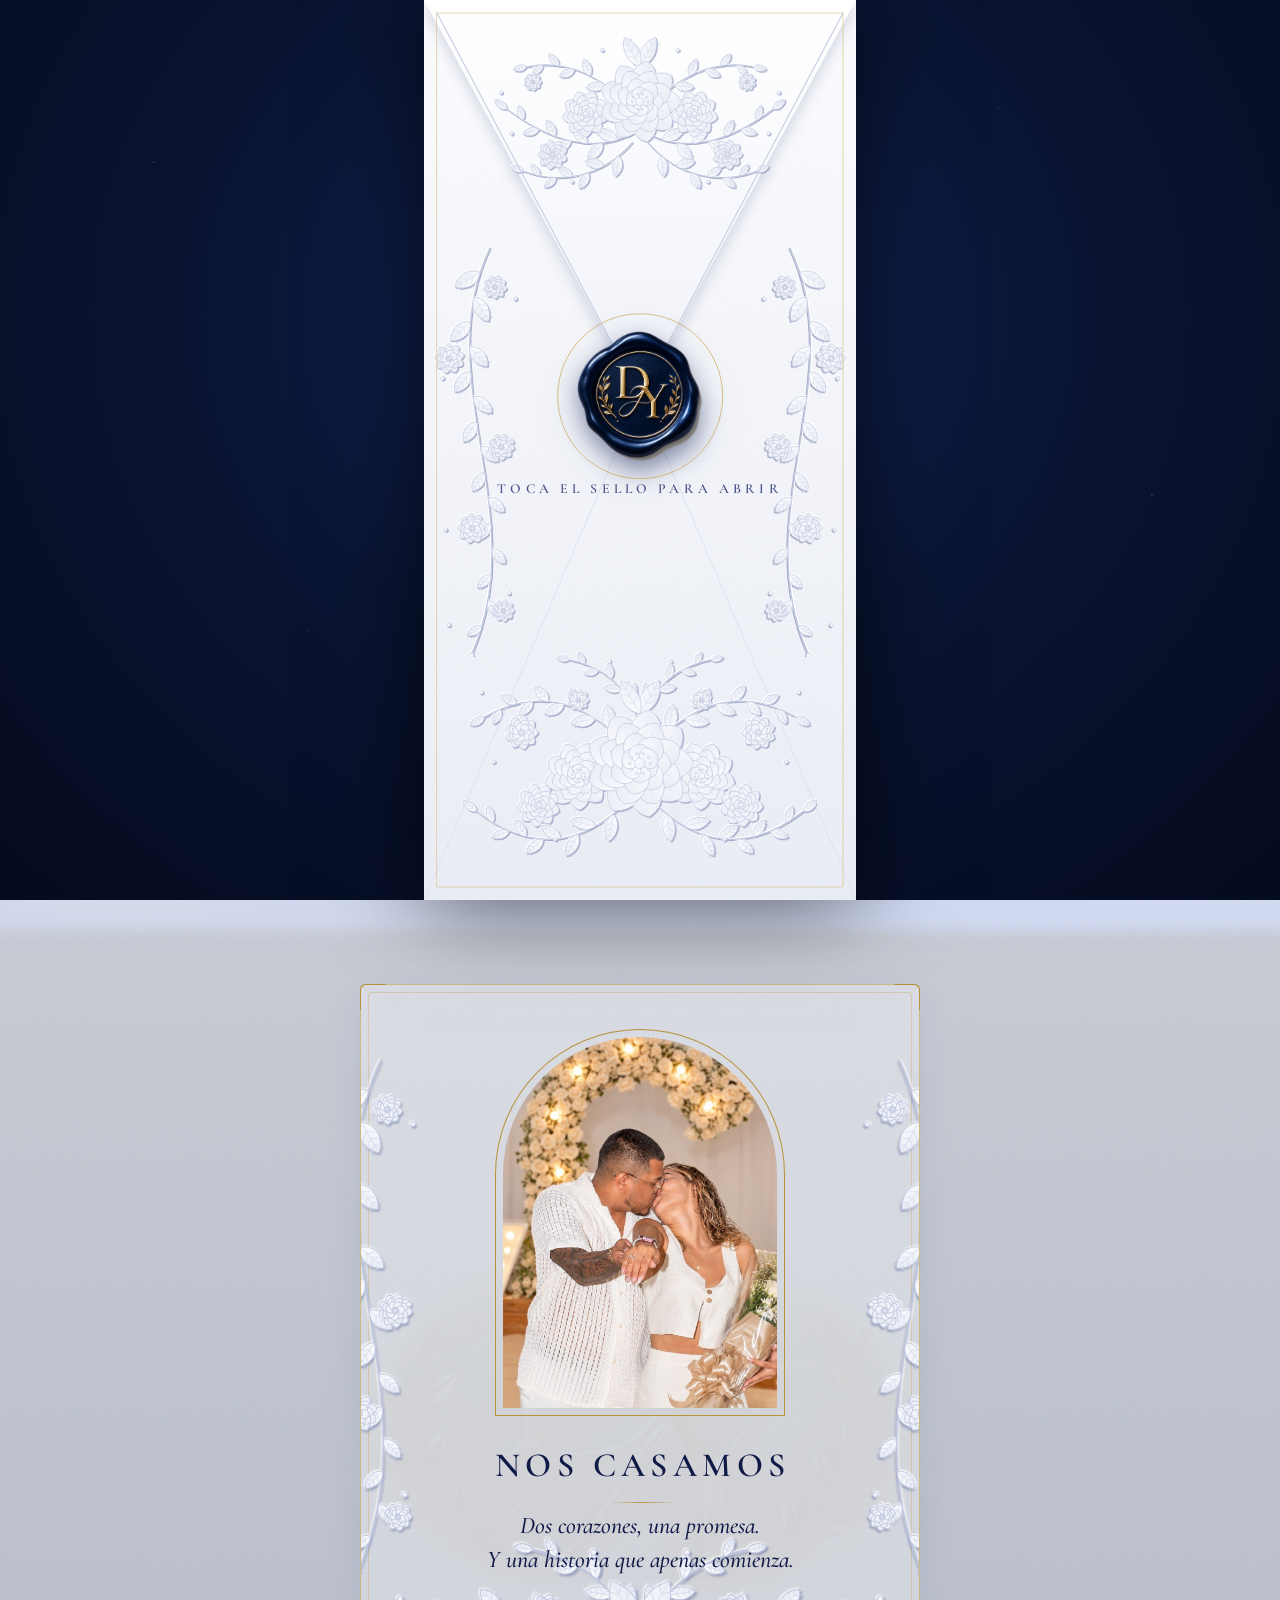
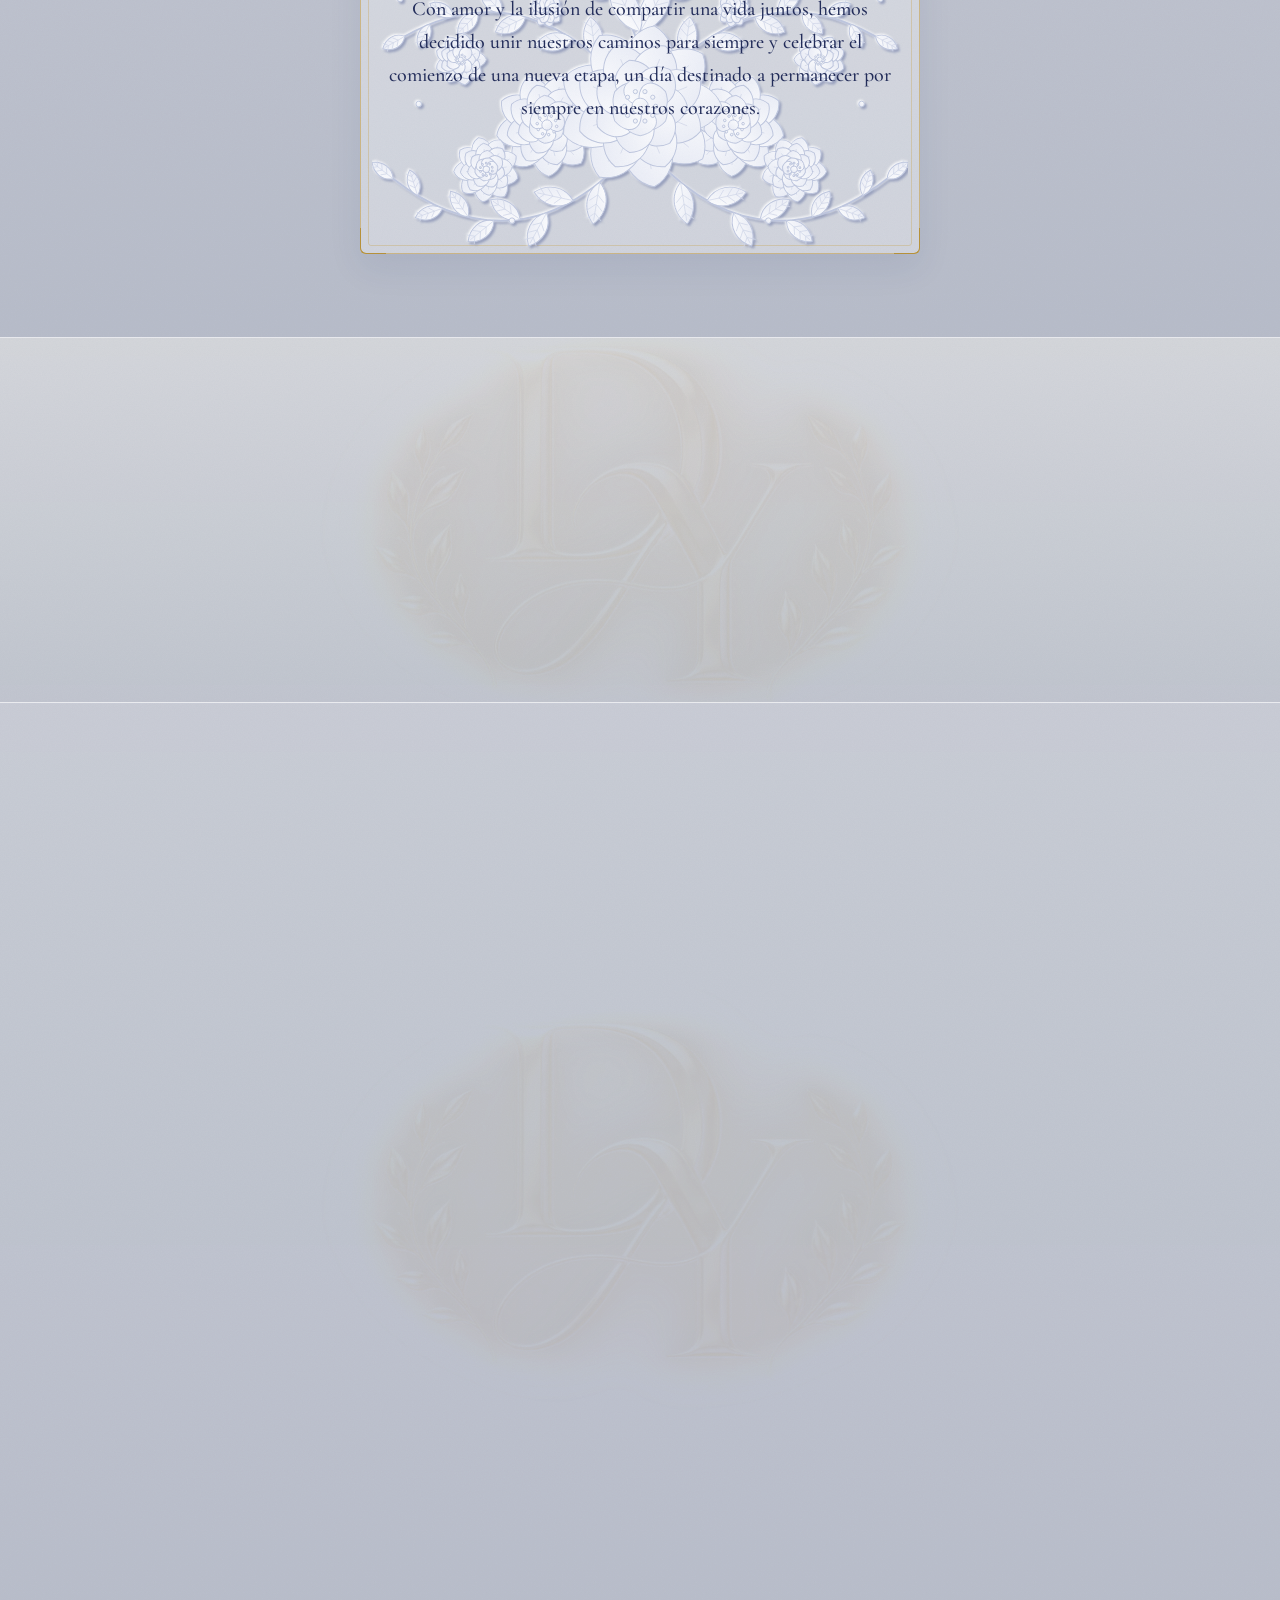
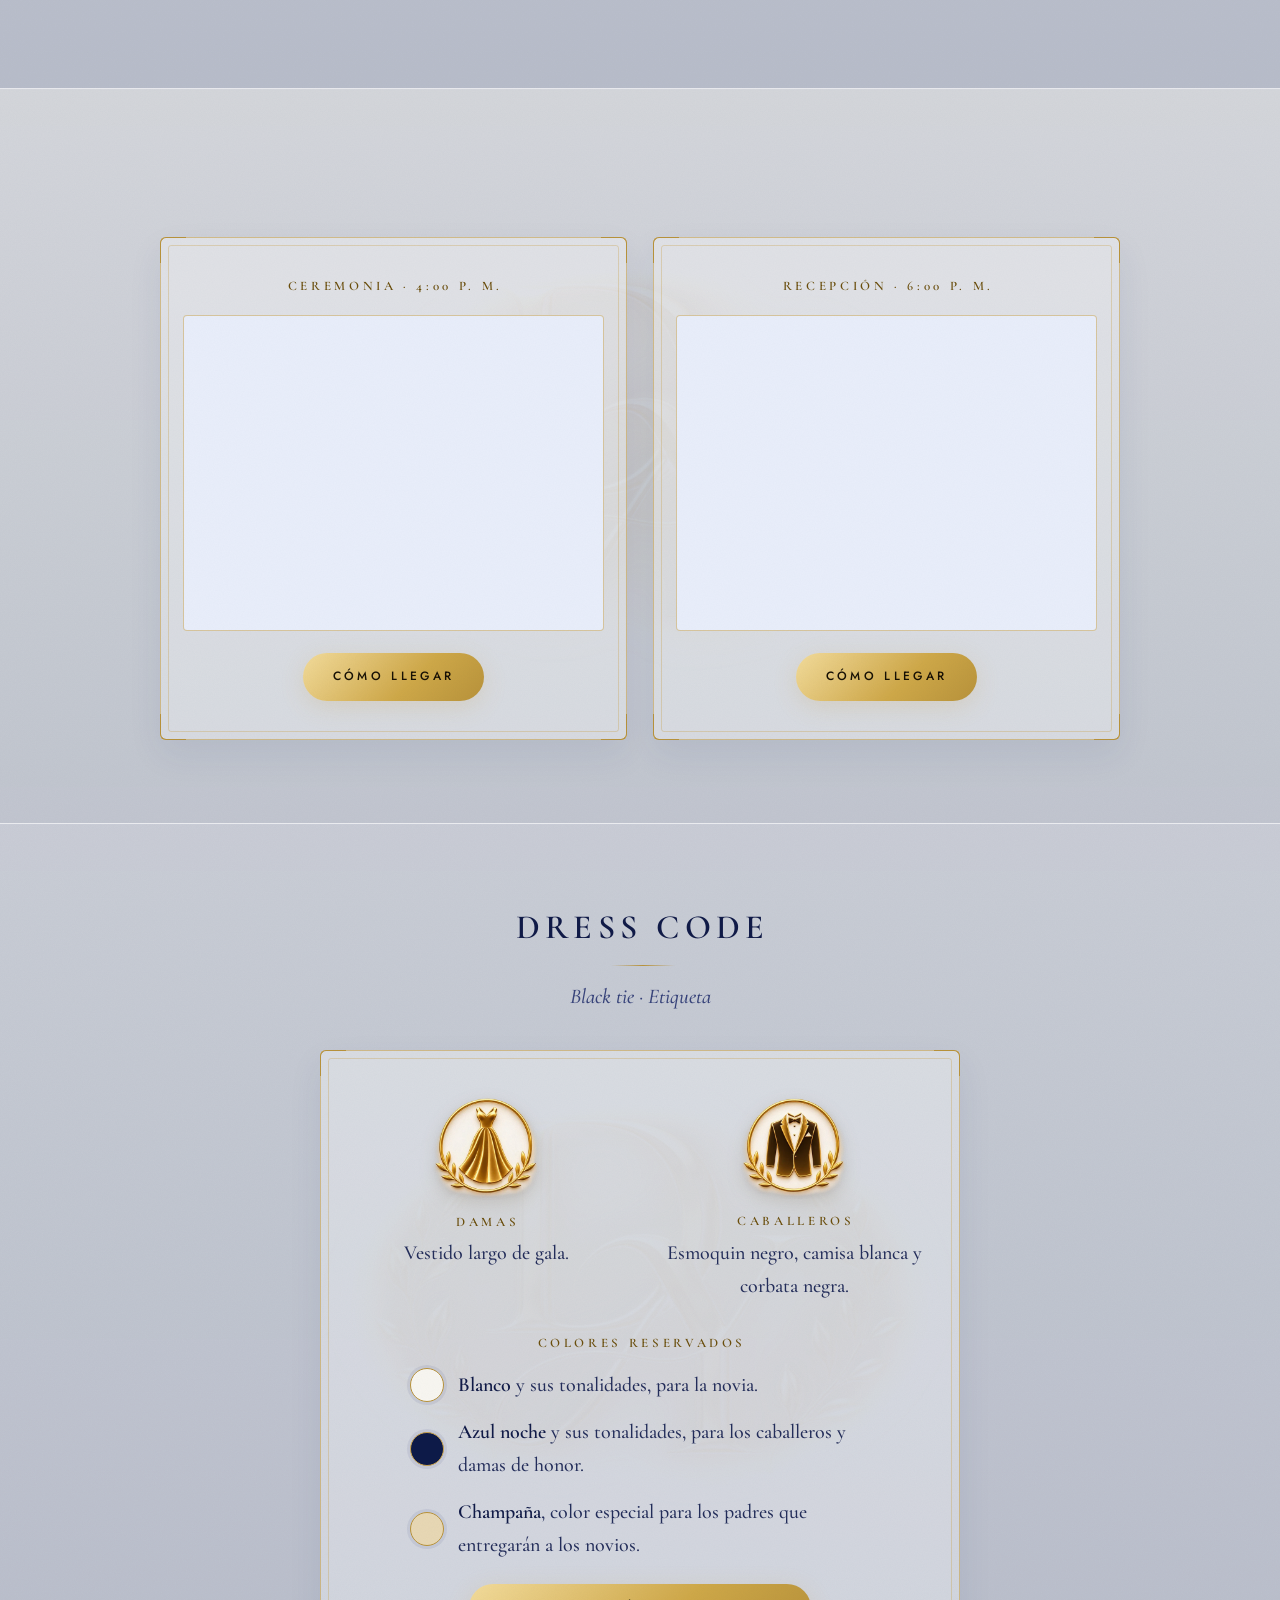
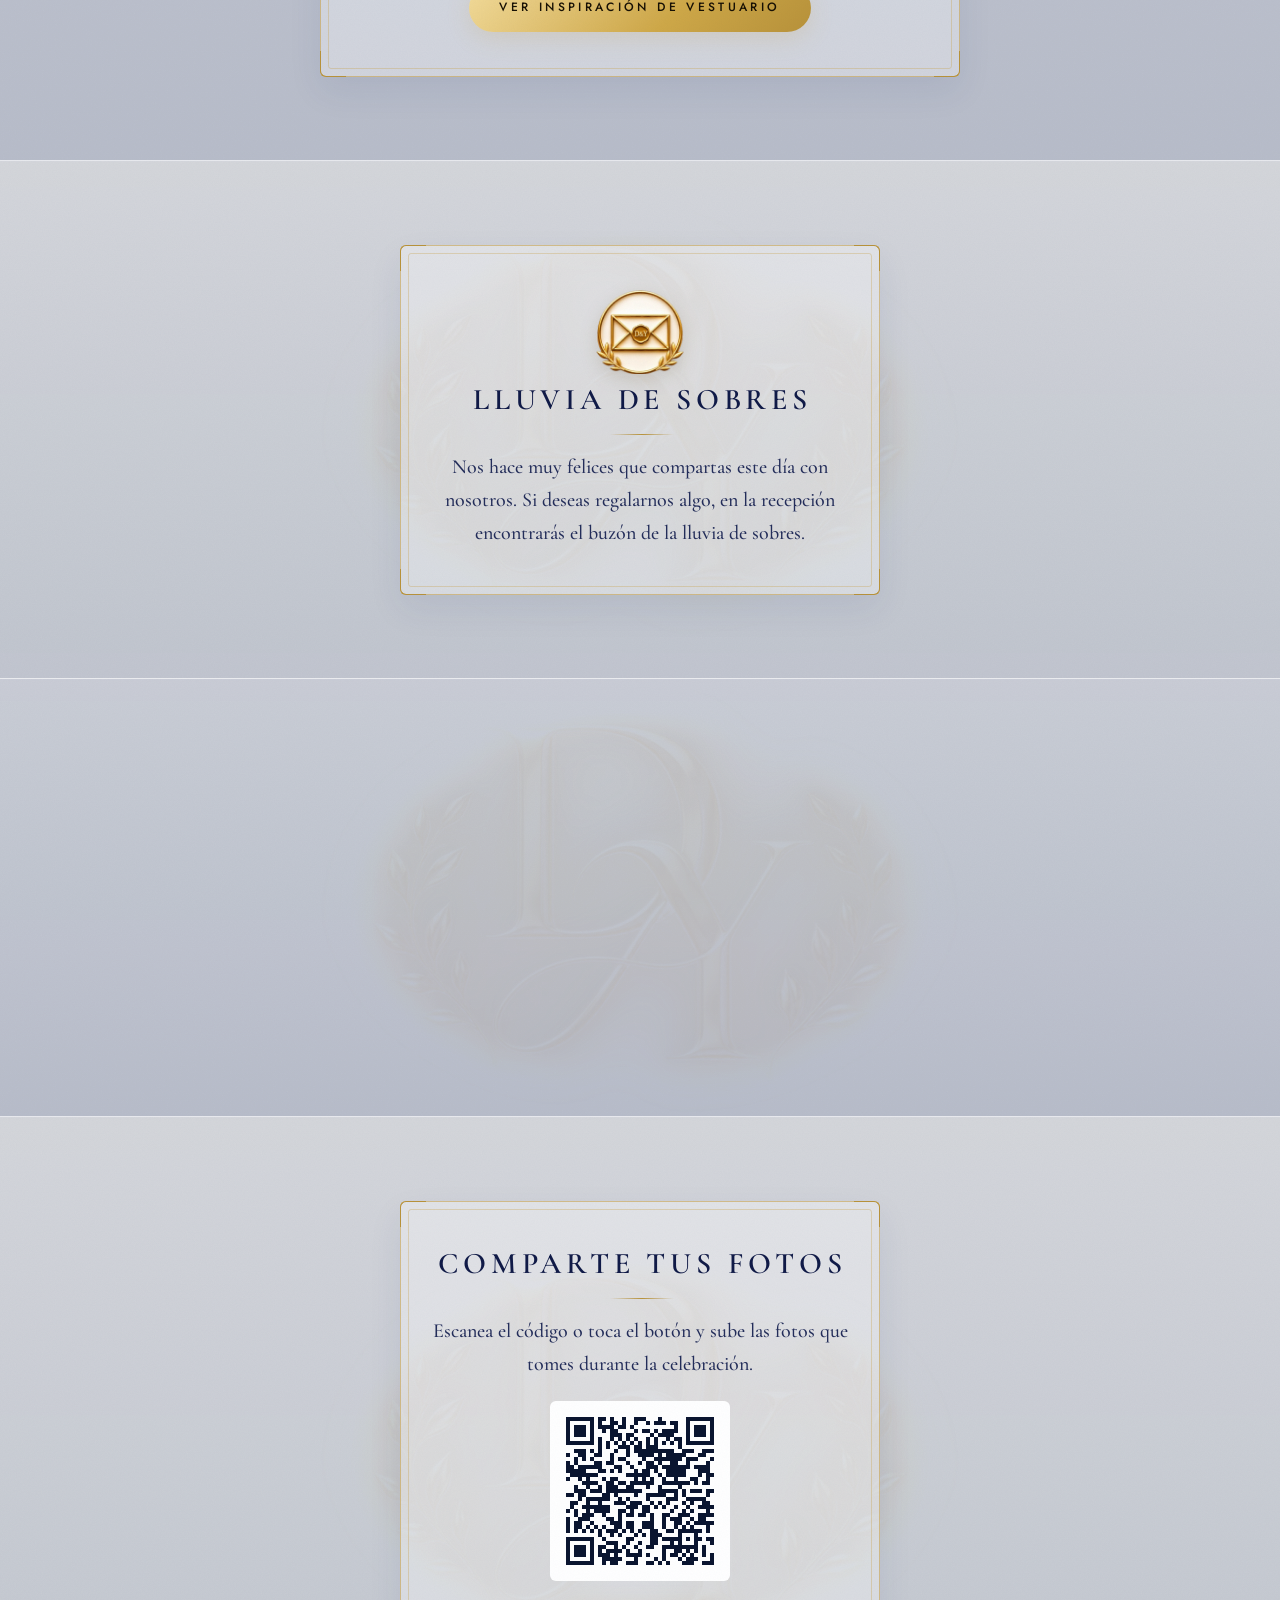
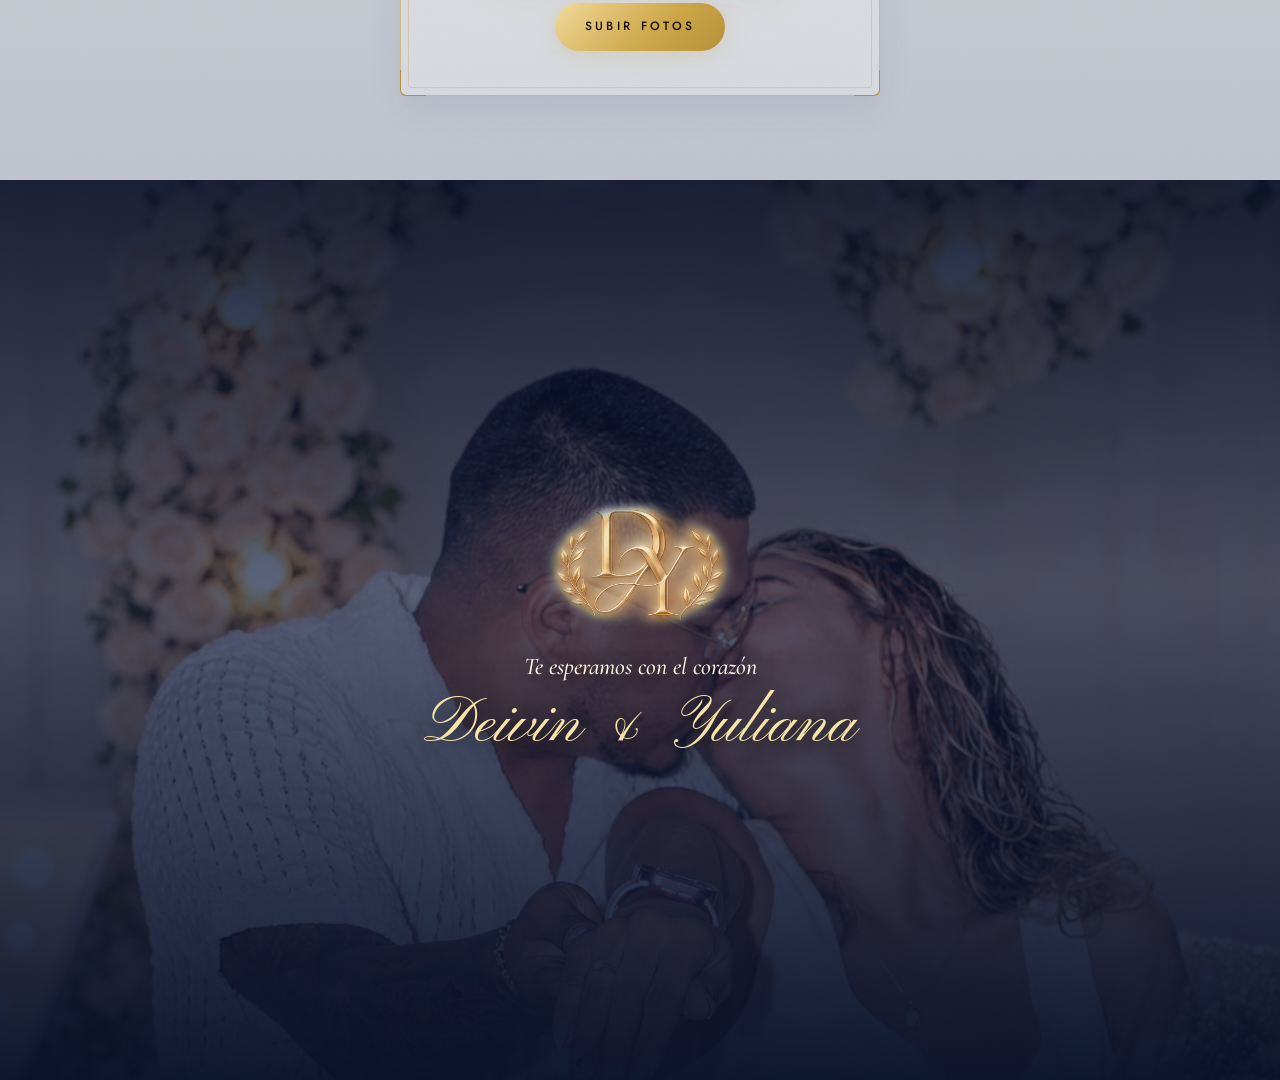
==== index.html @ 8d7ec28d "Scratch-off countdown, embossed relief for Nos casamos, new gold icons, uniform ampersand, new sunse" ====
<!doctype html>
<html lang="es">
<head>
<meta charset="utf-8">
<meta name="viewport" content="width=device-width, initial-scale=1, viewport-fit=cover">
<title>Deivin & Yuliana · Nos casamos</title>
<meta name="description" content="Deivin & Yuliana te invitan a su boda · 20 de marzo de 2027 · Ibagué, Tolima.">
<meta name="theme-color" content="#050b1e">
<meta name="robots" content="noindex,nofollow">
<meta property="og:type" content="website">
<meta property="og:title" content="Deivin & Yuliana · Nos casamos">
<meta property="og:description" content="Con amor y mucha ilusión, te invitamos a celebrar con nosotros · 20.03.2027">
<meta property="og:image" content="https://karenquinteroboni.github.io/Deivin-Yuliana/assets/img/og.jpg">
<link rel="preload" as="image" href="assets/img/seal.webp?v=3">
<link rel="stylesheet" href="css/fonts.css">
<link rel="stylesheet" href="css/styles.css">
</head>
<body class="locked">

<!-- Símbolos SVG reutilizables: ramita botánica -->
<svg width="0" height="0" style="position:absolute" aria-hidden="true">
  <defs>
    <linearGradient id="goldG" x1="0" y1="0" x2="1" y2="1">
      <stop offset="0" stop-color="#f3dc9b"/><stop offset=".5" stop-color="#c9a24d"/><stop offset="1" stop-color="#9b7a2e"/>
    </linearGradient>
  </defs>
</svg>

<!-- ===================== INTRO: SOBRE + SELLO ===================== -->
<div id="intro" class="intro" role="dialog" aria-label="Invitación de boda">
  <div class="stars" aria-hidden="true"></div>

  <div class="stage">
    <div class="envelope" id="envelope">
      <div class="env-back"></div>

      <div class="letter">
        <img class="letter-mono" src="assets/img/seal.webp?v=3" alt="" width="120">
        <p class="letter-small">Con amor y mucha ilusión</p>
        <p class="letter-for" id="letterFor" hidden></p>
        <p class="letter-small">20 · 03 · 2027</p>
      </div>

      <div class="flap" id="flap">
        <div class="flap-face flap-front"><img class="orn orn-top" src="assets/img/orn-top.svg?v=3" alt=""></div>
        <div class="flap-face flap-inner"></div>
      </div>
      <div class="pocket"></div>

      <img class="orn orn-side orn-left" src="assets/img/orn-side.svg?v=3" alt="">
      <img class="orn orn-side orn-right" src="assets/img/orn-side.svg?v=3" alt="">
      <img class="orn orn-bottom" src="assets/img/orn-bottom.svg?v=3" alt="">

      <!-- líneas de pliegue + luces que recorren el sobre desde el sello (se dimensionan por JS) -->
      <svg class="lines" id="lines" aria-hidden="true">
        <defs><filter id="glow" filterUnits="userSpaceOnUse" x="-40" y="-40" width="2000" height="3000"><feGaussianBlur stdDeviation="3.4" result="b"/><feMerge><feMergeNode in="b"/><feMergeNode in="SourceGraphic"/></feMerge></filter></defs>
        <g class="l-static" fill="none" stroke-linecap="round" stroke-linejoin="round">
          <path id="lnSeam" stroke="#c9d0e4" stroke-width="1.2"/>
          <path id="lnFoldL" stroke="#dde2ef" stroke-width="1"/>
          <path id="lnFoldR" stroke="#dde2ef" stroke-width="1"/>
          <path id="lnFrame" stroke="#d8c48a" stroke-width=".9" opacity=".75"/>
        </g>
        <g class="o-shine" fill="none" stroke="#e6bf5a" stroke-width="3.4" stroke-linecap="round" filter="url(#glow)">
          <path id="runL" pathLength="100"/>
          <path id="runR" pathLength="100"/>
        </g>
      </svg>

      <button class="seal" id="seal" type="button" aria-label="Abrir invitación: toca el sello">
        <img src="assets/img/seal.webp?v=3" alt="Sello de lacre con las iniciales D y Y" width="260" height="270">
        <span class="seal-ring" aria-hidden="true"></span>
      </button>
      <p class="hint" id="hint">Toca el sello para abrir</p>
    </div>
  </div>

  <!-- Video de apertura -->
  <div class="walk" id="walk" aria-hidden="true">
    <video id="walkVideo" muted playsinline preload="auto" poster="assets/img/caminata-poster.jpg?v=3">
      <source src="assets/media/caminata.mp4?v=3" type="video/mp4">
    </video>
    <div class="walk-shade"></div>
    <p class="walk-title">Deivin <span>&amp;</span> Yuliana</p>
    <button class="skip" id="skip" type="button">Saltar</button>
  </div>
</div>

<audio id="music" src="assets/media/musica.mp3?v=3" loop preload="auto"></audio>

<div class="backdrop" aria-hidden="true"></div>

<!-- ===================== CONTROLES ===================== -->
<div class="topbar" id="topbar">
  <button class="icon-btn" id="musicBtn" type="button" aria-label="Pausar música" aria-pressed="true">
    <svg viewBox="0 0 24 24" class="i-on"><path d="M9 18V6l10-2v12" fill="none" stroke="currentColor" stroke-width="1.5"/><circle cx="7" cy="18" r="2.5" fill="currentColor"/><circle cx="17" cy="16" r="2.5" fill="currentColor"/></svg>
    <svg viewBox="0 0 24 24" class="i-off"><path d="M9 18V6l10-2v12" fill="none" stroke="currentColor" stroke-width="1.5"/><circle cx="7" cy="18" r="2.5" fill="currentColor"/><circle cx="17" cy="16" r="2.5" fill="currentColor"/><path d="M3 3l18 18" stroke="currentColor" stroke-width="1.6"/></svg>
  </button>
  <button class="icon-btn" id="menuBtn" type="button" aria-label="Abrir menú" aria-expanded="false" aria-controls="menu">
    <svg viewBox="0 0 24 24"><path d="M4 8h16M4 16h16" stroke="currentColor" stroke-width="1.5" stroke-linecap="round"/></svg>
  </button>
</div>

<nav class="menu" id="menu" aria-label="Menú de navegación" hidden>
  <img class="menu-mono" src="assets/img/monogram.webp?v=3" alt="" width="120">
  <ul>
    <li><a href="#inicio">Inicio</a></li>
    <li><a href="#nos-casamos">Nos casamos</a></li>
    <li><a href="#cuenta">Cuenta regresiva</a></li>
    <li><a href="#evento">El evento</a></li>
    <li><a href="#ubicacion">Ubicación</a></li>
    <li><a href="#dresscode">Dress code</a></li>
    <li><a href="#regalos">Lluvia de sobres</a></li>
    <li><a href="#confirmar">Confirmar asistencia</a></li>
    <li id="navFotos" hidden><a href="#fotos">Comparte tus fotos</a></li>
  </ul>
</nav>

<!-- ===================== TARJETA ===================== -->
<main id="card">

  <!-- PORTADA -->
  <section id="inicio" class="hero">
    <img class="hero-bg" src="assets/img/playa.jpg?v=3" alt="Deivin y Yuliana abrazados al atardecer en la playa">
    <div class="hero-shade"></div>
    <div class="hero-in reveal">
      <p class="eyebrow">Con amor y mucha ilusión</p>
      <h1 class="names">Deivin <span>&amp;</span> Yuliana</h1>
      <p class="date-line">20 · 03 · 2027</p>
      <p class="phrase">Nuestro lugar favorito<br>siempre será juntos.</p>
    </div>
    <a class="scroll-cue" href="#nos-casamos" aria-label="Continuar"><span></span></a>
  </section>

  <!-- NOS CASAMOS -->
  <section id="nos-casamos" class="sec sec-story">
    <div class="wm" aria-hidden="true"></div>
    <div class="frame reveal has-relief">
      <div class="relief" aria-hidden="true">
        <img class="rl rl-l" src="assets/img/orn-side.svg?v=3" alt="">
        <img class="rl rl-r" src="assets/img/orn-side.svg?v=3" alt="">
        <img class="rl rl-b" src="assets/img/orn-bottom.svg?v=3" alt="">
      </div>
      <span class="corner tl"></span><span class="corner tr"></span><span class="corner bl"></span><span class="corner br"></span>
      <figure class="arch"><img src="assets/img/pareja.jpg?v=3" alt="Deivin y Yuliana" loading="lazy"></figure>
      <h2 class="sec-title">Nos casamos</h2>
      <p class="lead">Dos corazones, una promesa.<br>Y una historia que apenas comienza.</p>
      <p class="body">Con amor y la ilusión de compartir una vida juntos, hemos decidido unir nuestros caminos para siempre y celebrar el comienzo de una nueva etapa, un día destinado a permanecer por siempre en nuestros corazones.</p>
    </div>
  </section>

  <!-- CUENTA REGRESIVA -->
  <section id="cuenta" class="sec sec-count">
    <div class="wm" aria-hidden="true"></div>
    <div class="reveal">
      <p class="eyebrow">Faltan</p>
      <div class="scratch" id="scratch">
        <div class="count" id="count" role="timer" aria-live="off">
          <div><b id="cD">--</b><span>días</span></div>
          <div><b id="cH">--</b><span>horas</span></div>
          <div><b id="cM">--</b><span>min</span></div>
          <div><b id="cS">--</b><span>seg</span></div>
        </div>
        <canvas id="foil" role="button" tabindex="0" aria-label="Cuenta regresiva cubierta. Raspa con el dedo o presiona Enter para descubrirla"></canvas>
      </div>
      <p class="scratch-hint" id="scratchHint">Raspa con tu dedo para descubrir cuánto falta</p>
      <p class="count-msg" id="countMsg">para el día más especial</p>
    </div>
  </section>

  <!-- EVENTO -->
  <section id="evento" class="sec sec-event">
    <div class="wm" aria-hidden="true"></div>
    <h2 class="sec-title reveal">El evento</h2>
    <p class="sec-sub reveal">Sábado 20 de marzo de 2027 · Ibagué, Tolima</p>

    <div class="cards">
      <article class="frame card reveal">
        <span class="corner tl"></span><span class="corner tr"></span><span class="corner bl"></span><span class="corner br"></span>
        <p class="card-k">Ceremonia religiosa</p>
        <p class="time">4:00 <small>p. m.</small></p>
        <h3>Catedral Metropolitana<br>de la Inmaculada Concepción</h3>
        <p class="addr">Calle 10 #1-129, Centro.<br>Ibagué, Tolima.</p>
      </article>
      <article class="frame card reveal">
        <span class="corner tl"></span><span class="corner tr"></span><span class="corner bl"></span><span class="corner br"></span>
        <p class="card-k">Recepción</p>
        <p class="time">6:00 <small>p. m.</small></p>
        <h3>Finca Villa Laura</h3>
        <p class="addr">Vía al Totumo, Kilómetro 2.<br>Ibagué, Tolima.</p>
      </article>
    </div>

    <div class="notes reveal">
      <div class="note">
        <img class="emblem sm" src="assets/img/icon-dulces-suenos.webp?v=3" alt="" width="88" height="85">
        <h4>Niños, dulces sueños</h4>
        <p>Para que todos nuestros invitados —incluidos los papás— puedan disfrutar de la fiesta al máximo, hemos optado por una recepción exclusivamente para adultos.</p>
      </div>
      <div class="note">
        <img class="emblem sm" src="assets/img/icon-parqueadero.webp?v=3" alt="" width="88" height="85">
        <h4>Parqueadero disponible</h4>
        <p>Contaremos con disponibilidad de parqueadero.</p>
      </div>
    </div>
    <button class="btn ghost reveal" id="addCal" type="button">Agregar al calendario</button>
  </section>

  <!-- UBICACIÓN -->
  <section id="ubicacion" class="sec sec-map">
    <div class="wm" aria-hidden="true"></div>
    <h2 class="sec-title reveal">Ubicación</h2>
    <div class="cards">
      <article class="frame card reveal">
        <span class="corner tl"></span><span class="corner tr"></span><span class="corner bl"></span><span class="corner br"></span>
        <p class="card-k">Ceremonia · 4:00 p. m.</p>
        <div class="map"><iframe loading="lazy" title="Mapa de la ceremonia" referrerpolicy="no-referrer-when-downgrade"
          src="https://maps.google.com/maps?q=Catedral%20Metropolitana%20de%20la%20Inmaculada%20Concepci%C3%B3n%2C%20Calle%2010%20%231-129%2C%20Ibagu%C3%A9%2C%20Tolima&amp;output=embed"></iframe></div>
        <a class="btn" href="https://maps.app.goo.gl/79RzYHotFCqVRmhW9" target="_blank" rel="noopener">Cómo llegar</a>
      </article>
      <article class="frame card reveal">
        <span class="corner tl"></span><span class="corner tr"></span><span class="corner bl"></span><span class="corner br"></span>
        <p class="card-k">Recepción · 6:00 p. m.</p>
        <div class="map"><iframe loading="lazy" title="Mapa de la recepción" referrerpolicy="no-referrer-when-downgrade"
          src="https://maps.google.com/maps?q=Finca%20Villa%20Laura%2C%20V%C3%ADa%20al%20Totumo%20Km%202%2C%20Ibagu%C3%A9%2C%20Tolima&amp;output=embed"></iframe></div>
        <a class="btn" href="https://maps.app.goo.gl/mZXPFWo8woz5Bvjv7" target="_blank" rel="noopener">Cómo llegar</a>
      </article>
    </div>
  </section>

  <!-- DRESS CODE -->
  <section id="dresscode" class="sec sec-dress">
    <div class="wm" aria-hidden="true"></div>
    <h2 class="sec-title reveal">Dress code</h2>
    <p class="sec-sub reveal">Black tie · Etiqueta</p>
    <div class="frame reveal dress">
      <span class="corner tl"></span><span class="corner tr"></span><span class="corner bl"></span><span class="corner br"></span>
      <div class="dress-grid">
        <div><img class="emblem" src="assets/img/icon-damas.webp?v=3" alt="" width="112" height="108"><p class="card-k">Damas</p><p>Vestido largo de gala.</p></div>
        <div><img class="emblem" src="assets/img/icon-caballeros.webp?v=3" alt="" width="112" height="108"><p class="card-k">Caballeros</p><p>Esmoquin negro, camisa blanca y corbata negra.</p></div>
      </div>
      <p class="card-k reserved-t">Colores reservados</p>
      <ul class="reserved">
        <li><i style="background:#f8f6f0"></i><span><b>Blanco</b> y sus tonalidades, para la novia.</span></li>
        <li><i style="background:#0d1a48;border-color:#c9a24d"></i><span><b>Azul noche</b> y sus tonalidades, para los caballeros y damas de honor.</span></li>
        <li><i style="background:#e8d8b4"></i><span><b>Champaña</b>, color especial para los padres que entregarán a los novios.</span></li>
      </ul>
      <a class="btn" id="dressLink" href="https://pin.it/5KP9RG96m" target="_blank" rel="noopener">Ver inspiración de vestuario</a>
    </div>
  </section>

  <!-- LLUVIA DE SOBRES -->
  <section id="regalos" class="sec sec-gift">
    <div class="wm" aria-hidden="true"></div>
    <div class="frame reveal slim">
      <span class="corner tl"></span><span class="corner tr"></span><span class="corner bl"></span><span class="corner br"></span>
      <img class="emblem sm" src="assets/img/icon-sobres.webp?v=3" alt="" width="88" height="85">
      <h2 class="sec-title small">Lluvia de sobres</h2>
      <p class="body">Nos hace muy felices que compartas este día con nosotros. Si deseas regalarnos algo, en la recepción encontrarás el buzón de la lluvia de sobres.</p>
    </div>
  </section>

  <!-- CONFIRMACIÓN -->
  <section id="confirmar" class="sec sec-rsvp">
    <div class="wm" aria-hidden="true"></div>
    <h2 class="sec-title reveal">Confirma tu asistencia</h2>
    <div class="frame reveal rsvp" id="rsvp" aria-live="polite">
      <span class="corner tl"></span><span class="corner tr"></span><span class="corner bl"></span><span class="corner br"></span>
      <div id="rsvpBody"><p class="body">Cargando tu invitación…</p></div>
    </div>
  </section>

  <!-- FOTOS (aparece al configurar photosUrl) -->
  <section id="fotos" class="sec sec-photos" hidden>
    <div class="wm" aria-hidden="true"></div>
    <div class="frame reveal slim">
      <span class="corner tl"></span><span class="corner tr"></span><span class="corner bl"></span><span class="corner br"></span>
      <h2 class="sec-title small">Comparte tus fotos</h2>
      <p class="body">Escanea el código o toca el botón y sube las fotos que tomes durante la celebración.</p>
      <img class="qr" data-src="assets/img/qr-fotos.png" alt="Código QR para subir fotos" width="180" height="180" onerror="this.remove()">
      <a class="btn" id="photosLink" href="#" target="_blank" rel="noopener">Subir fotos</a>
    </div>
  </section>

  <!-- DESPEDIDA -->
  <footer class="bye">
    <img class="bye-bg" src="assets/img/pareja.jpg?v=3" alt="">
    <div class="bye-tint" aria-hidden="true"></div>
    <div class="reveal">
      <img class="bye-mono" src="assets/img/monogram.webp?v=3" alt="Monograma D y Y" width="220">
      <p class="lead">Te esperamos con el corazón</p>
      <p class="names small">Deivin <span>&amp;</span> Yuliana</p>
    </div>
  </footer>
</main>

<script src="js/config.js"></script>
<script src="js/main.js"></script>
</body>
</html>
---- css/fonts.css ----
@font-face{font-family:'Cormorant Garamond';font-style:italic;font-weight:400;font-display:swap;src:url(../assets/fonts/CormorantGaramond-400i.ttf) format('truetype')}
@font-face{font-family:'Cormorant Garamond';font-style:italic;font-weight:500;font-display:swap;src:url(../assets/fonts/CormorantGaramond-500i.ttf) format('truetype')}
@font-face{font-family:'Cormorant Garamond';font-style:normal;font-weight:400;font-display:swap;src:url(../assets/fonts/CormorantGaramond-400.ttf) format('truetype')}
@font-face{font-family:'Cormorant Garamond';font-style:normal;font-weight:500;font-display:swap;src:url(../assets/fonts/CormorantGaramond-500.ttf) format('truetype')}
@font-face{font-family:'Cormorant Garamond';font-style:normal;font-weight:600;font-display:swap;src:url(../assets/fonts/CormorantGaramond-600.ttf) format('truetype')}
@font-face{font-family:'Pinyon Script';font-style:normal;font-weight:400;font-display:swap;src:url(../assets/fonts/PinyonScript-400.ttf) format('truetype')}
@font-face{font-family:'Jost';font-style:normal;font-weight:300;font-display:swap;src:url(../assets/fonts/Jost-300.ttf) format('truetype')}
@font-face{font-family:'Jost';font-style:normal;font-weight:400;font-display:swap;src:url(../assets/fonts/Jost-400.ttf) format('truetype')}
@font-face{font-family:'Jost';font-style:normal;font-weight:500;font-display:swap;src:url(../assets/fonts/Jost-500.ttf) format('truetype')}
---- css/styles.css ----
:root{
  --ink:#050b1e; --midnight:#0a1530; --navy:#0f1f4a; --royal:#1d3f9c; --electric:#2f6bff;
  --gold:#c9a24d; --gold-l:#f1d98f; --gold-d:#9b7a2e; --ivory:#f6f0e4; --leaf:#4d6b4a;
  --serif:'Cormorant Garamond',Georgia,serif; --script:'Pinyon Script','Cormorant Garamond',cursive; --sans:'Jost',system-ui,sans-serif;
  --grain:url("data:image/svg+xml,%3Csvg xmlns='http://www.w3.org/2000/svg' width='220' height='220'%3E%3Cfilter id='n'%3E%3CfeTurbulence type='fractalNoise' baseFrequency='.85' numOctaves='3' stitchTiles='stitch'/%3E%3CfeColorMatrix values='0 0 0 0 .35 0 0 0 0 .42 0 0 0 0 .6 .1 0 0 0 0'/%3E%3C/filter%3E%3Crect width='100%25' height='100%25' filter='url(%23n)'/%3E%3C/svg%3E");
  --ink-h:#101a47; --text:#232d5a; --muted:#37437a; --gold-ink:#6b4e0c; --gold-line:#b8923a;
  --goldgrad:linear-gradient(135deg,#f3dc9b,#c9a24d 55%,#9b7a2e);
}
*{box-sizing:border-box;margin:0;padding:0}
html{scroll-behavior:smooth;-webkit-text-size-adjust:100%}
body{background:var(--ink);color:var(--ivory);font-family:var(--serif);font-size:19px;line-height:1.6;overflow-x:hidden}
body.locked{overflow:hidden;height:100vh;height:100dvh}
img{max-width:100%;display:block}
a{color:inherit}
[hidden]{display:none!important}
button{font:inherit;color:inherit;cursor:pointer;background:none;border:0}
:focus-visible{outline:2px solid var(--gold-l);outline-offset:3px}

/* ============ INTRO ============ */
.intro{position:fixed;inset:0;z-index:100;display:flex;align-items:center;justify-content:center;
  background:radial-gradient(ellipse at 50% 35%,#13265c 0%,#0a1534 45%,#050b1e 100%);transition:opacity 1s ease,visibility 1s}
.intro.done{opacity:0;visibility:hidden;pointer-events:none}
.stars{position:absolute;inset:0;opacity:.55;pointer-events:none;
  background-image:radial-gradient(1.2px 1.2px at 12% 18%,#fff8,transparent),radial-gradient(1px 1px at 78% 12%,#fff7,transparent),
  radial-gradient(1.4px 1.4px at 66% 78%,#f1d98fcc,transparent),radial-gradient(1px 1px at 24% 70%,#fff6,transparent),
  radial-gradient(1.2px 1.2px at 90% 55%,#f1d98f99,transparent),radial-gradient(1px 1px at 40% 8%,#fff7,transparent);
  animation:twinkle 5s ease-in-out infinite alternate}
@keyframes twinkle{to{opacity:.25}}
.stage{position:relative;width:100%;height:100vh;height:100dvh;display:flex;align-items:center;justify-content:center;
  transition:transform 1.4s cubic-bezier(.6,0,.2,1),opacity 1s}

/* Sobre blanco: ocupa toda la pantalla en celular; en computador conserva la proporción de un celular */
.envelope{position:relative;height:100%;width:min(100vw,calc(100dvh * .48));container-type:size;overflow:hidden;
  box-shadow:0 0 90px #000a;--tip:44%}
@media(max-width:700px){.envelope{width:100vw}}
.env-back,.pocket,.flap-face,.letter{position:absolute}
.env-back{inset:0;background:var(--grain),linear-gradient(180deg,#fff,#f4f5fa)}
.pocket{inset:0;z-index:3;background:var(--grain),linear-gradient(178deg,#fff,#f6f7fb 55%,#eceff6);
  clip-path:polygon(0 0,50% var(--tip),100% 0,100% 100%,0 100%)}
.flap{position:absolute;left:0;top:0;width:100%;height:var(--tip);z-index:5;transform-origin:50% 0}
.flap-face{inset:0;background-size:100% 100%;background-repeat:no-repeat}
.flap-front{filter:drop-shadow(0 6px 7px #28376e30);background-image:url("data:image/svg+xml,%3Csvg xmlns='http://www.w3.org/2000/svg' viewBox='0 0 100 100' preserveAspectRatio='none'%3E%3Cdefs%3E%3ClinearGradient id='g' x1='0' y1='0' x2='0' y2='1'%3E%3Cstop offset='0' stop-color='%23ffffff'/%3E%3Cstop offset='1' stop-color='%23f0f2f9'/%3E%3C/linearGradient%3E%3C/defs%3E%3Cpolygon points='0,0 100,0 50,100' fill='url(%23g)'/%3E%3C/svg%3E")}
.flap-inner{opacity:0;background-image:url("data:image/svg+xml,%3Csvg xmlns='http://www.w3.org/2000/svg' viewBox='0 0 100 100' preserveAspectRatio='none'%3E%3Cpolygon points='0,0 100,0 50,100' fill='%23dfe3f0'/%3E%3C/svg%3E")}
.envelope.open .flap{z-index:1;animation:flapflip 1.1s cubic-bezier(.5,0,.3,1) forwards,flapgone .4s ease 1s forwards}
.envelope.open .flap-front{animation:f1 1.1s linear forwards}
.envelope.open .flap-inner{animation:f2 1.1s linear forwards}
@keyframes flapflip{to{transform:scaleY(-1)}}
@keyframes flapgone{to{opacity:0}}
@keyframes f1{0%,49%{opacity:1}50%,100%{opacity:0}}
@keyframes f2{0%,49%{opacity:0}50%,100%{opacity:1}}

/* carta que asoma al abrir */
.letter{z-index:2;left:9%;right:9%;top:10%;height:62%;border-radius:3px;padding:5% 4% 0;text-align:center;color:#1a2556;
  background:linear-gradient(180deg,#fbf6ea,#efe6d0);box-shadow:inset 0 0 0 1px #c9a24d77,inset 0 0 0 5px #fbf6ea,inset 0 0 0 6px #c9a24d55;
  transition:transform 1.4s cubic-bezier(.3,.7,.2,1) .5s;display:flex;flex-direction:column;align-items:center;gap:.5em}
.envelope.open .letter{transform:translateY(-7%)}
.letter-mono{width:17cqw;filter:drop-shadow(0 3px 4px #0005)}
.letter-small{font-family:var(--serif);font-weight:600;font-size:max(11px,3cqw);letter-spacing:.24em;text-transform:uppercase;color:#6b4e0c}
.letter-for{font-style:italic;font-weight:600;font-size:max(16px,4.4cqw);line-height:1.2;color:#2b3670}

/* ornamentación floral en relieve */
.orn{display:block;pointer-events:none;user-select:none}
.orn-top{position:absolute;left:15%;top:5%;width:70%;height:auto}
.orn-side{position:absolute;top:27%;height:46%;width:auto;z-index:4}
.orn-left{left:2%}
.orn-right{right:2%;transform:scaleX(-1)}
.orn-bottom{position:absolute;left:9%;bottom:2.5%;width:82%;height:auto;z-index:4}
.envelope.shimmer .orn{animation:ornGlow 1.7s ease-in-out forwards}
.envelope.shimmer .orn-top{animation-delay:.05s}.envelope.shimmer .orn-side{animation-delay:.55s}.envelope.shimmer .orn-bottom{animation-delay:1.05s}
@keyframes ornGlow{0%,100%{filter:none}45%{filter:drop-shadow(0 0 5px #f6d77f) drop-shadow(0 0 14px #f0c85a99) brightness(1.04)}}

.lines{position:absolute;inset:0;width:100%;height:100%;z-index:6;pointer-events:none;overflow:visible}
.o-shine path{stroke-dasharray:9 400;stroke-dashoffset:9;opacity:0}
.envelope.shimmer .o-shine path{animation:run 2.5s cubic-bezier(.45,.05,.4,1) forwards}
@keyframes run{0%{stroke-dashoffset:9;opacity:1}98%{opacity:1}100%{stroke-dashoffset:-100;opacity:0}}
.envelope.open .o-shine{display:none}

.seal{position:absolute;z-index:8;left:50%;top:var(--tip);width:30cqw;aspect-ratio:1;transform:translate(-50%,-50%);transition:transform .5s,opacity .7s;
  filter:drop-shadow(0 10px 12px #1b2a5c88);-webkit-tap-highlight-color:transparent}
.seal img{width:100%;height:100%;object-fit:contain;animation:breathe 3s ease-in-out infinite}
@keyframes breathe{50%{transform:scale(1.05)}}
.seal-ring{position:absolute;inset:-14%;border-radius:50%;border:1px solid #c9a24daa;animation:ring 2.4s ease-out infinite;pointer-events:none}
@keyframes ring{from{transform:scale(.8);opacity:.9}to{transform:scale(1.35);opacity:0}}
.seal:hover{transform:translate(-50%,-50%) scale(1.06)}
.envelope.shimmer .seal{transform:translate(-50%,-50%) scale(.92);animation:glint 1.2s ease-out}
@keyframes glint{0%{filter:drop-shadow(0 0 0 #fff)}40%{filter:drop-shadow(0 0 26px #f0c85a) brightness(1.25)}100%{filter:drop-shadow(0 10px 12px #1b2a5c88)}}
.envelope.open .seal{opacity:0;transform:translate(-50%,-50%) scale(1.25);pointer-events:none}
.envelope.shimmer .seal-ring{display:none}
.hint{position:absolute;left:0;right:0;top:calc(var(--tip) + 19cqw);z-index:9;text-align:center;font-family:var(--serif);font-weight:600;font-size:max(12px,3.2cqw);
  letter-spacing:.3em;text-transform:uppercase;color:#4a5588;animation:pulse 2.4s ease-in-out infinite;transition:opacity .4s}
@keyframes pulse{50%{opacity:.35}}
.envelope.shimmer .hint{opacity:0;animation:none}
.spark{position:absolute;z-index:9;width:5px;height:5px;border-radius:50%;background:#e6bf5a;box-shadow:0 0 8px 2px #f0c85a;pointer-events:none;
  animation:spark .9s ease-out forwards}
@keyframes spark{to{transform:translate(var(--dx),var(--dy)) scale(.2);opacity:0}}

.intro.leaving .stage{transform:scale(1.5);opacity:0}

/* video de apertura */
.walk{position:absolute;inset:0;opacity:0;visibility:hidden;background:#000;transition:opacity 1.2s ease,visibility 1.2s}
.intro.walking .walk{opacity:1;visibility:visible}
.walk video{width:100%;height:100%;object-fit:cover;object-position:50% 60%}
.walk-shade{position:absolute;inset:0;background:linear-gradient(0deg,#050b1ecc,transparent 45%),linear-gradient(180deg,#050b1e88,transparent 30%)}
.walk-title{position:absolute;left:0;right:0;bottom:16vh;text-align:center;font-family:var(--script);font-size:clamp(42px,11.5vw,64px);line-height:1.1;
  color:var(--gold-l);text-shadow:0 2px 24px #000a;opacity:0;transform:translateY(14px);transition:opacity 1.4s,transform 1.4s}
.intro.walking .walk-title{opacity:1;transform:none;transition-delay:1.6s}
.skip{position:absolute;right:max(16px,env(safe-area-inset-right));bottom:max(18px,env(safe-area-inset-bottom));font-family:var(--sans);font-size:11px;letter-spacing:.3em;text-transform:uppercase;
  padding:10px 16px;border:1px solid #f1d98f66;border-radius:99px;color:var(--gold-l);background:#050b1e66;backdrop-filter:blur(4px)}

/* ============ CONTROLES ============ */
.topbar{position:fixed;z-index:60;top:max(12px,env(safe-area-inset-top));left:16px;right:16px;display:flex;justify-content:space-between;pointer-events:none;
  opacity:0;transition:opacity 1s .4s}
body:not(.locked) .topbar{opacity:1}
.icon-btn{pointer-events:auto;width:44px;height:44px;border-radius:50%;display:grid;place-items:center;color:var(--gold-l);
  background:#050b1e99;border:1px solid #c9a24d66;backdrop-filter:blur(8px)}
.icon-btn svg{width:22px;height:22px}
.i-off{display:none}
#musicBtn[aria-pressed="false"] .i-on{display:none}
#musicBtn[aria-pressed="false"] .i-off{display:block}
.menu{position:fixed;inset:0;z-index:55;background:radial-gradient(ellipse at 50% 20%,#13265cf2,#050b1ef7);backdrop-filter:blur(10px);
  display:flex;flex-direction:column;align-items:center;justify-content:center;gap:18px;animation:fade .35s}
@keyframes fade{from{opacity:0}}
.menu-mono{width:96px;opacity:.9}
.menu ul{list-style:none;text-align:center}
.menu a{display:block;padding:9px 20px;text-decoration:none;font-size:clamp(22px,6vw,28px);color:var(--ivory);letter-spacing:.04em}
.menu a:hover,.menu a:focus-visible{color:var(--gold-l)}

/* ============ SISTEMA TIPOGRÁFICO ============
   Cormorant Garamond para todo el texto (títulos, cuerpo, etiquetas);
   Pinyon Script solo para los nombres de los novios;
   Jost únicamente en enlaces y botones (.btn, .skip).
   Escala: nombres 46–64 · h2 27–34 · lead 21–24 · h3 22 · cuerpo 18–20 · etiqueta 13 */
:root{--fs-body:clamp(18px,4.7vw,20px);--fs-lead:clamp(21px,5.4vw,24px);--fs-h2:clamp(26px,7vw,34px);--fs-label:13px;--fs-names:clamp(46px,13vw,64px)}
body{font-size:var(--fs-body);font-weight:500;line-height:1.65}

/* ============ SECCIONES (papel vegetal) ============ */
.sec{position:relative;padding:84px 20px;text-align:center;overflow:hidden;color:var(--text);
  background:linear-gradient(180deg,#fdfeffd6,#f1f4fbcc);box-shadow:0 -1px 0 #ffffffaa,0 1px 0 #1d2f7022}
.sec:nth-of-type(even){background:linear-gradient(180deg,#f5f7fdd2,#e9eef9c8)}
.sec::after{content:"";position:absolute;inset:0;background:var(--grain);opacity:.5;mix-blend-mode:multiply;pointer-events:none}
.sec>*:not(.wm),.bye>.reveal{position:relative}
.hero+.sec{box-shadow:0 -1px 0 var(--gold-line)}
.wm{position:absolute;inset:0;pointer-events:none;background:url(../assets/img/monogram.webp?v=3) center 50%/min(92vw,640px) no-repeat;mix-blend-mode:multiply;opacity:.1}

/* fondo fijo que se transparenta (y se desenfoca) a través de cada hoja */
.backdrop{position:fixed;inset:-30px;z-index:-1;pointer-events:none;filter:blur(6px) saturate(1.05);
  background:radial-gradient(circle at 18% 12%,#3a5fc4 0,transparent 38%),radial-gradient(circle at 88% 38%,#dcbd6e 0,transparent 26%),
    radial-gradient(circle at 12% 70%,#dcbd6e 0,transparent 22%),radial-gradient(circle at 80% 92%,#3a5fc4 0,transparent 40%),
    linear-gradient(180deg,#6d8ad2,#34519f)}
.backdrop::before{content:"";position:absolute;inset:0;background:url(../assets/img/monogram.webp?v=3) 50% 46%/min(80vw,560px) no-repeat;opacity:.5}
.backdrop::after{content:"";position:absolute;inset:0;background:url(../assets/img/orn-bottom.svg?v=3) 50% 8%/min(92vw,520px) no-repeat,url(../assets/img/orn-side.svg?v=3) -4% 60%/auto 70vh no-repeat,url(../assets/img/orn-side.svg?v=3) 104% 20%/auto 70vh no-repeat;opacity:.45}

/* ---- texto ---- */
.eyebrow{font-family:var(--serif);font-weight:600;font-size:var(--fs-label);letter-spacing:.3em;text-transform:uppercase;color:var(--gold-ink);padding-left:.3em}
.sec-title{font-family:var(--serif);font-weight:600;font-size:var(--fs-h2);line-height:1.2;letter-spacing:.16em;text-transform:uppercase;color:var(--ink-h);margin-bottom:6px;padding-left:.16em}
.sec-title::after{content:"";display:block;width:64px;height:1px;margin:16px auto 0;background:linear-gradient(90deg,transparent,var(--gold-line),transparent)}
.sec-title.small{font-size:clamp(24px,6.4vw,30px)}
.sec-sub{font-style:italic;font-weight:500;font-size:calc(var(--fs-body) + 1px);color:var(--muted);margin:14px 0 36px}
.lead{font-size:var(--fs-lead);font-style:italic;font-weight:500;line-height:1.4;color:var(--ink-h)}
.body{max-width:34em;margin:16px auto 0;color:var(--text)}
.names{font-family:var(--script);font-weight:400;line-height:1.1;color:var(--gold-ink)}
.names span,.walk-title span{font-family:var(--script);font-style:normal;font-weight:400;font-size:.92em;margin:0 .1em;color:inherit}

/* marco ornamental casi transparente */
.frame{position:relative;max-width:560px;margin:0 auto;padding:44px 26px;border:1px solid #c9a24d99;border-radius:6px;background:#ffffff59;box-shadow:0 14px 34px #1d2f7014}
.frame::before{content:"";position:absolute;inset:7px;border:1px solid #c9a24d55;border-radius:3px;pointer-events:none}
.frame.slim{max-width:480px}
.corner{position:absolute;width:26px;height:26px;border:1px solid var(--gold-line)}
.corner.tl{top:-1px;left:-1px;border-width:1.5px 0 0 1.5px;border-top-left-radius:6px}
.corner.tr{top:-1px;right:-1px;border-width:1.5px 1.5px 0 0;border-top-right-radius:6px}
.corner.bl{bottom:-1px;left:-1px;border-width:0 0 1.5px 1.5px;border-bottom-left-radius:6px}
.corner.br{bottom:-1px;right:-1px;border-width:0 1.5px 1.5px 0;border-bottom-right-radius:6px}

/* portada */
.hero{position:relative;min-height:100vh;min-height:100svh;display:flex;align-items:flex-start;justify-content:center;text-align:center;overflow:hidden;background:#0a1a4a}
.hero-bg{position:absolute;inset:0;width:100%;height:100%;object-fit:cover;object-position:66% 55%;transform:scale(1.04);animation:kb 24s ease-in-out infinite alternate}
@keyframes kb{to{transform:scale(1.14) translateX(-1.5%)}}
.hero-shade{position:absolute;inset:0;background:linear-gradient(180deg,#050b1ecc 0%,#050b1e88 30%,#050b1e00 50%,#050b1e00 78%,#050b1ee6 100%)}
.hero-in{position:relative;padding:clamp(78px,13vh,130px) 20px 0;width:100%}
.hero .eyebrow{color:#f4e2a8}
.hero .names{font-size:var(--fs-names);margin:12px 0 8px;color:#f6e3a6;text-shadow:0 3px 22px #000c}
.date-line{font-weight:600;letter-spacing:.42em;font-size:calc(var(--fs-body) - 2px);color:#fff6e0;margin-bottom:20px;padding-left:.42em;text-shadow:0 2px 12px #000c}
.phrase{font-style:italic;font-weight:500;font-size:var(--fs-lead);line-height:1.4;color:#fff6e0;text-shadow:0 2px 14px #000}
.scroll-cue{position:absolute;left:50%;bottom:22px;width:22px;height:36px;margin-left:-11px;border:1px solid #f1d98faa;border-radius:12px}
.scroll-cue span{position:absolute;left:50%;top:7px;width:3px;height:7px;margin-left:-1.5px;border-radius:2px;background:var(--gold-l);animation:cue 1.8s infinite}
@keyframes cue{60%{transform:translateY(12px);opacity:0}}

/* nos casamos */
.arch{width:min(70%,290px);aspect-ratio:3/4;margin:0 auto 30px;border-radius:999px 999px 6px 6px;overflow:hidden;border:1px solid var(--gold-line);padding:7px;background:#0000}
.arch img{width:100%;height:100%;object-fit:cover;border-radius:999px 999px 3px 3px;object-position:50% 25%}

/* cuenta regresiva */
.sec-count{padding:72px 16px}
.count{display:grid;grid-template-columns:repeat(4,1fr);gap:8px;max-width:460px;margin:22px auto 14px}
.count div{padding:18px 4px 12px;border:1px solid #c9a24d88;border-radius:4px;background:#ffffff80}
.count b{display:block;font-weight:600;font-size:clamp(30px,8.4vw,40px);line-height:1;color:var(--ink-h);font-variant-numeric:lining-nums tabular-nums}
.count span{font-weight:600;font-size:12px;letter-spacing:.22em;text-transform:uppercase;color:var(--gold-ink);display:block;margin-top:8px;padding-left:.22em}
.count-msg{font-style:italic;font-weight:500;color:var(--muted);font-size:calc(var(--fs-body) + 1px)}

/* evento */
.cards{display:grid;gap:26px;max-width:960px;margin:0 auto}
@media(min-width:820px){.cards{grid-template-columns:1fr 1fr}}
.card{width:100%;padding:38px 22px}
.card-k{font-weight:600;font-size:var(--fs-label);letter-spacing:.28em;text-transform:uppercase;color:var(--gold-ink);padding-left:.28em}
.time{font-weight:600;font-size:clamp(36px,9.4vw,44px);line-height:1.1;margin:8px 0 4px;color:var(--ink-h);font-variant-numeric:lining-nums}
.time small{font-size:.36em;letter-spacing:.18em;text-transform:uppercase;font-weight:600;color:var(--gold-ink)}
.card h3{font-weight:600;font-size:22px;line-height:1.3;margin:6px 0 10px;color:var(--ink-h)}
.addr{color:var(--muted);font-style:italic}
.notes{max-width:960px;margin:34px auto 6px;display:grid;gap:18px}
@media(min-width:820px){.notes{grid-template-columns:1fr 1fr}}
.note{padding:22px 20px;border-top:1px solid #c9a24d88;text-align:center}
.note svg{width:28px;height:28px;color:var(--gold-line);margin:0 auto 8px}
.note h4{font-weight:600;font-size:22px;color:var(--ink-h);line-height:1.3;margin-bottom:4px}
.note p{color:var(--text)}

/* enlaces y botones: tipografía propia (Jost), sin cambios */
.btn{display:inline-block;margin-top:22px;padding:14px 30px;text-decoration:none;font-family:var(--sans);font-weight:500;font-size:12px;letter-spacing:.28em;text-transform:uppercase;
  color:#171004;background:linear-gradient(135deg,#f3dc9b,#cfa848 60%,#b8923a);border-radius:99px;border:0;box-shadow:0 6px 24px #c9a24d33;transition:transform .25s,box-shadow .25s}
.btn:hover{transform:translateY(-2px);box-shadow:0 10px 30px #c9a24d55}
.btn.ghost{background:none;color:var(--gold-ink);border:1px solid var(--gold-line);box-shadow:none}
.btn[disabled]{opacity:.5;cursor:wait}

/* mapas */
.map{margin-top:18px;border:1px solid #c9a24d88;border-radius:4px;overflow:hidden;aspect-ratio:4/3;background:#e9eefa}
.map iframe{width:100%;height:100%;border:0;filter:saturate(.8) contrast(1.05)}

/* dress code */
.dress{max-width:640px}
.dress-grid{display:grid;gap:22px;margin-bottom:30px}
@media(min-width:600px){.dress-grid{grid-template-columns:1fr 1fr}}
.dress-grid p:last-child{margin-top:4px;color:var(--text)}
.reserved-t{margin-bottom:14px}
.reserved{list-style:none;display:grid;gap:14px;text-align:left;max-width:460px;margin:0 auto}
.reserved li{display:flex;gap:14px;align-items:center;color:var(--text)}
.reserved i{flex:none;width:34px;height:34px;border-radius:50%;border:1px solid #b8923a;box-shadow:0 0 0 3px #1d2f7014}
.reserved b{color:var(--ink-h);font-weight:700}
.env-ico{width:54px;margin:0 auto 12px}

/* confirmación */
.rsvp{max-width:520px;text-align:center}
.rsvp .who{font-style:italic;font-weight:600;font-size:clamp(26px,7vw,30px);line-height:1.2;color:var(--ink-h);margin-top:4px}
.rsvp .cupos{font-style:italic;color:var(--muted);margin:6px 0 22px}
.choice{display:grid;gap:10px;margin-bottom:20px}
.choice label{display:block;cursor:pointer}
.choice input{position:absolute;opacity:0}
.choice span{display:block;padding:13px 12px;border:1px solid #b8923a99;border-radius:4px;background:#ffffff66;color:var(--ink-h);font-weight:600;transition:.2s}
.choice input:checked+span{background:linear-gradient(135deg,#f3dc9b88,#c9a24d66);border-color:#8a6a1c;color:#3d2c05}
.choice input:focus-visible+span{outline:2px solid var(--gold-ink);outline-offset:2px}
.field{margin:18px 0;text-align:center}
.field>label{display:block;font-weight:600;font-size:var(--fs-label);letter-spacing:.24em;text-transform:uppercase;color:var(--gold-ink);margin-bottom:10px}
.stepper{display:inline-flex;align-items:center;gap:18px}
.stepper button{width:46px;height:46px;border-radius:50%;border:1px solid var(--gold-line);font-size:26px;line-height:1;color:var(--gold-ink);background:#ffffff66}
.stepper button:disabled{opacity:.35;cursor:not-allowed}
.stepper output{min-width:2ch;font-size:44px;font-weight:600;color:var(--ink-h);font-variant-numeric:lining-nums}
textarea{width:100%;min-height:84px;padding:12px;background:#ffffff99;border:1px solid #b8923a99;border-radius:4px;color:var(--ink-h);font:inherit;font-weight:500;resize:vertical}
textarea::placeholder{color:#55608f;opacity:1}
.msg-err{color:#a11d14;font-weight:600;margin-top:12px}
.msg-demo{font-weight:600;font-size:14px;letter-spacing:.08em;color:var(--gold-ink);border:1px dashed var(--gold-line);padding:8px 10px;margin-bottom:18px;border-radius:4px}
.done-ico{font-size:40px;color:var(--gold-line);line-height:1.2}
.qr{width:180px;height:180px;margin:20px auto 0;border-radius:6px;background:#fff;padding:8px}

/* cierre: foto de ellos semitransparente sobre azul noche */
.bye{position:relative;text-align:center;min-height:100vh;min-height:100svh;display:flex;align-items:center;justify-content:center;padding:90px 20px;background:#07102a;overflow:hidden}
.bye>img.bye-bg{position:absolute;inset:0;width:100%;height:100%;object-fit:cover;object-position:50% 28%;opacity:.5}
.bye>.bye-tint{position:absolute;inset:0;background:linear-gradient(180deg,#07102acc 0%,#0a1a4a55 45%,#07102aee 100%)}
.bye>.reveal{width:100%;max-width:560px}
.bye-mono{width:min(54vw,200px);margin:0 auto 18px;opacity:.95;mix-blend-mode:screen}
.bye .lead{color:#fff6e0;text-shadow:0 2px 18px #000a}
.bye .names{color:#f6e3a6;text-shadow:0 2px 22px #000a;font-size:var(--fs-names);margin-top:8px}

/* animaciones de entrada */
.reveal{opacity:0;transform:translateY(24px);transition:opacity 1s ease,transform 1s ease}
.reveal.in{opacity:1;transform:none}
@media(prefers-reduced-motion:reduce){
  *{animation-duration:.01ms!important;animation-iteration-count:1!important;transition-duration:.01ms!important}
  html{scroll-behavior:auto}.reveal{opacity:1;transform:none}
}

/* ---- relieve floral sutil (igual al de la apertura) en "Nos casamos" ---- */
.relief{position:absolute;inset:0;overflow:hidden;border-radius:6px;pointer-events:none}
.rl{position:absolute;display:block;max-width:none}
.rl-l{left:-52px;top:8%;height:60%}
.rl-r{right:-52px;top:8%;height:60%;transform:scaleX(-1)}
.rl-b{left:50%;bottom:-3%;width:96%;transform:translateX(-50%)}
.has-relief{padding-bottom:128px}
.has-relief>*:not(.relief):not(.corner){position:relative;z-index:1}

/* ---- íconos ---- */
.emblem{display:block;width:112px;height:auto;margin:0 auto 12px;filter:drop-shadow(0 6px 9px #5a3d0a26)}
.emblem.sm{width:88px;margin-bottom:8px}
.dress-grid{gap:30px}

/* ---- cuenta regresiva raspable ---- */
.scratch{position:relative;max-width:460px;margin:22px auto 10px;border-radius:4px}
.scratch .count{margin:0 auto}
#foil{position:absolute;inset:0;width:100%;height:100%;border-radius:4px;touch-action:none;cursor:crosshair;transition:opacity .9s ease;-webkit-user-select:none;user-select:none}
.scratch:not(.revealed)::after{content:"";position:absolute;inset:0;border-radius:4px;pointer-events:none;
  background:linear-gradient(110deg,transparent 38%,#ffffff8c 50%,transparent 62%);background-size:260% 100%;animation:sweep 3.4s ease-in-out infinite}
@keyframes sweep{from{background-position:130% 0}to{background-position:-130% 0}}
.scratch.revealed #foil{opacity:0;pointer-events:none}
.scratch.revealed .count{animation:glow 1.2s ease-out}
@keyframes glow{0%{filter:drop-shadow(0 0 0 #f6d77f)}40%{filter:drop-shadow(0 0 16px #f0c85a)}100%{filter:none}}
.scratch-hint{font-style:italic;font-weight:500;color:var(--muted);margin-top:4px;transition:opacity .5s}
.scratch.revealed+.scratch-hint{opacity:0;height:0;margin:0;overflow:hidden}
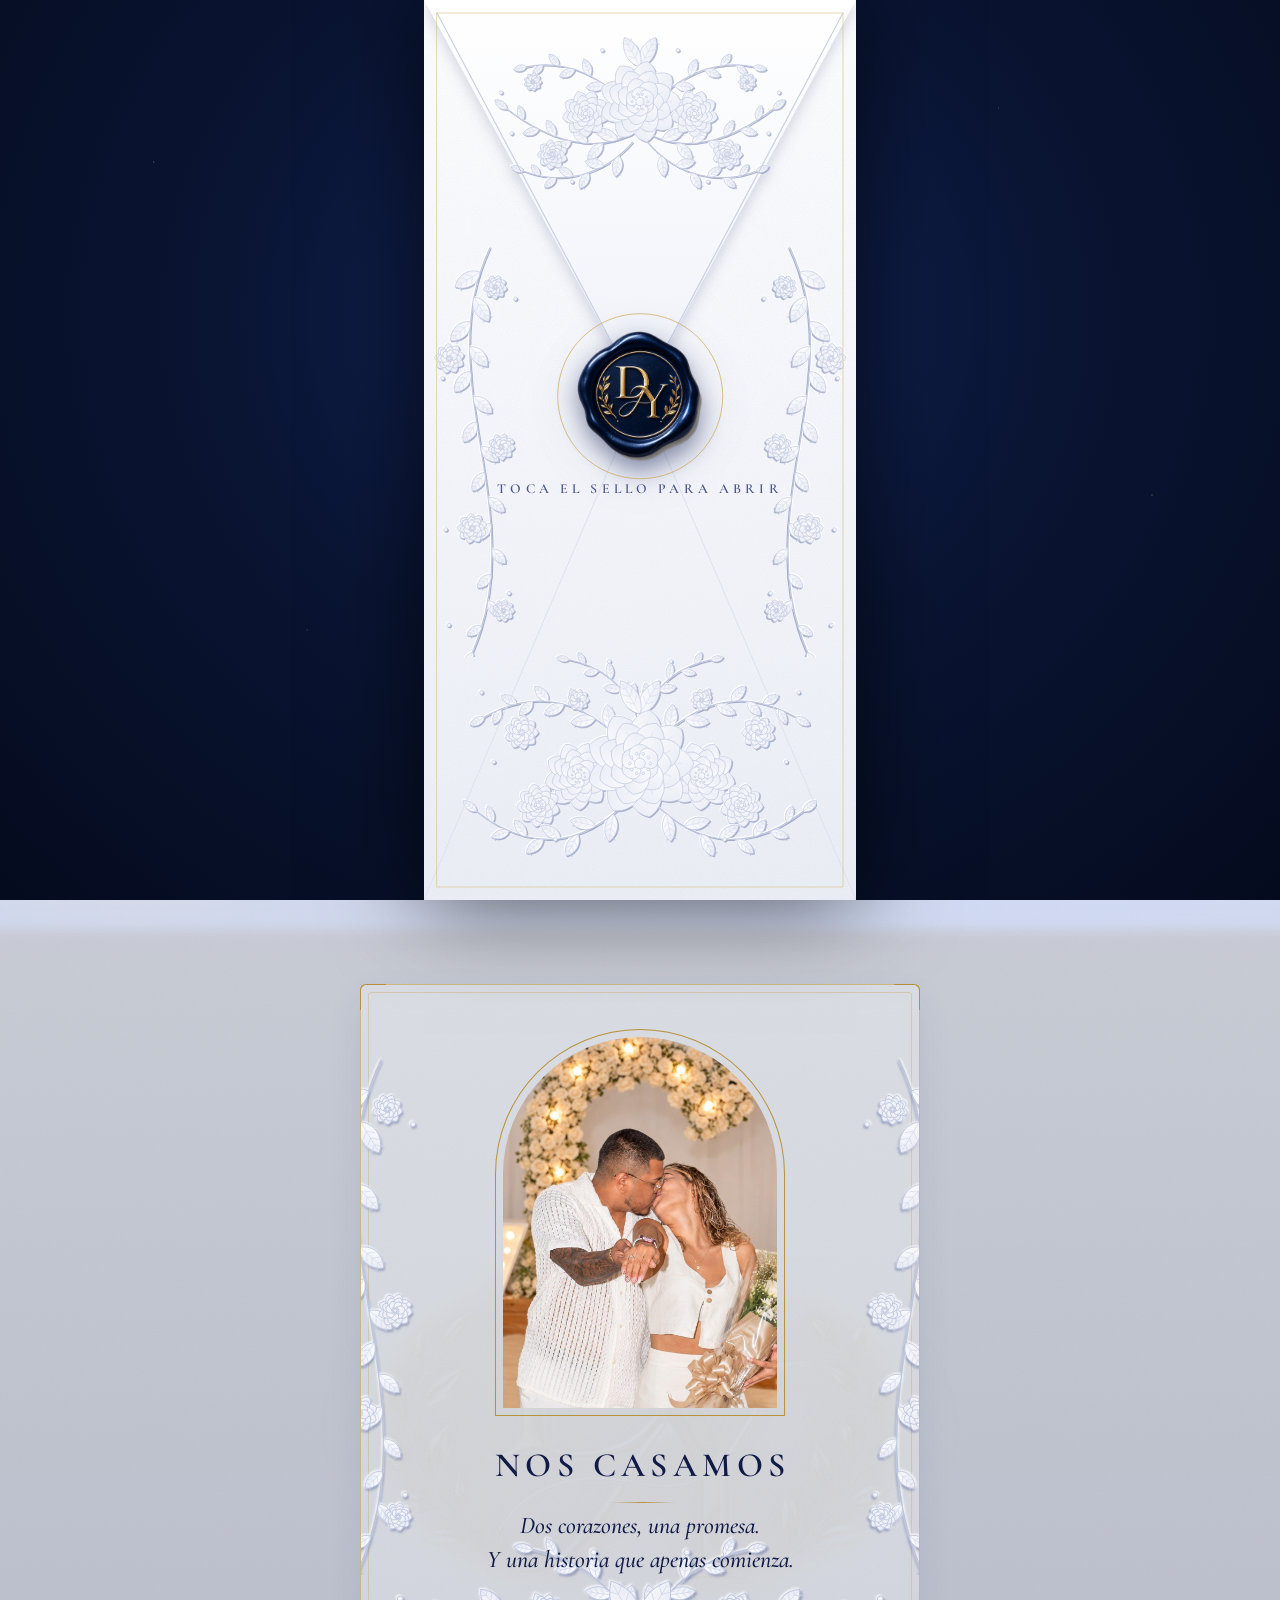
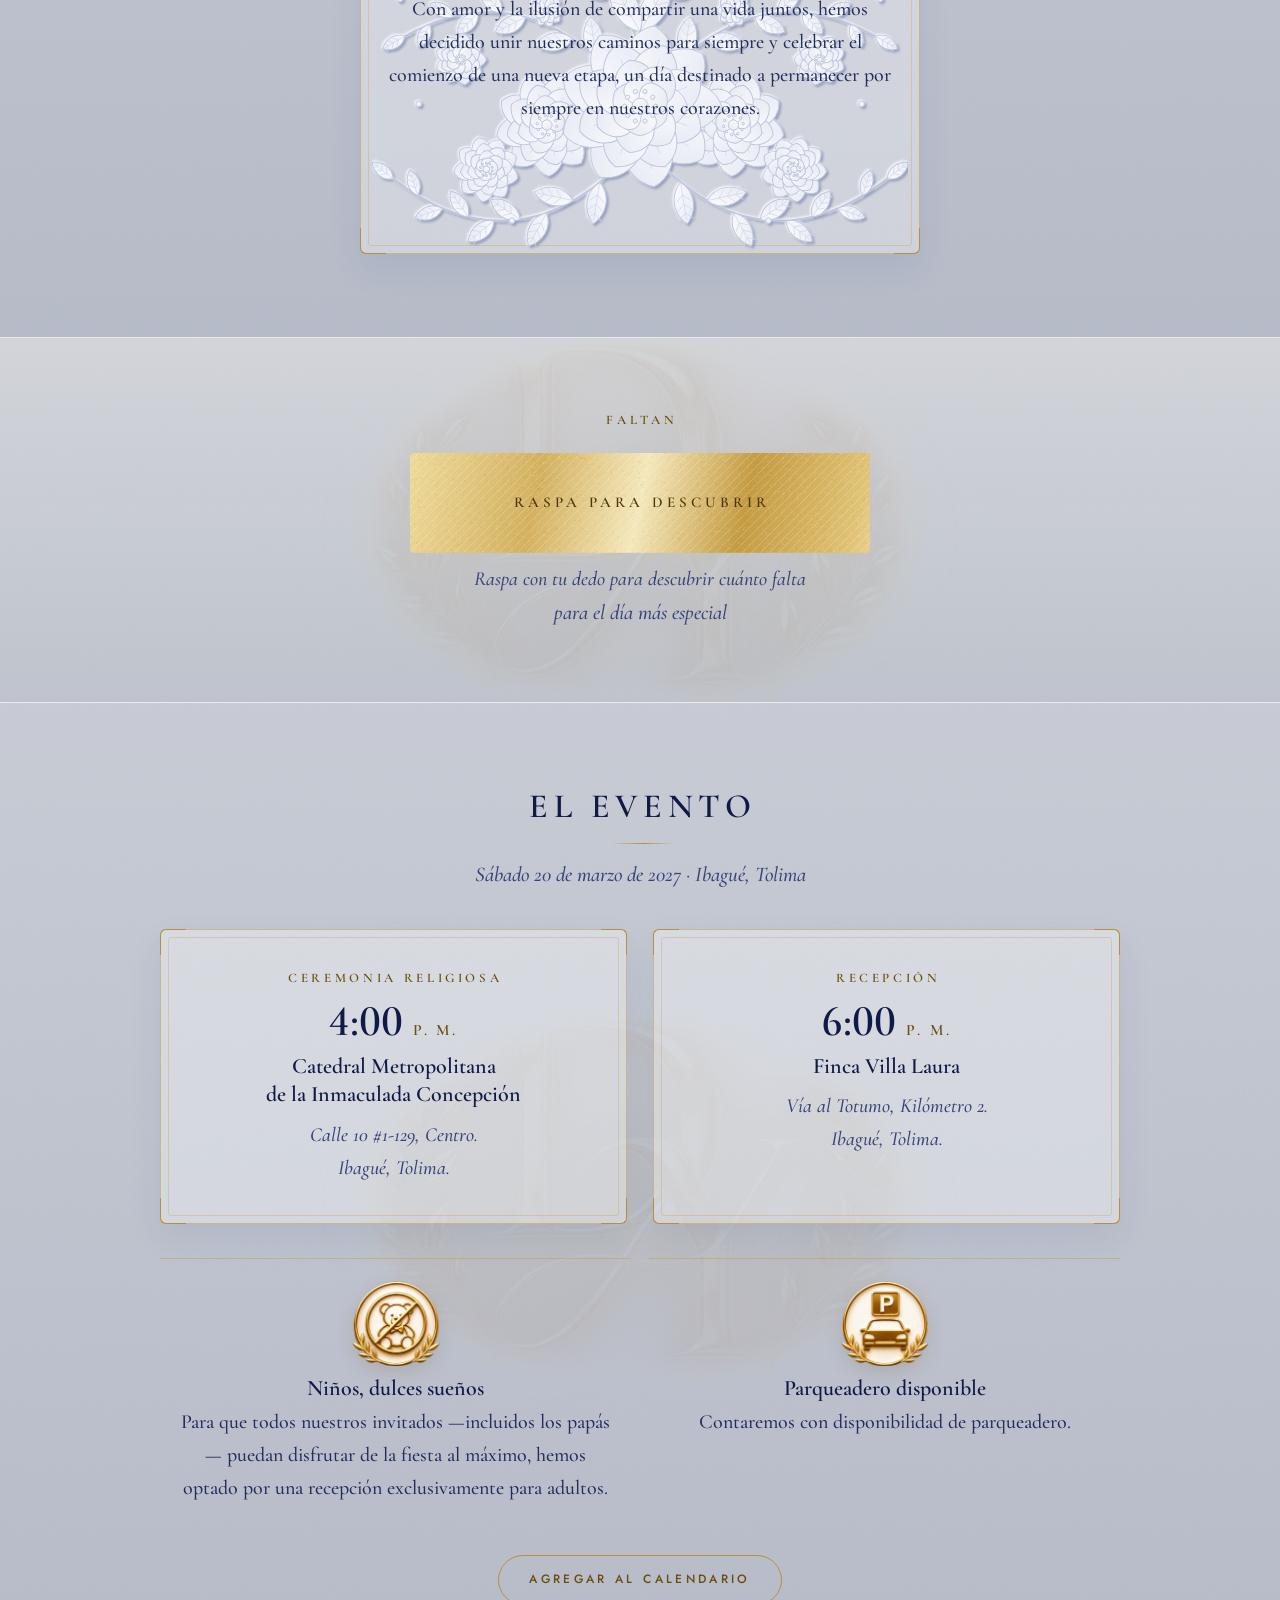
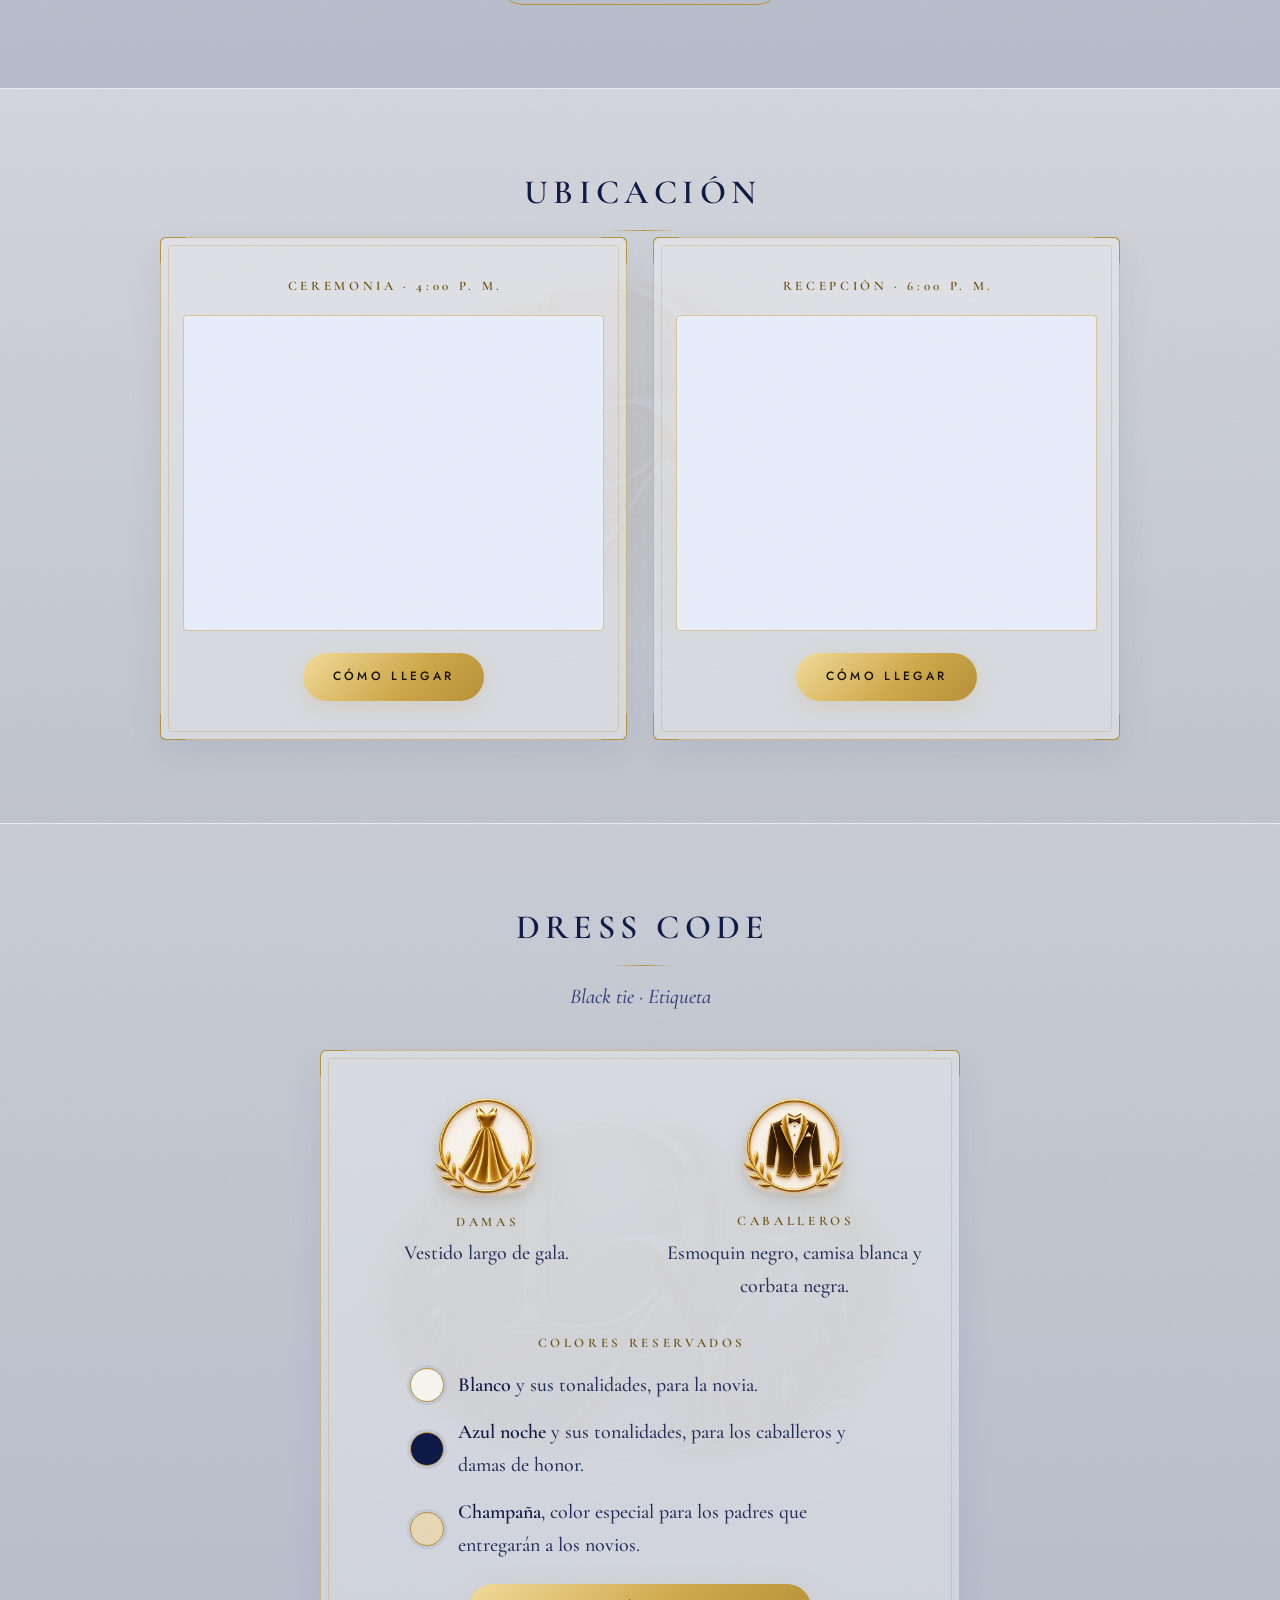
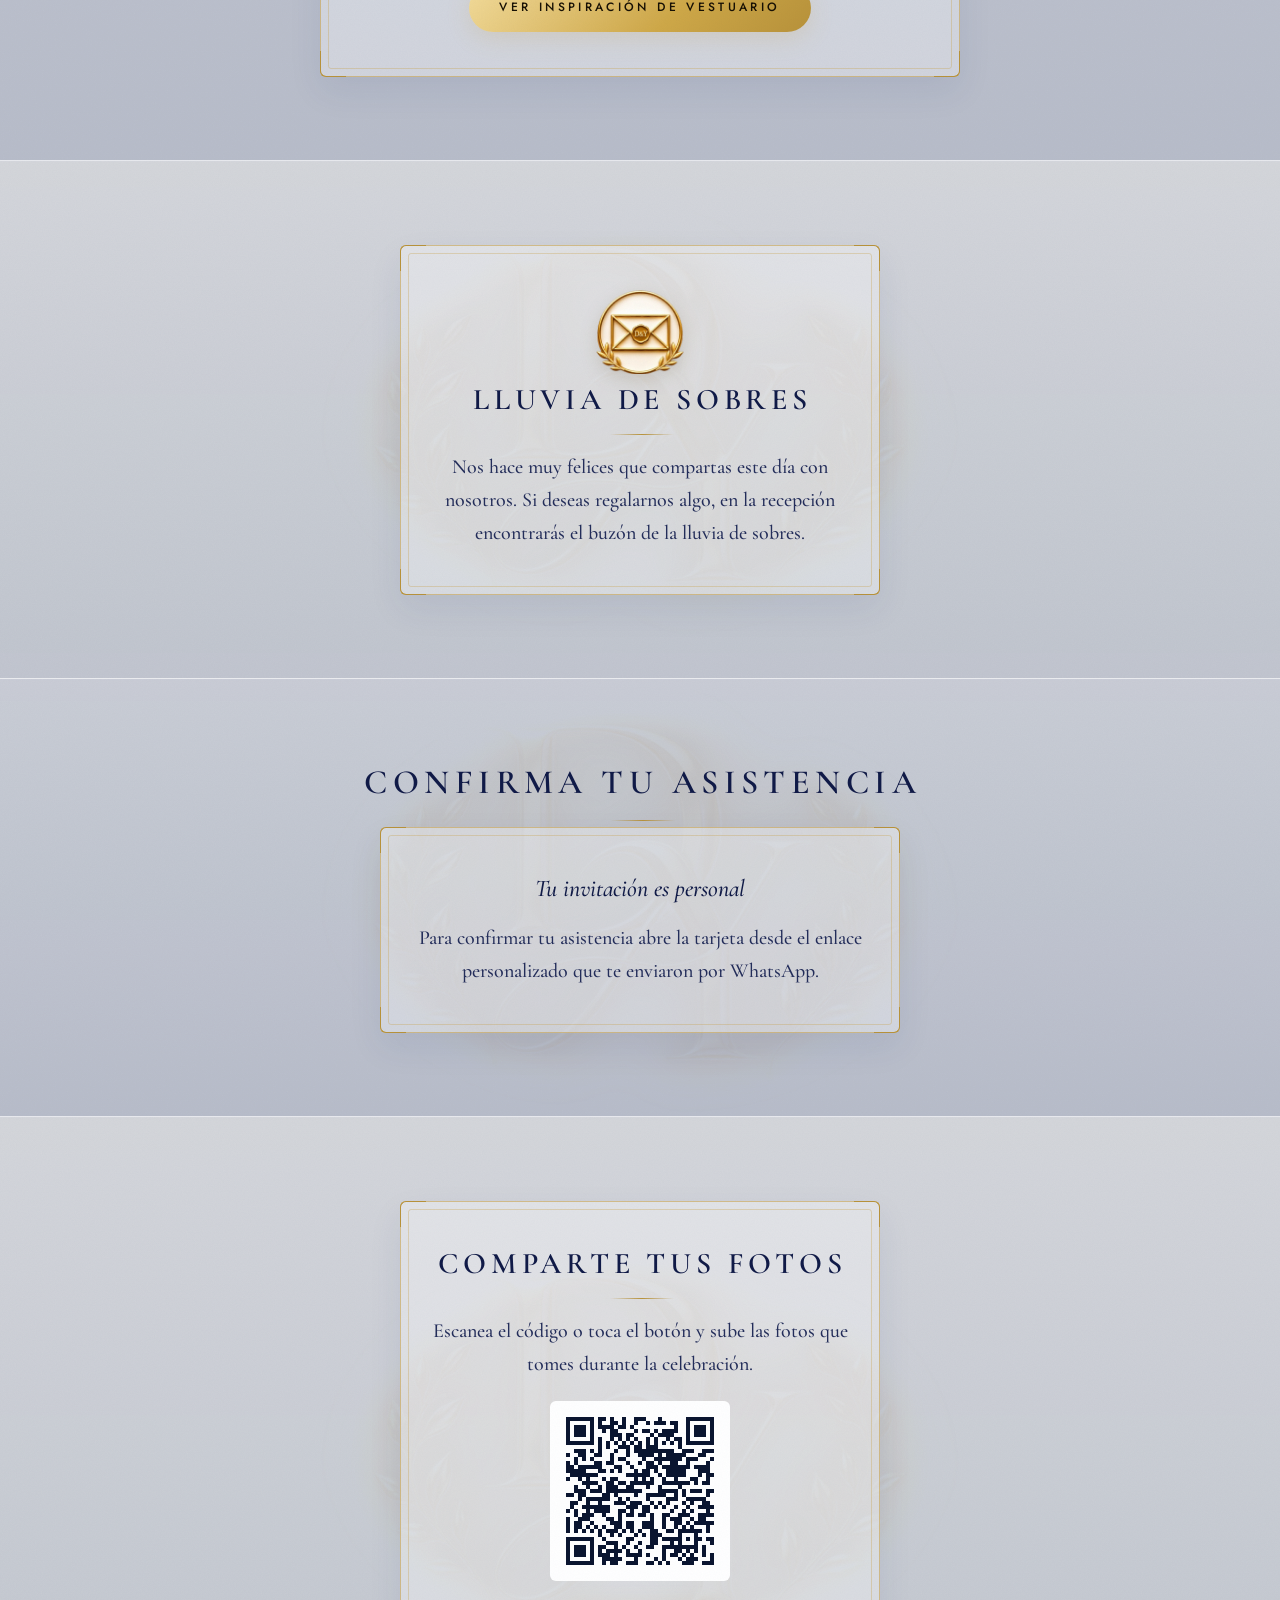
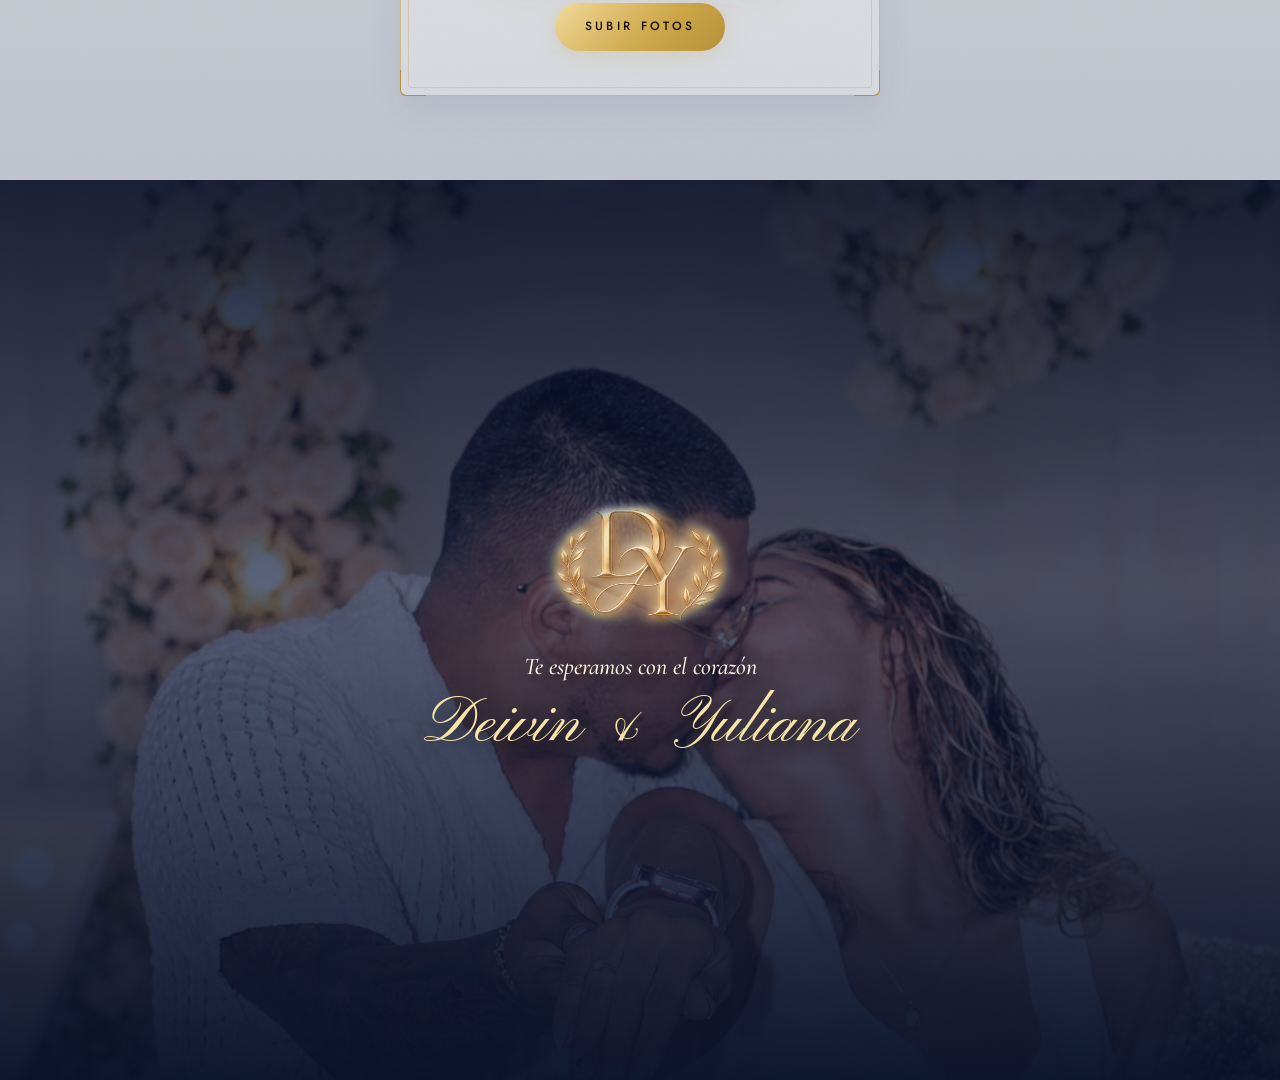
==== commit eee4b018: "Remove envelope letter, add light burst on open with direct transition to video; restore previous su" ====
--- a/index.html
+++ b/index.html
@@ -11,7 +11,7 @@
 <meta property="og:title" content="Deivin & Yuliana · Nos casamos">
 <meta property="og:description" content="Con amor y mucha ilusión, te invitamos a celebrar con nosotros · 20.03.2027">
 <meta property="og:image" content="https://karenquinteroboni.github.io/Deivin-Yuliana/assets/img/og.jpg">
-<link rel="preload" as="image" href="assets/img/seal.webp?v=3">
+<link rel="preload" as="image" href="assets/img/seal.webp?v=4">
 <link rel="stylesheet" href="css/fonts.css">
 <link rel="stylesheet" href="css/styles.css">
 </head>
@@ -34,22 +34,15 @@
     <div class="envelope" id="envelope">
       <div class="env-back"></div>
 
-      <div class="letter">
-        <img class="letter-mono" src="assets/img/seal.webp?v=3" alt="" width="120">
-        <p class="letter-small">Con amor y mucha ilusión</p>
-        <p class="letter-for" id="letterFor" hidden></p>
-        <p class="letter-small">20 · 03 · 2027</p>
-      </div>
-
       <div class="flap" id="flap">
-        <div class="flap-face flap-front"><img class="orn orn-top" src="assets/img/orn-top.svg?v=3" alt=""></div>
+        <div class="flap-face flap-front"><img class="orn orn-top" src="assets/img/orn-top.svg?v=4" alt=""></div>
         <div class="flap-face flap-inner"></div>
       </div>
       <div class="pocket"></div>
 
-      <img class="orn orn-side orn-left" src="assets/img/orn-side.svg?v=3" alt="">
-      <img class="orn orn-side orn-right" src="assets/img/orn-side.svg?v=3" alt="">
-      <img class="orn orn-bottom" src="assets/img/orn-bottom.svg?v=3" alt="">
+      <img class="orn orn-side orn-left" src="assets/img/orn-side.svg?v=4" alt="">
+      <img class="orn orn-side orn-right" src="assets/img/orn-side.svg?v=4" alt="">
+      <img class="orn orn-bottom" src="assets/img/orn-bottom.svg?v=4" alt="">
 
       <!-- líneas de pliegue + luces que recorren el sobre desde el sello (se dimensionan por JS) -->
       <svg class="lines" id="lines" aria-hidden="true">
@@ -67,17 +60,20 @@
       </svg>
 
       <button class="seal" id="seal" type="button" aria-label="Abrir invitación: toca el sello">
-        <img src="assets/img/seal.webp?v=3" alt="Sello de lacre con las iniciales D y Y" width="260" height="270">
+        <img src="assets/img/seal.webp?v=4" alt="Sello de lacre con las iniciales D y Y" width="260" height="270">
         <span class="seal-ring" aria-hidden="true"></span>
       </button>
       <p class="hint" id="hint">Toca el sello para abrir</p>
     </div>
   </div>
 
+  <!-- Destello de luz al abrir el sobre -->
+  <div class="flash" id="flash" aria-hidden="true"></div>
+
   <!-- Video de apertura -->
   <div class="walk" id="walk" aria-hidden="true">
-    <video id="walkVideo" muted playsinline preload="auto" poster="assets/img/caminata-poster.jpg?v=3">
-      <source src="assets/media/caminata.mp4?v=3" type="video/mp4">
+    <video id="walkVideo" muted playsinline preload="auto" poster="assets/img/caminata-poster.jpg?v=4">
+      <source src="assets/media/caminata.mp4?v=4" type="video/mp4">
     </video>
     <div class="walk-shade"></div>
     <p class="walk-title">Deivin <span>&amp;</span> Yuliana</p>
@@ -85,7 +81,7 @@
   </div>
 </div>
 
-<audio id="music" src="assets/media/musica.mp3?v=3" loop preload="auto"></audio>
+<audio id="music" src="assets/media/musica.mp3?v=4" loop preload="auto"></audio>
 
 <div class="backdrop" aria-hidden="true"></div>
 
@@ -101,7 +97,7 @@
 </div>
 
 <nav class="menu" id="menu" aria-label="Menú de navegación" hidden>
-  <img class="menu-mono" src="assets/img/monogram.webp?v=3" alt="" width="120">
+  <img class="menu-mono" src="assets/img/monogram.webp?v=4" alt="" width="120">
   <ul>
     <li><a href="#inicio">Inicio</a></li>
     <li><a href="#nos-casamos">Nos casamos</a></li>
@@ -120,7 +116,7 @@
 
   <!-- PORTADA -->
   <section id="inicio" class="hero">
-    <img class="hero-bg" src="assets/img/playa.jpg?v=3" alt="Deivin y Yuliana abrazados al atardecer en la playa">
+    <img class="hero-bg" src="assets/img/playa.jpg?v=4" alt="Deivin y Yuliana abrazados al atardecer en la playa">
     <div class="hero-shade"></div>
     <div class="hero-in reveal">
       <p class="eyebrow">Con amor y mucha ilusión</p>
@@ -136,12 +132,12 @@
     <div class="wm" aria-hidden="true"></div>
     <div class="frame reveal has-relief">
       <div class="relief" aria-hidden="true">
-        <img class="rl rl-l" src="assets/img/orn-side.svg?v=3" alt="">
-        <img class="rl rl-r" src="assets/img/orn-side.svg?v=3" alt="">
-        <img class="rl rl-b" src="assets/img/orn-bottom.svg?v=3" alt="">
-      </div>
-      <span class="corner tl"></span><span class="corner tr"></span><span class="corner bl"></span><span class="corner br"></span>
-      <figure class="arch"><img src="assets/img/pareja.jpg?v=3" alt="Deivin y Yuliana" loading="lazy"></figure>
+        <img class="rl rl-l" src="assets/img/orn-side.svg?v=4" alt="">
+        <img class="rl rl-r" src="assets/img/orn-side.svg?v=4" alt="">
+        <img class="rl rl-b" src="assets/img/orn-bottom.svg?v=4" alt="">
+      </div>
+      <span class="corner tl"></span><span class="corner tr"></span><span class="corner bl"></span><span class="corner br"></span>
+      <figure class="arch"><img src="assets/img/pareja.jpg?v=4" alt="Deivin y Yuliana" loading="lazy"></figure>
       <h2 class="sec-title">Nos casamos</h2>
       <p class="lead">Dos corazones, una promesa.<br>Y una historia que apenas comienza.</p>
       <p class="body">Con amor y la ilusión de compartir una vida juntos, hemos decidido unir nuestros caminos para siempre y celebrar el comienzo de una nueva etapa, un día destinado a permanecer por siempre en nuestros corazones.</p>
@@ -192,12 +188,12 @@
 
     <div class="notes reveal">
       <div class="note">
-        <img class="emblem sm" src="assets/img/icon-dulces-suenos.webp?v=3" alt="" width="88" height="85">
+        <img class="emblem sm" src="assets/img/icon-dulces-suenos.webp?v=4" alt="" width="88" height="85">
         <h4>Niños, dulces sueños</h4>
         <p>Para que todos nuestros invitados —incluidos los papás— puedan disfrutar de la fiesta al máximo, hemos optado por una recepción exclusivamente para adultos.</p>
       </div>
       <div class="note">
-        <img class="emblem sm" src="assets/img/icon-parqueadero.webp?v=3" alt="" width="88" height="85">
+        <img class="emblem sm" src="assets/img/icon-parqueadero.webp?v=4" alt="" width="88" height="85">
         <h4>Parqueadero disponible</h4>
         <p>Contaremos con disponibilidad de parqueadero.</p>
       </div>
@@ -235,8 +231,8 @@
     <div class="frame reveal dress">
       <span class="corner tl"></span><span class="corner tr"></span><span class="corner bl"></span><span class="corner br"></span>
       <div class="dress-grid">
-        <div><img class="emblem" src="assets/img/icon-damas.webp?v=3" alt="" width="112" height="108"><p class="card-k">Damas</p><p>Vestido largo de gala.</p></div>
-        <div><img class="emblem" src="assets/img/icon-caballeros.webp?v=3" alt="" width="112" height="108"><p class="card-k">Caballeros</p><p>Esmoquin negro, camisa blanca y corbata negra.</p></div>
+        <div><img class="emblem" src="assets/img/icon-damas.webp?v=4" alt="" width="112" height="108"><p class="card-k">Damas</p><p>Vestido largo de gala.</p></div>
+        <div><img class="emblem" src="assets/img/icon-caballeros.webp?v=4" alt="" width="112" height="108"><p class="card-k">Caballeros</p><p>Esmoquin negro, camisa blanca y corbata negra.</p></div>
       </div>
       <p class="card-k reserved-t">Colores reservados</p>
       <ul class="reserved">
@@ -253,7 +249,7 @@
     <div class="wm" aria-hidden="true"></div>
     <div class="frame reveal slim">
       <span class="corner tl"></span><span class="corner tr"></span><span class="corner bl"></span><span class="corner br"></span>
-      <img class="emblem sm" src="assets/img/icon-sobres.webp?v=3" alt="" width="88" height="85">
+      <img class="emblem sm" src="assets/img/icon-sobres.webp?v=4" alt="" width="88" height="85">
       <h2 class="sec-title small">Lluvia de sobres</h2>
       <p class="body">Nos hace muy felices que compartas este día con nosotros. Si deseas regalarnos algo, en la recepción encontrarás el buzón de la lluvia de sobres.</p>
     </div>
@@ -283,10 +279,10 @@
 
   <!-- DESPEDIDA -->
   <footer class="bye">
-    <img class="bye-bg" src="assets/img/pareja.jpg?v=3" alt="">
+    <img class="bye-bg" src="assets/img/pareja.jpg?v=4" alt="">
     <div class="bye-tint" aria-hidden="true"></div>
     <div class="reveal">
-      <img class="bye-mono" src="assets/img/monogram.webp?v=3" alt="Monograma D y Y" width="220">
+      <img class="bye-mono" src="assets/img/monogram.webp?v=4" alt="Monograma D y Y" width="220">
       <p class="lead">Te esperamos con el corazón</p>
       <p class="names small">Deivin <span>&amp;</span> Yuliana</p>
     </div>
--- a/css/styles.css
+++ b/css/styles.css
@@ -94,7 +94,6 @@
   animation:spark .9s ease-out forwards}
 @keyframes spark{to{transform:translate(var(--dx),var(--dy)) scale(.2);opacity:0}}
 
-.intro.leaving .stage{transform:scale(1.5);opacity:0}
 
 /* video de apertura */
 .walk{position:absolute;inset:0;opacity:0;visibility:hidden;background:#000;transition:opacity 1.2s ease,visibility 1.2s}
@@ -140,15 +139,15 @@
 .sec::after{content:"";position:absolute;inset:0;background:var(--grain);opacity:.5;mix-blend-mode:multiply;pointer-events:none}
 .sec>*:not(.wm),.bye>.reveal{position:relative}
 .hero+.sec{box-shadow:0 -1px 0 var(--gold-line)}
-.wm{position:absolute;inset:0;pointer-events:none;background:url(../assets/img/monogram.webp?v=3) center 50%/min(92vw,640px) no-repeat;mix-blend-mode:multiply;opacity:.1}
+.wm{position:absolute;inset:0;pointer-events:none;background:url(../assets/img/monogram.webp?v=4) center 50%/min(92vw,640px) no-repeat;mix-blend-mode:multiply;opacity:.1}
 
 /* fondo fijo que se transparenta (y se desenfoca) a través de cada hoja */
 .backdrop{position:fixed;inset:-30px;z-index:-1;pointer-events:none;filter:blur(6px) saturate(1.05);
   background:radial-gradient(circle at 18% 12%,#3a5fc4 0,transparent 38%),radial-gradient(circle at 88% 38%,#dcbd6e 0,transparent 26%),
     radial-gradient(circle at 12% 70%,#dcbd6e 0,transparent 22%),radial-gradient(circle at 80% 92%,#3a5fc4 0,transparent 40%),
     linear-gradient(180deg,#6d8ad2,#34519f)}
-.backdrop::before{content:"";position:absolute;inset:0;background:url(../assets/img/monogram.webp?v=3) 50% 46%/min(80vw,560px) no-repeat;opacity:.5}
-.backdrop::after{content:"";position:absolute;inset:0;background:url(../assets/img/orn-bottom.svg?v=3) 50% 8%/min(92vw,520px) no-repeat,url(../assets/img/orn-side.svg?v=3) -4% 60%/auto 70vh no-repeat,url(../assets/img/orn-side.svg?v=3) 104% 20%/auto 70vh no-repeat;opacity:.45}
+.backdrop::before{content:"";position:absolute;inset:0;background:url(../assets/img/monogram.webp?v=4) 50% 46%/min(80vw,560px) no-repeat;opacity:.5}
+.backdrop::after{content:"";position:absolute;inset:0;background:url(../assets/img/orn-bottom.svg?v=4) 50% 8%/min(92vw,520px) no-repeat,url(../assets/img/orn-side.svg?v=4) -4% 60%/auto 70vh no-repeat,url(../assets/img/orn-side.svg?v=4) 104% 20%/auto 70vh no-repeat;opacity:.45}
 
 /* ---- texto ---- */
 .eyebrow{font-family:var(--serif);font-weight:600;font-size:var(--fs-label);letter-spacing:.3em;text-transform:uppercase;color:var(--gold-ink);padding-left:.3em}
@@ -302,3 +301,14 @@
 @keyframes glow{0%{filter:drop-shadow(0 0 0 #f6d77f)}40%{filter:drop-shadow(0 0 16px #f0c85a)}100%{filter:none}}
 .scratch-hint{font-style:italic;font-weight:500;color:var(--muted);margin-top:4px;transition:opacity .5s}
 .scratch.revealed+.scratch-hint{opacity:0;height:0;margin:0;overflow:hidden}
+
+/* ---- destello de luz al abrir: nace en el sello, llena la pantalla y se disuelve sobre el video ---- */
+.flash{position:absolute;inset:0;z-index:20;pointer-events:none;opacity:0;
+  background:radial-gradient(circle at var(--fx,50%) var(--fy,44%),#fffdf2 0,#fff3c4 14%,#f6d77f 30%,#ffe9a6 52%,#fff8e0 100%);
+  clip-path:circle(0 at var(--fx,50%) var(--fy,44%));transition:none}
+.intro.lit .flash{opacity:1;clip-path:circle(150vmax at var(--fx,50%) var(--fy,44%));transition:clip-path 1.25s cubic-bezier(.55,0,.35,1)}
+.intro.walking .flash{opacity:0;clip-path:circle(150vmax at var(--fx,50%) var(--fy,44%));transition:opacity 1.4s ease}
+.intro.lit .walk{transition:none}
+.intro.walking{transition:none}
+.intro.walking .walk{transition:none}
+.intro.walking .stage{visibility:hidden}
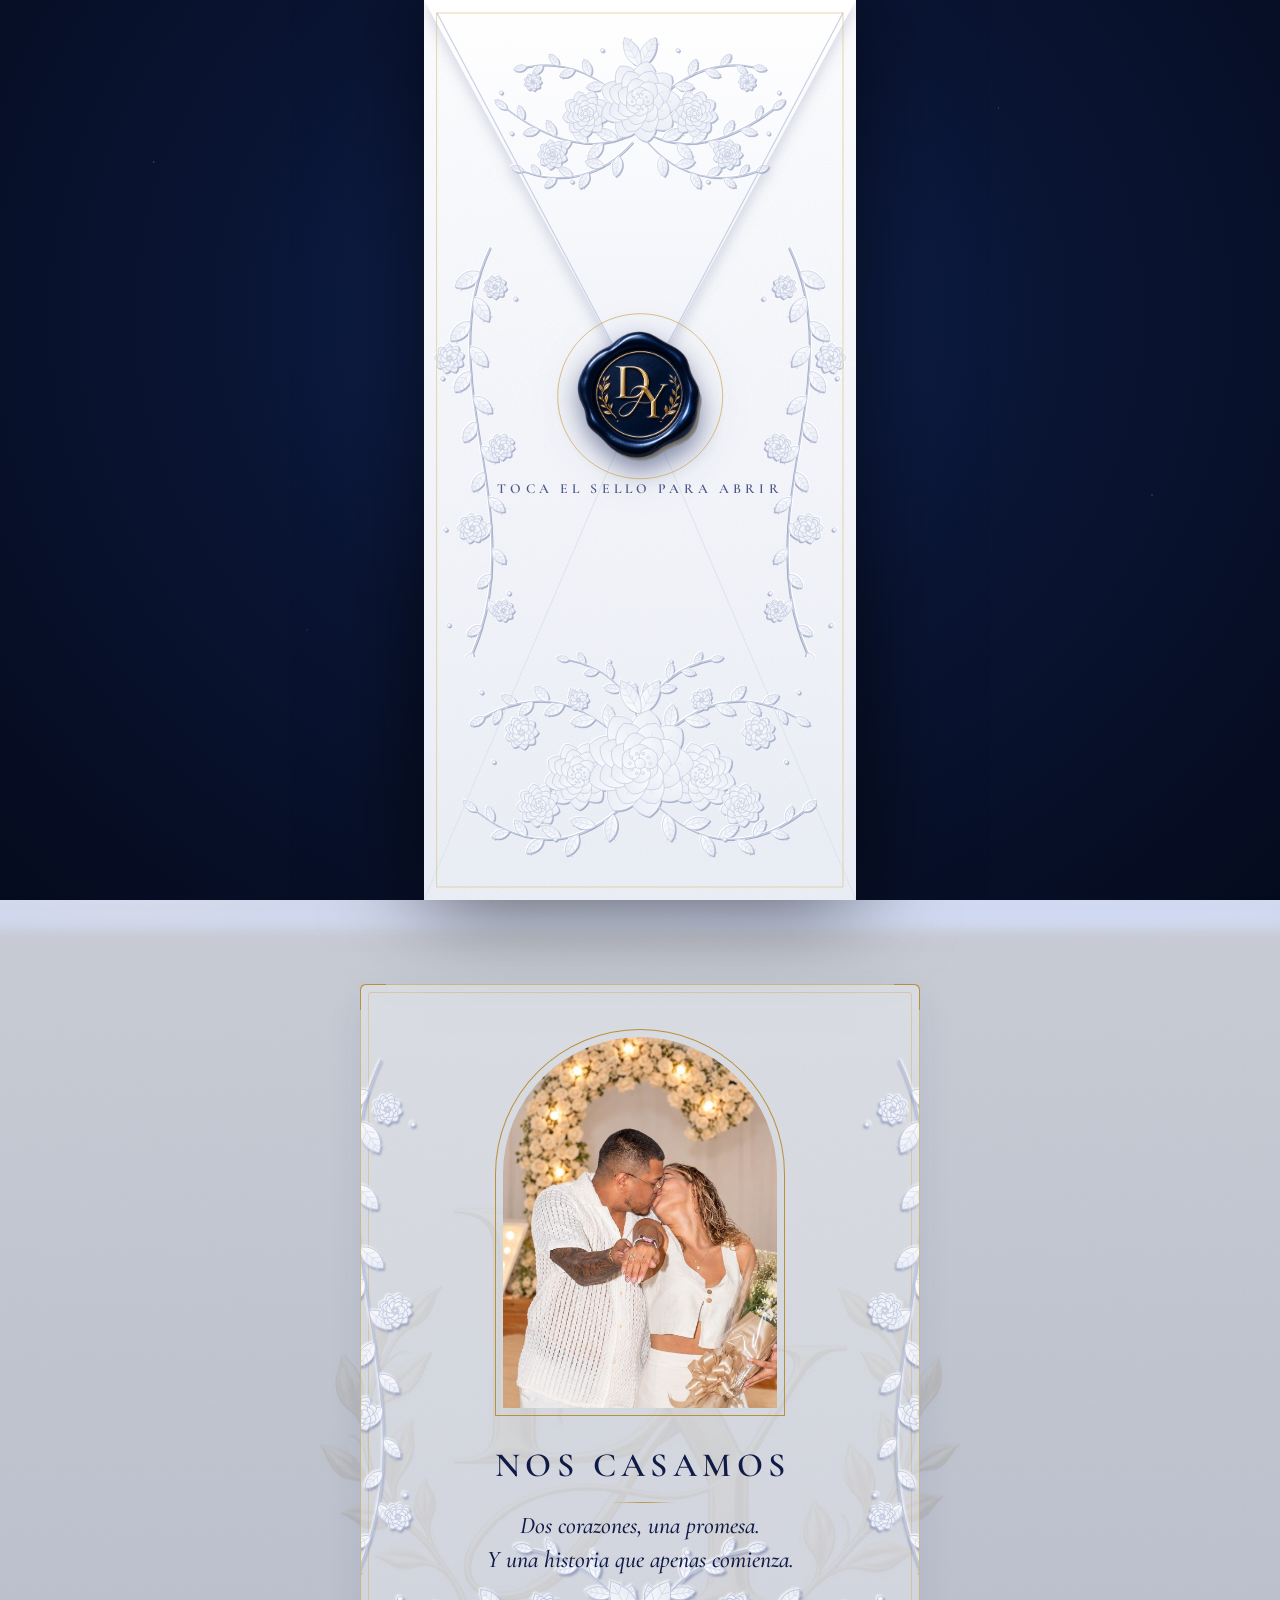
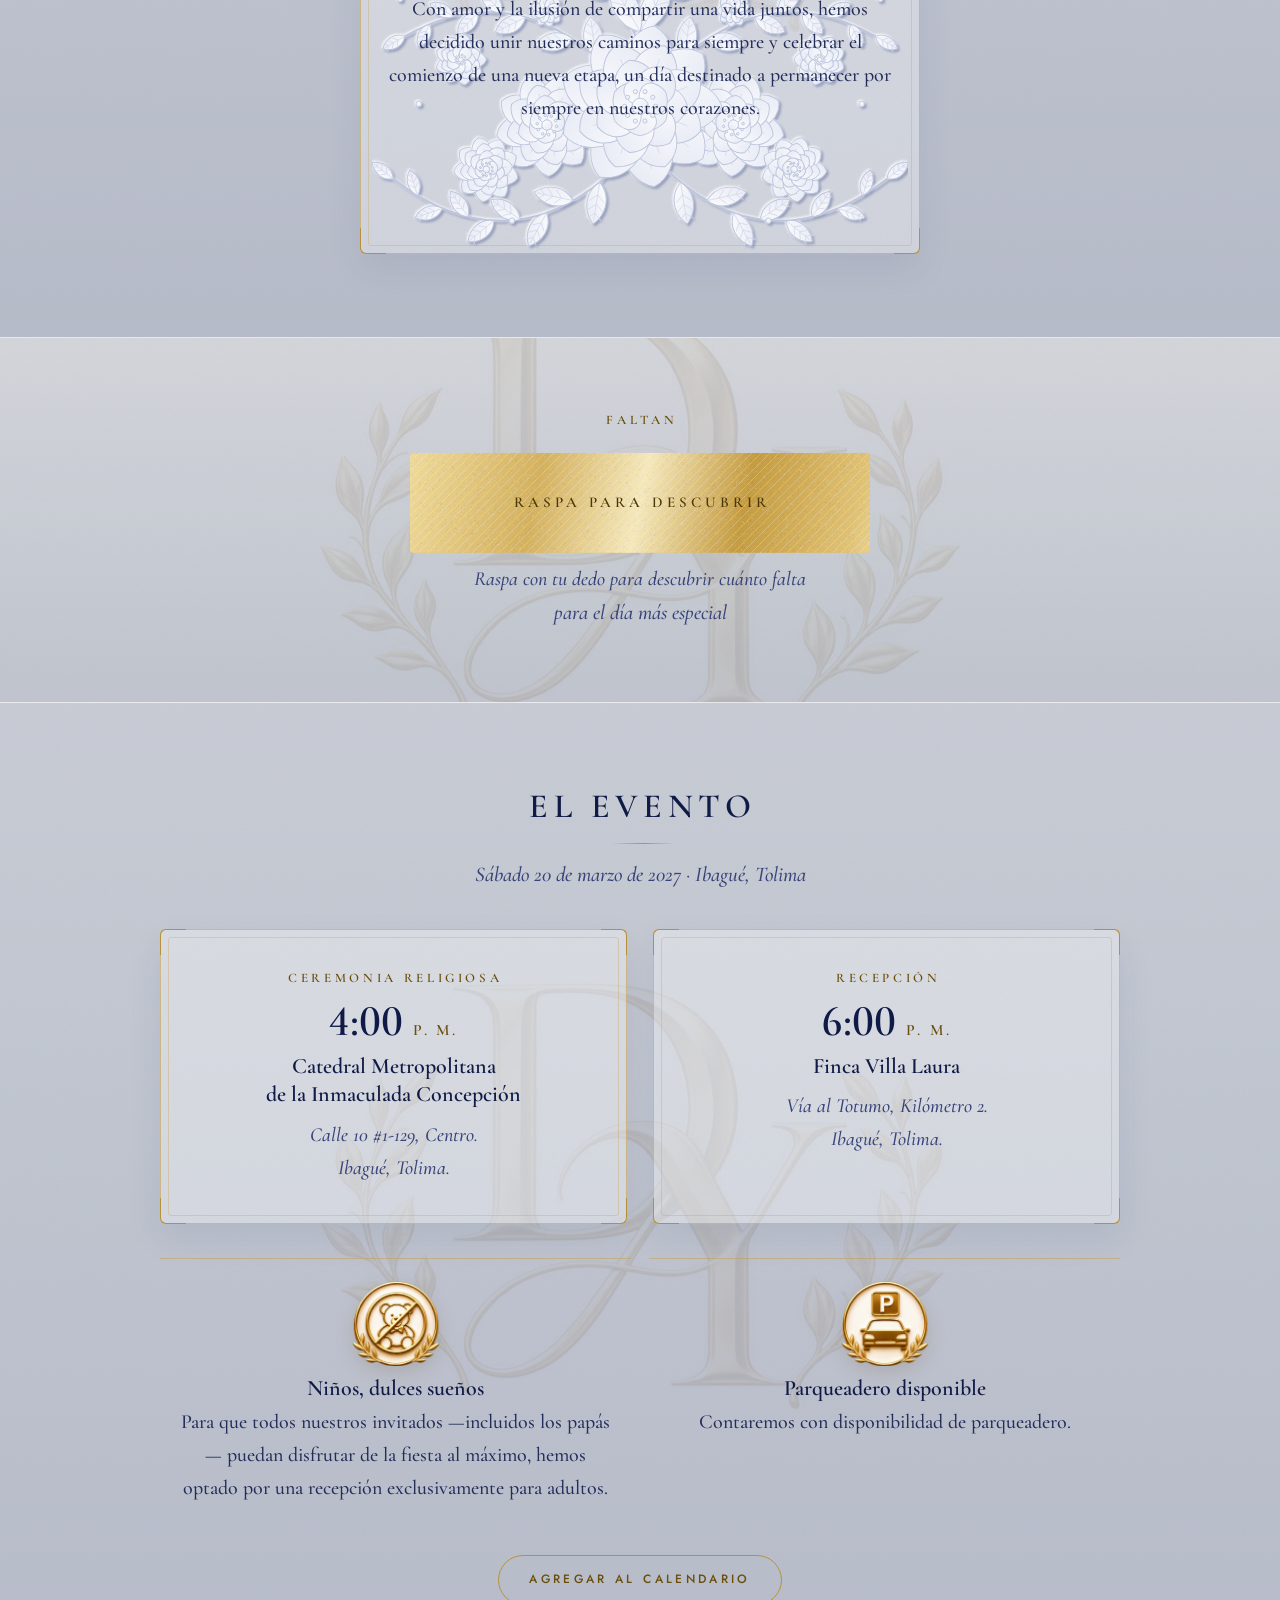
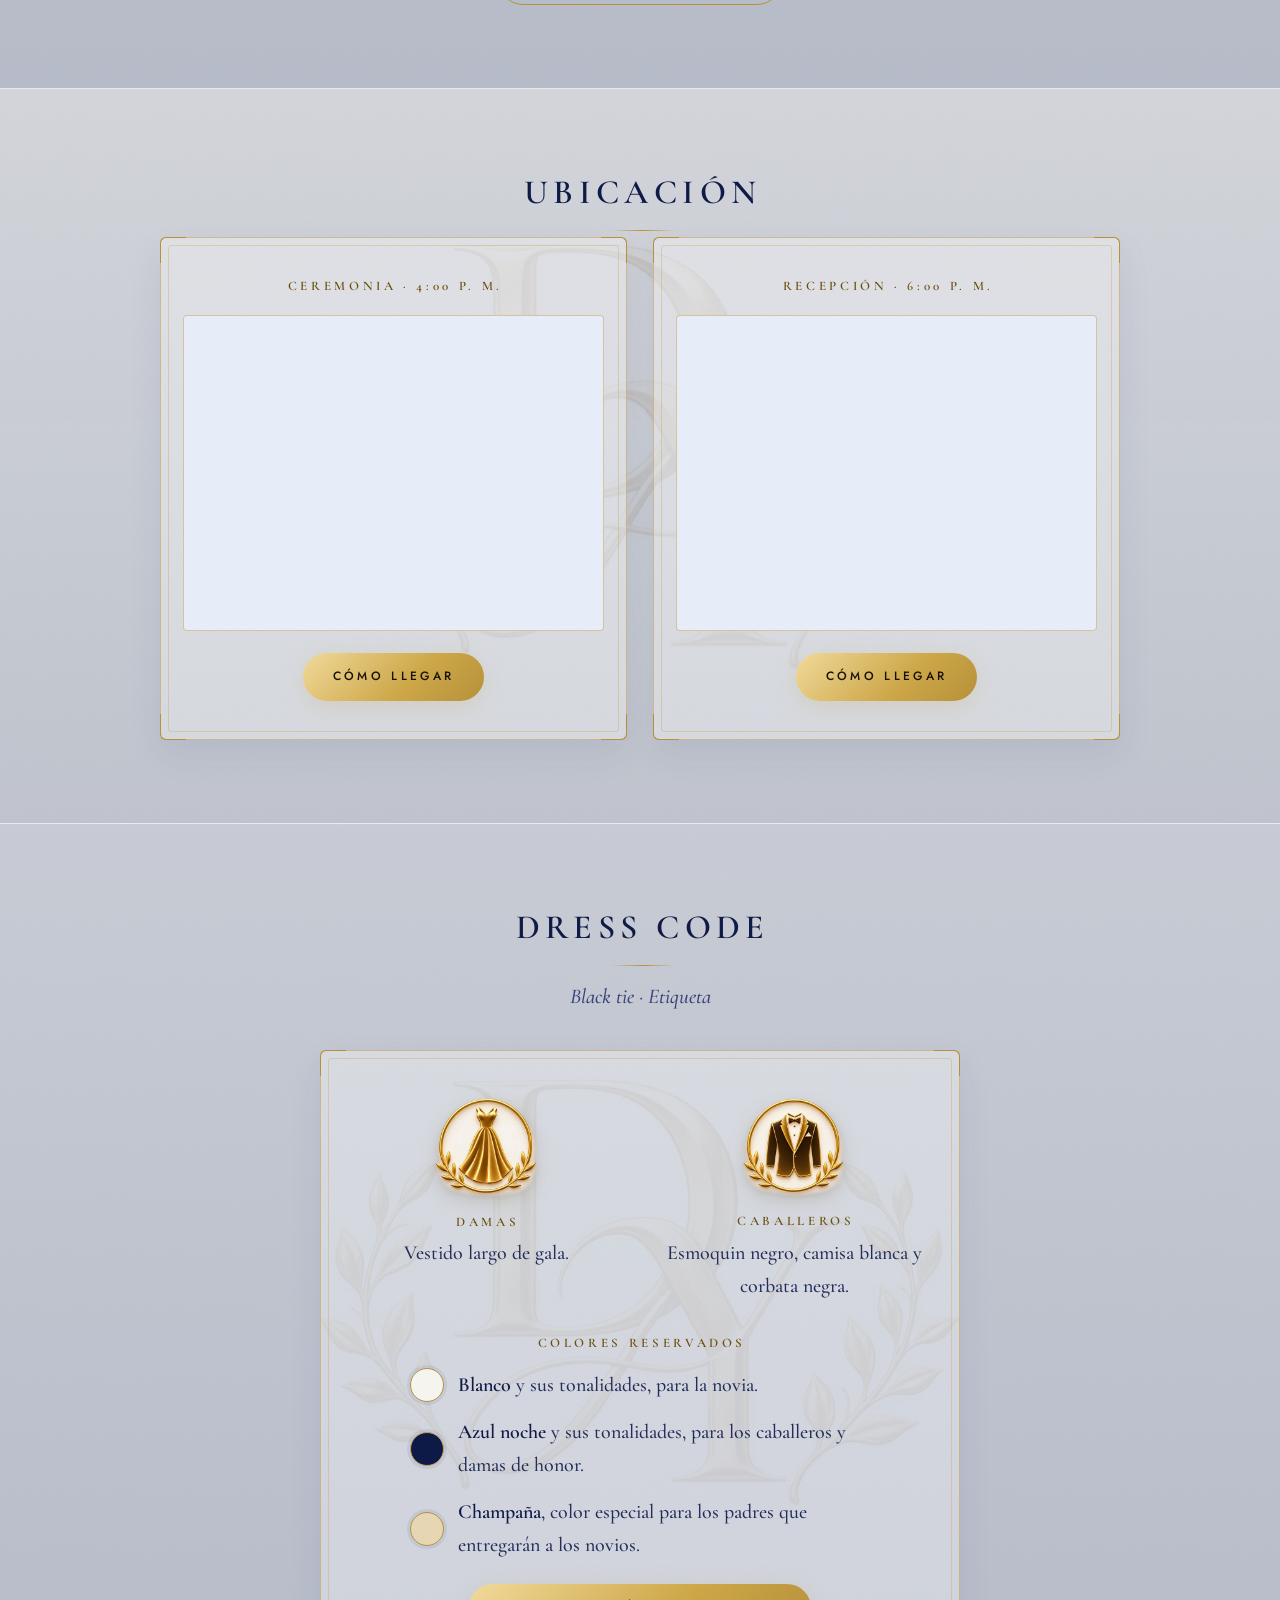
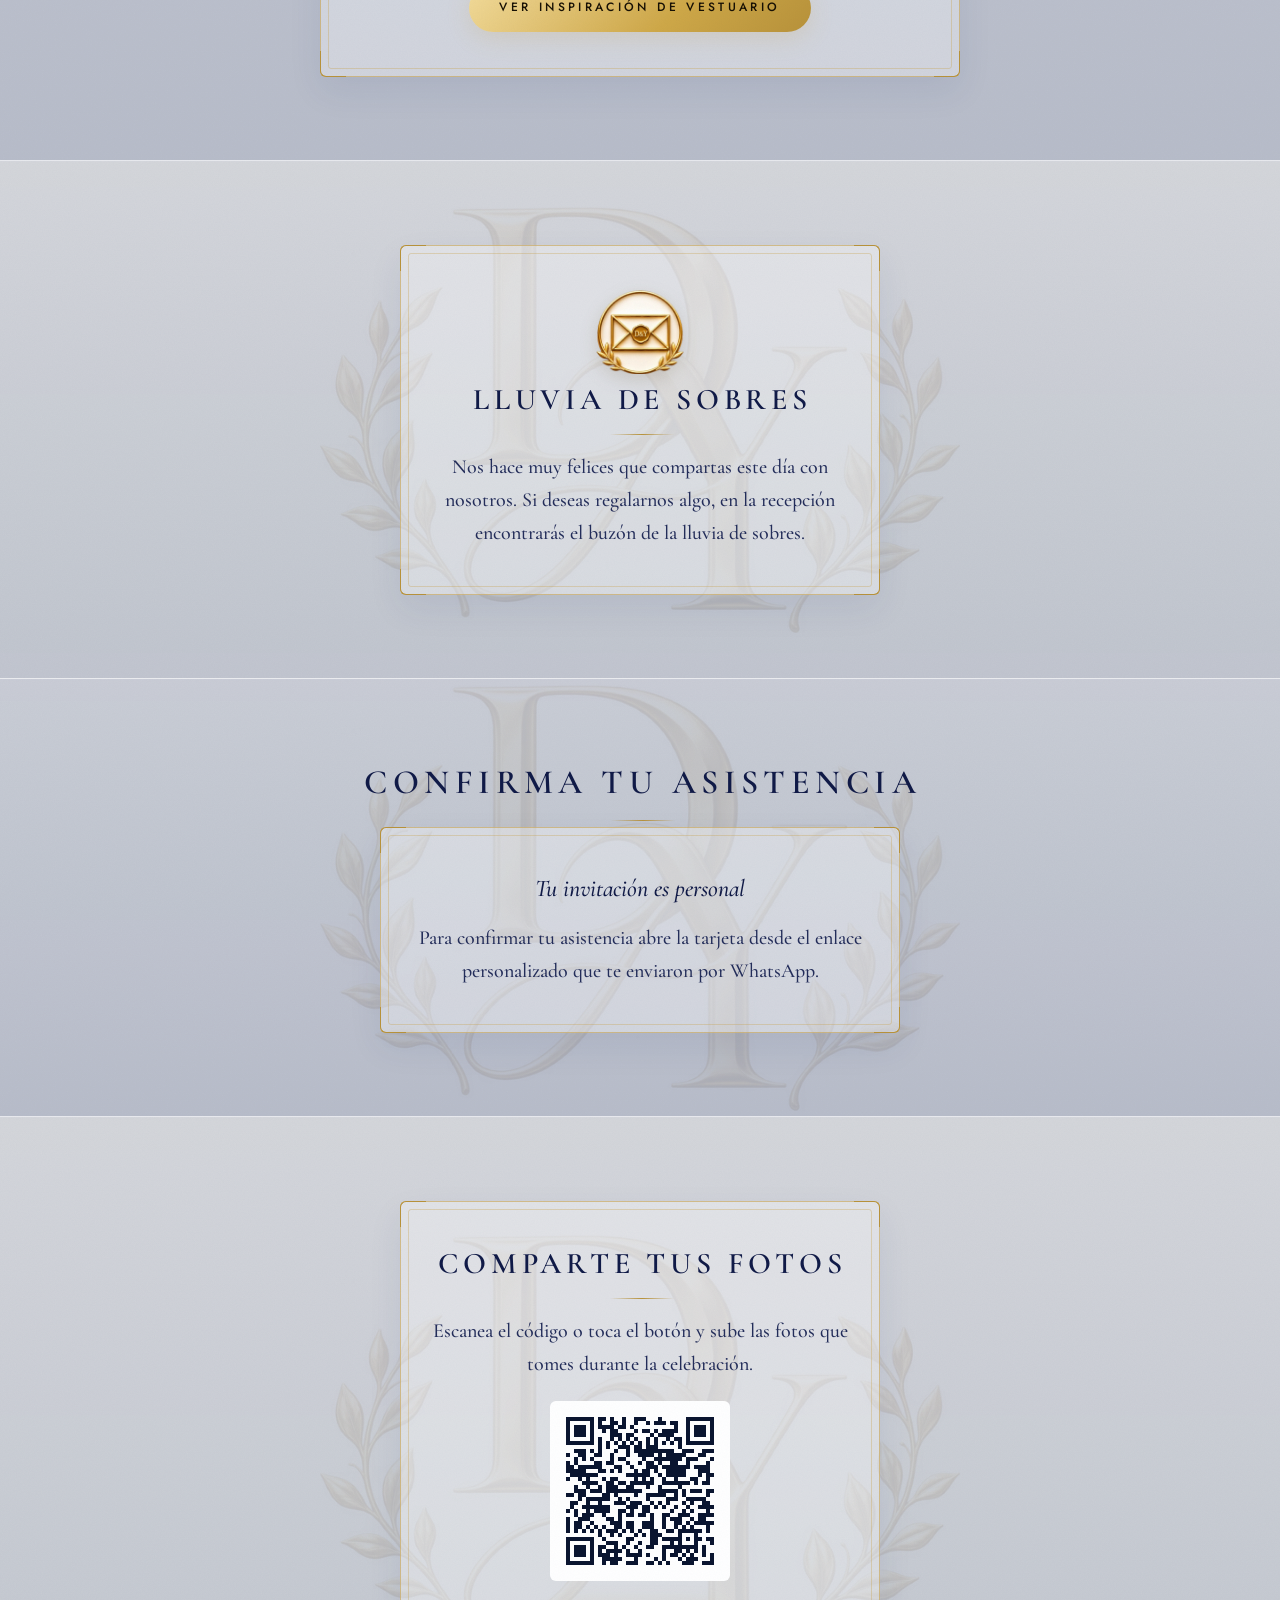
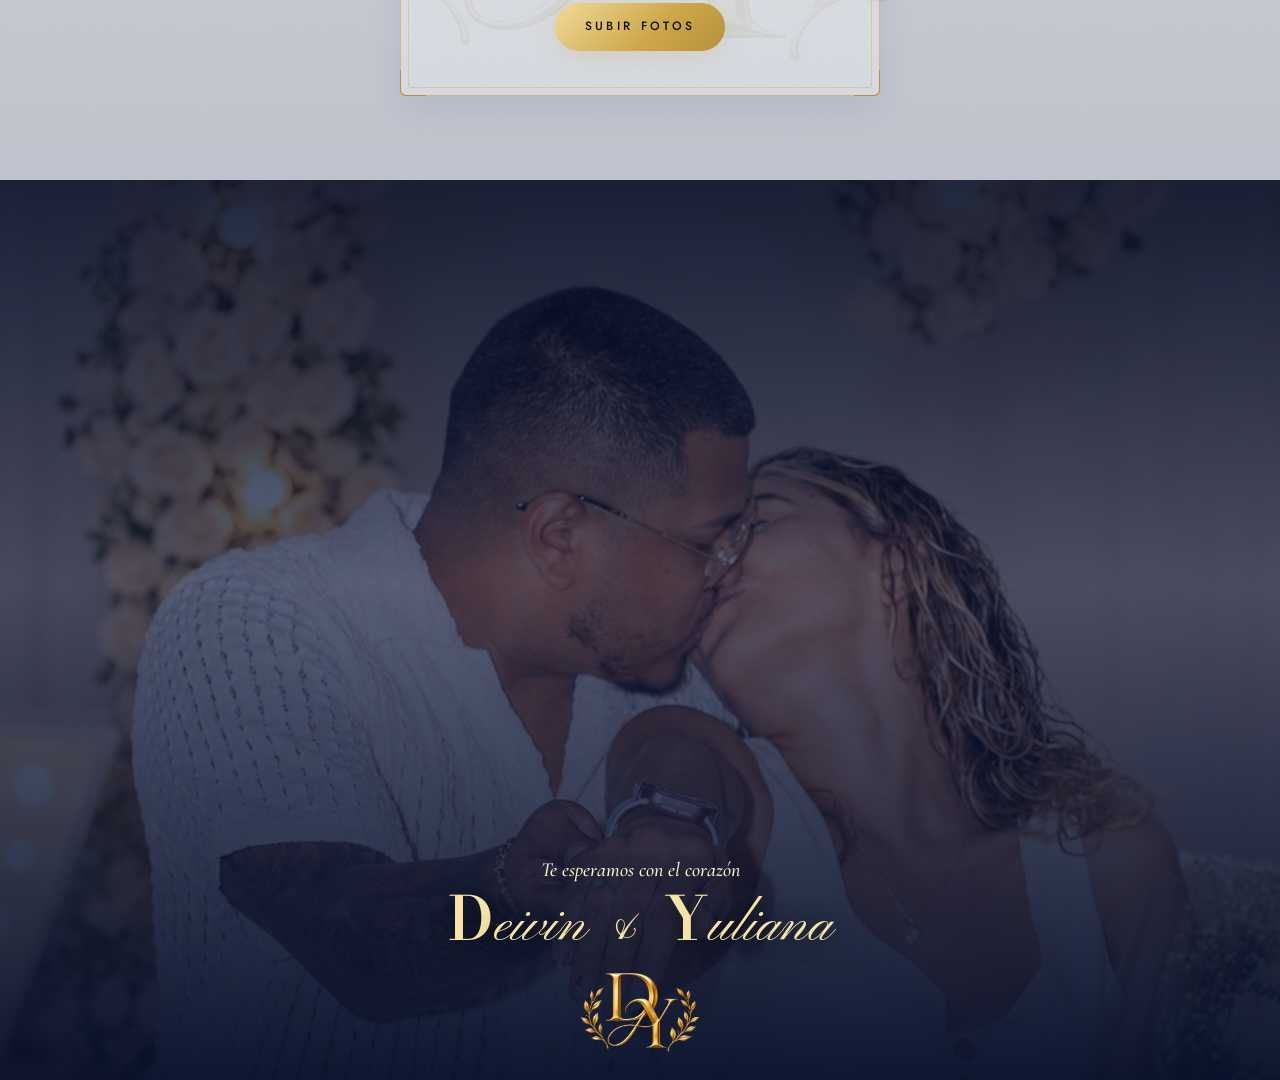
==== commit e01748eb: "Closing: names above, clean monogram below (no glow); Bodoni Moda initials matching the monogram; la" ====
--- a/index.html
+++ b/index.html
@@ -11,7 +11,7 @@
 <meta property="og:title" content="Deivin & Yuliana · Nos casamos">
 <meta property="og:description" content="Con amor y mucha ilusión, te invitamos a celebrar con nosotros · 20.03.2027">
 <meta property="og:image" content="https://karenquinteroboni.github.io/Deivin-Yuliana/assets/img/og.jpg">
-<link rel="preload" as="image" href="assets/img/seal.webp?v=4">
+<link rel="preload" as="image" href="assets/img/seal.webp?v=5">
 <link rel="stylesheet" href="css/fonts.css">
 <link rel="stylesheet" href="css/styles.css">
 </head>
@@ -35,14 +35,14 @@
       <div class="env-back"></div>
 
       <div class="flap" id="flap">
-        <div class="flap-face flap-front"><img class="orn orn-top" src="assets/img/orn-top.svg?v=4" alt=""></div>
+        <div class="flap-face flap-front"><img class="orn orn-top" src="assets/img/orn-top.svg?v=5" alt=""></div>
         <div class="flap-face flap-inner"></div>
       </div>
       <div class="pocket"></div>
 
-      <img class="orn orn-side orn-left" src="assets/img/orn-side.svg?v=4" alt="">
-      <img class="orn orn-side orn-right" src="assets/img/orn-side.svg?v=4" alt="">
-      <img class="orn orn-bottom" src="assets/img/orn-bottom.svg?v=4" alt="">
+      <img class="orn orn-side orn-left" src="assets/img/orn-side.svg?v=5" alt="">
+      <img class="orn orn-side orn-right" src="assets/img/orn-side.svg?v=5" alt="">
+      <img class="orn orn-bottom" src="assets/img/orn-bottom.svg?v=5" alt="">
 
       <!-- líneas de pliegue + luces que recorren el sobre desde el sello (se dimensionan por JS) -->
       <svg class="lines" id="lines" aria-hidden="true">
@@ -60,7 +60,7 @@
       </svg>
 
       <button class="seal" id="seal" type="button" aria-label="Abrir invitación: toca el sello">
-        <img src="assets/img/seal.webp?v=4" alt="Sello de lacre con las iniciales D y Y" width="260" height="270">
+        <img src="assets/img/seal.webp?v=5" alt="Sello de lacre con las iniciales D y Y" width="260" height="270">
         <span class="seal-ring" aria-hidden="true"></span>
       </button>
       <p class="hint" id="hint">Toca el sello para abrir</p>
@@ -72,16 +72,16 @@
 
   <!-- Video de apertura -->
   <div class="walk" id="walk" aria-hidden="true">
-    <video id="walkVideo" muted playsinline preload="auto" poster="assets/img/caminata-poster.jpg?v=4">
-      <source src="assets/media/caminata.mp4?v=4" type="video/mp4">
+    <video id="walkVideo" muted playsinline preload="auto" poster="assets/img/caminata-poster.jpg?v=5">
+      <source src="assets/media/caminata.mp4?v=5" type="video/mp4">
     </video>
     <div class="walk-shade"></div>
-    <p class="walk-title">Deivin <span>&amp;</span> Yuliana</p>
+    <p class="walk-title"><span class="ini">D</span>eivin <span>&amp;</span> <span class="ini">Y</span>uliana</p>
     <button class="skip" id="skip" type="button">Saltar</button>
   </div>
 </div>
 
-<audio id="music" src="assets/media/musica.mp3?v=4" loop preload="auto"></audio>
+<audio id="music" src="assets/media/musica.mp3?v=5" loop preload="auto"></audio>
 
 <div class="backdrop" aria-hidden="true"></div>
 
@@ -97,7 +97,7 @@
 </div>
 
 <nav class="menu" id="menu" aria-label="Menú de navegación" hidden>
-  <img class="menu-mono" src="assets/img/monogram.webp?v=4" alt="" width="120">
+  <img class="menu-mono" src="assets/img/monogram.webp?v=5" alt="" width="120">
   <ul>
     <li><a href="#inicio">Inicio</a></li>
     <li><a href="#nos-casamos">Nos casamos</a></li>
@@ -116,11 +116,11 @@
 
   <!-- PORTADA -->
   <section id="inicio" class="hero">
-    <img class="hero-bg" src="assets/img/playa.jpg?v=4" alt="Deivin y Yuliana abrazados al atardecer en la playa">
+    <img class="hero-bg" src="assets/img/playa.jpg?v=5" alt="Deivin y Yuliana abrazados al atardecer en la playa">
     <div class="hero-shade"></div>
     <div class="hero-in reveal">
       <p class="eyebrow">Con amor y mucha ilusión</p>
-      <h1 class="names">Deivin <span>&amp;</span> Yuliana</h1>
+      <h1 class="names"><span class="ini">D</span>eivin <span>&amp;</span> <span class="ini">Y</span>uliana</h1>
       <p class="date-line">20 · 03 · 2027</p>
       <p class="phrase">Nuestro lugar favorito<br>siempre será juntos.</p>
     </div>
@@ -132,12 +132,12 @@
     <div class="wm" aria-hidden="true"></div>
     <div class="frame reveal has-relief">
       <div class="relief" aria-hidden="true">
-        <img class="rl rl-l" src="assets/img/orn-side.svg?v=4" alt="">
-        <img class="rl rl-r" src="assets/img/orn-side.svg?v=4" alt="">
-        <img class="rl rl-b" src="assets/img/orn-bottom.svg?v=4" alt="">
-      </div>
-      <span class="corner tl"></span><span class="corner tr"></span><span class="corner bl"></span><span class="corner br"></span>
-      <figure class="arch"><img src="assets/img/pareja.jpg?v=4" alt="Deivin y Yuliana" loading="lazy"></figure>
+        <img class="rl rl-l" src="assets/img/orn-side.svg?v=5" alt="">
+        <img class="rl rl-r" src="assets/img/orn-side.svg?v=5" alt="">
+        <img class="rl rl-b" src="assets/img/orn-bottom.svg?v=5" alt="">
+      </div>
+      <span class="corner tl"></span><span class="corner tr"></span><span class="corner bl"></span><span class="corner br"></span>
+      <figure class="arch"><img src="assets/img/pareja.jpg?v=5" alt="Deivin y Yuliana" loading="lazy"></figure>
       <h2 class="sec-title">Nos casamos</h2>
       <p class="lead">Dos corazones, una promesa.<br>Y una historia que apenas comienza.</p>
       <p class="body">Con amor y la ilusión de compartir una vida juntos, hemos decidido unir nuestros caminos para siempre y celebrar el comienzo de una nueva etapa, un día destinado a permanecer por siempre en nuestros corazones.</p>
@@ -188,12 +188,12 @@
 
     <div class="notes reveal">
       <div class="note">
-        <img class="emblem sm" src="assets/img/icon-dulces-suenos.webp?v=4" alt="" width="88" height="85">
+        <img class="emblem sm" src="assets/img/icon-dulces-suenos.webp?v=5" alt="" width="88" height="85">
         <h4>Niños, dulces sueños</h4>
         <p>Para que todos nuestros invitados —incluidos los papás— puedan disfrutar de la fiesta al máximo, hemos optado por una recepción exclusivamente para adultos.</p>
       </div>
       <div class="note">
-        <img class="emblem sm" src="assets/img/icon-parqueadero.webp?v=4" alt="" width="88" height="85">
+        <img class="emblem sm" src="assets/img/icon-parqueadero.webp?v=5" alt="" width="88" height="85">
         <h4>Parqueadero disponible</h4>
         <p>Contaremos con disponibilidad de parqueadero.</p>
       </div>
@@ -231,8 +231,8 @@
     <div class="frame reveal dress">
       <span class="corner tl"></span><span class="corner tr"></span><span class="corner bl"></span><span class="corner br"></span>
       <div class="dress-grid">
-        <div><img class="emblem" src="assets/img/icon-damas.webp?v=4" alt="" width="112" height="108"><p class="card-k">Damas</p><p>Vestido largo de gala.</p></div>
-        <div><img class="emblem" src="assets/img/icon-caballeros.webp?v=4" alt="" width="112" height="108"><p class="card-k">Caballeros</p><p>Esmoquin negro, camisa blanca y corbata negra.</p></div>
+        <div><img class="emblem" src="assets/img/icon-damas.webp?v=5" alt="" width="112" height="108"><p class="card-k">Damas</p><p>Vestido largo de gala.</p></div>
+        <div><img class="emblem" src="assets/img/icon-caballeros.webp?v=5" alt="" width="112" height="108"><p class="card-k">Caballeros</p><p>Esmoquin negro, camisa blanca y corbata negra.</p></div>
       </div>
       <p class="card-k reserved-t">Colores reservados</p>
       <ul class="reserved">
@@ -249,7 +249,7 @@
     <div class="wm" aria-hidden="true"></div>
     <div class="frame reveal slim">
       <span class="corner tl"></span><span class="corner tr"></span><span class="corner bl"></span><span class="corner br"></span>
-      <img class="emblem sm" src="assets/img/icon-sobres.webp?v=4" alt="" width="88" height="85">
+      <img class="emblem sm" src="assets/img/icon-sobres.webp?v=5" alt="" width="88" height="85">
       <h2 class="sec-title small">Lluvia de sobres</h2>
       <p class="body">Nos hace muy felices que compartas este día con nosotros. Si deseas regalarnos algo, en la recepción encontrarás el buzón de la lluvia de sobres.</p>
     </div>
@@ -279,12 +279,12 @@
 
   <!-- DESPEDIDA -->
   <footer class="bye">
-    <img class="bye-bg" src="assets/img/pareja.jpg?v=4" alt="">
+    <img class="bye-bg" src="assets/img/pareja.jpg?v=5" alt="">
     <div class="bye-tint" aria-hidden="true"></div>
     <div class="reveal">
-      <img class="bye-mono" src="assets/img/monogram.webp?v=4" alt="Monograma D y Y" width="220">
       <p class="lead">Te esperamos con el corazón</p>
-      <p class="names small">Deivin <span>&amp;</span> Yuliana</p>
+      <p class="names small"><span class="ini">D</span>eivin <span>&amp;</span> <span class="ini">Y</span>uliana</p>
+      <img class="bye-mono" src="assets/img/monogram.webp?v=5" alt="Monograma D y Y" width="220">
     </div>
   </footer>
 </main>
--- a/css/fonts.css
+++ b/css/fonts.css
@@ -7,3 +7,4 @@
 @font-face{font-family:'Jost';font-style:normal;font-weight:300;font-display:swap;src:url(../assets/fonts/Jost-300.ttf) format('truetype')}
 @font-face{font-family:'Jost';font-style:normal;font-weight:400;font-display:swap;src:url(../assets/fonts/Jost-400.ttf) format('truetype')}
 @font-face{font-family:'Jost';font-style:normal;font-weight:500;font-display:swap;src:url(../assets/fonts/Jost-500.ttf) format('truetype')}
+@font-face{font-family:'Bodoni Moda';font-style:normal;font-weight:600;font-display:swap;src:url(../assets/fonts/BodoniModa-600.ttf) format('truetype')}
--- a/css/styles.css
+++ b/css/styles.css
@@ -139,15 +139,15 @@
 .sec::after{content:"";position:absolute;inset:0;background:var(--grain);opacity:.5;mix-blend-mode:multiply;pointer-events:none}
 .sec>*:not(.wm),.bye>.reveal{position:relative}
 .hero+.sec{box-shadow:0 -1px 0 var(--gold-line)}
-.wm{position:absolute;inset:0;pointer-events:none;background:url(../assets/img/monogram.webp?v=4) center 50%/min(92vw,640px) no-repeat;mix-blend-mode:multiply;opacity:.1}
+.wm{position:absolute;inset:0;pointer-events:none;background:url(../assets/img/monogram.webp?v=5) center 50%/min(92vw,640px) no-repeat;mix-blend-mode:multiply;opacity:.1}
 
 /* fondo fijo que se transparenta (y se desenfoca) a través de cada hoja */
 .backdrop{position:fixed;inset:-30px;z-index:-1;pointer-events:none;filter:blur(6px) saturate(1.05);
   background:radial-gradient(circle at 18% 12%,#3a5fc4 0,transparent 38%),radial-gradient(circle at 88% 38%,#dcbd6e 0,transparent 26%),
     radial-gradient(circle at 12% 70%,#dcbd6e 0,transparent 22%),radial-gradient(circle at 80% 92%,#3a5fc4 0,transparent 40%),
     linear-gradient(180deg,#6d8ad2,#34519f)}
-.backdrop::before{content:"";position:absolute;inset:0;background:url(../assets/img/monogram.webp?v=4) 50% 46%/min(80vw,560px) no-repeat;opacity:.5}
-.backdrop::after{content:"";position:absolute;inset:0;background:url(../assets/img/orn-bottom.svg?v=4) 50% 8%/min(92vw,520px) no-repeat,url(../assets/img/orn-side.svg?v=4) -4% 60%/auto 70vh no-repeat,url(../assets/img/orn-side.svg?v=4) 104% 20%/auto 70vh no-repeat;opacity:.45}
+.backdrop::before{content:"";position:absolute;inset:0;background:url(../assets/img/monogram.webp?v=5) 50% 46%/min(80vw,560px) no-repeat;opacity:.5}
+.backdrop::after{content:"";position:absolute;inset:0;background:url(../assets/img/orn-bottom.svg?v=5) 50% 8%/min(92vw,520px) no-repeat,url(../assets/img/orn-side.svg?v=5) -4% 60%/auto 70vh no-repeat,url(../assets/img/orn-side.svg?v=5) 104% 20%/auto 70vh no-repeat;opacity:.45}
 
 /* ---- texto ---- */
 .eyebrow{font-family:var(--serif);font-weight:600;font-size:var(--fs-label);letter-spacing:.3em;text-transform:uppercase;color:var(--gold-ink);padding-left:.3em}
@@ -263,7 +263,6 @@
 .bye>img.bye-bg{position:absolute;inset:0;width:100%;height:100%;object-fit:cover;object-position:50% 28%;opacity:.5}
 .bye>.bye-tint{position:absolute;inset:0;background:linear-gradient(180deg,#07102acc 0%,#0a1a4a55 45%,#07102aee 100%)}
 .bye>.reveal{width:100%;max-width:560px}
-.bye-mono{width:min(54vw,200px);margin:0 auto 18px;opacity:.95;mix-blend-mode:screen}
 .bye .lead{color:#fff6e0;text-shadow:0 2px 18px #000a}
 .bye .names{color:#f6e3a6;text-shadow:0 2px 22px #000a;font-size:var(--fs-names);margin-top:8px}
 
@@ -312,3 +311,21 @@
 .intro.walking{transition:none}
 .intro.walking .walk{transition:none}
 .intro.walking .stage{visibility:hidden}
+
+/* ---- iniciales D y Y con la tipografía del monograma (Bodoni Moda) ---- */
+.names .ini,.walk-title .ini{font-family:'Bodoni Moda','Playfair Display',Georgia,serif;font-style:normal;font-weight:600;font-size:1.08em;margin:0;letter-spacing:0;line-height:1}
+
+/* ---- cierre: nombres en su posición, logo debajo y sin sombra ---- */
+.bye{align-items:flex-start}
+.bye>.reveal{padding-top:54vh;padding-top:54svh}
+.bye-mono{display:block;width:min(54vw,210px);height:auto;margin:30px auto 0;opacity:1;filter:none;mix-blend-mode:normal}
+
+/* computador (pantalla horizontal): texto abajo para no tapar las caras */
+@media (min-aspect-ratio:1/1){
+  .bye{align-items:flex-end;padding-bottom:28px}
+  .bye>.reveal{padding-top:0}
+  .bye>img.bye-bg{object-position:50% 36%}
+  .bye .lead{font-size:20px}
+  .bye .names{font-size:clamp(44px,6vw,56px);margin-top:4px}
+  .bye-mono{width:118px;margin-top:14px}
+}
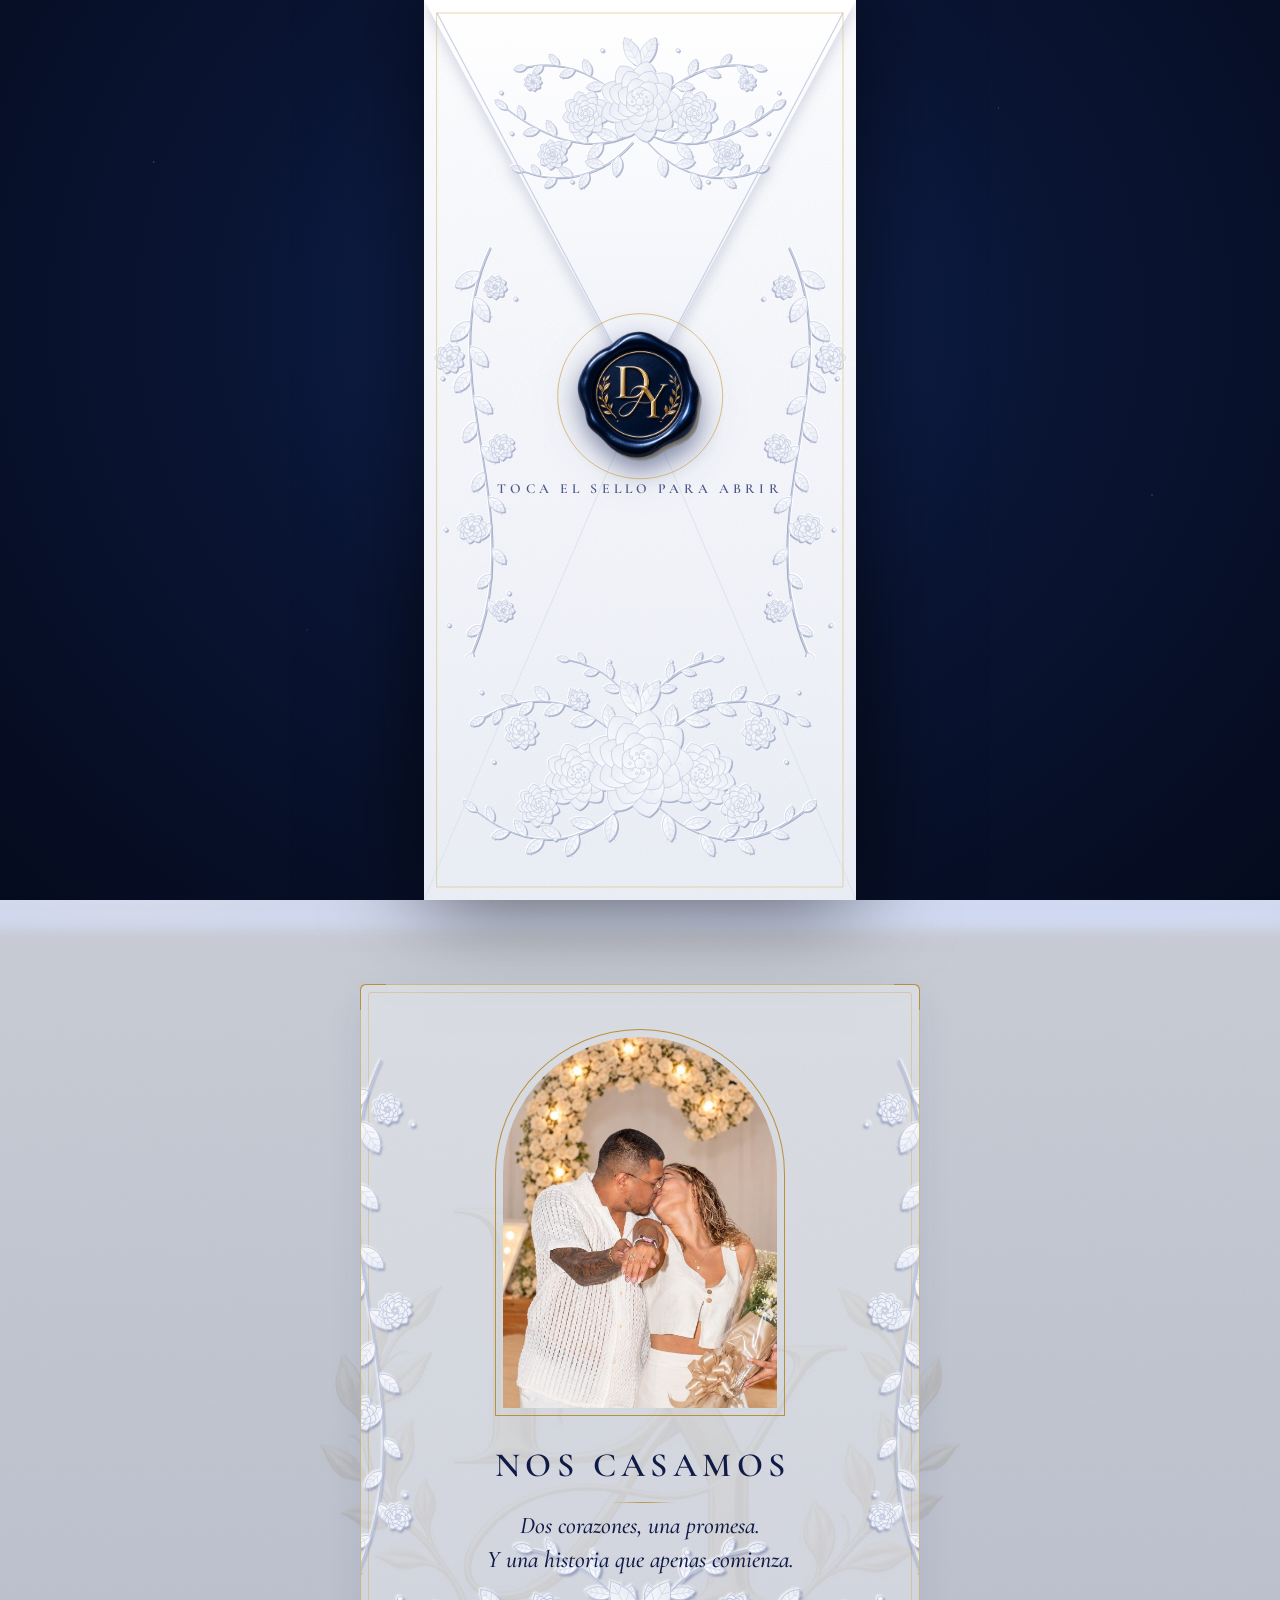
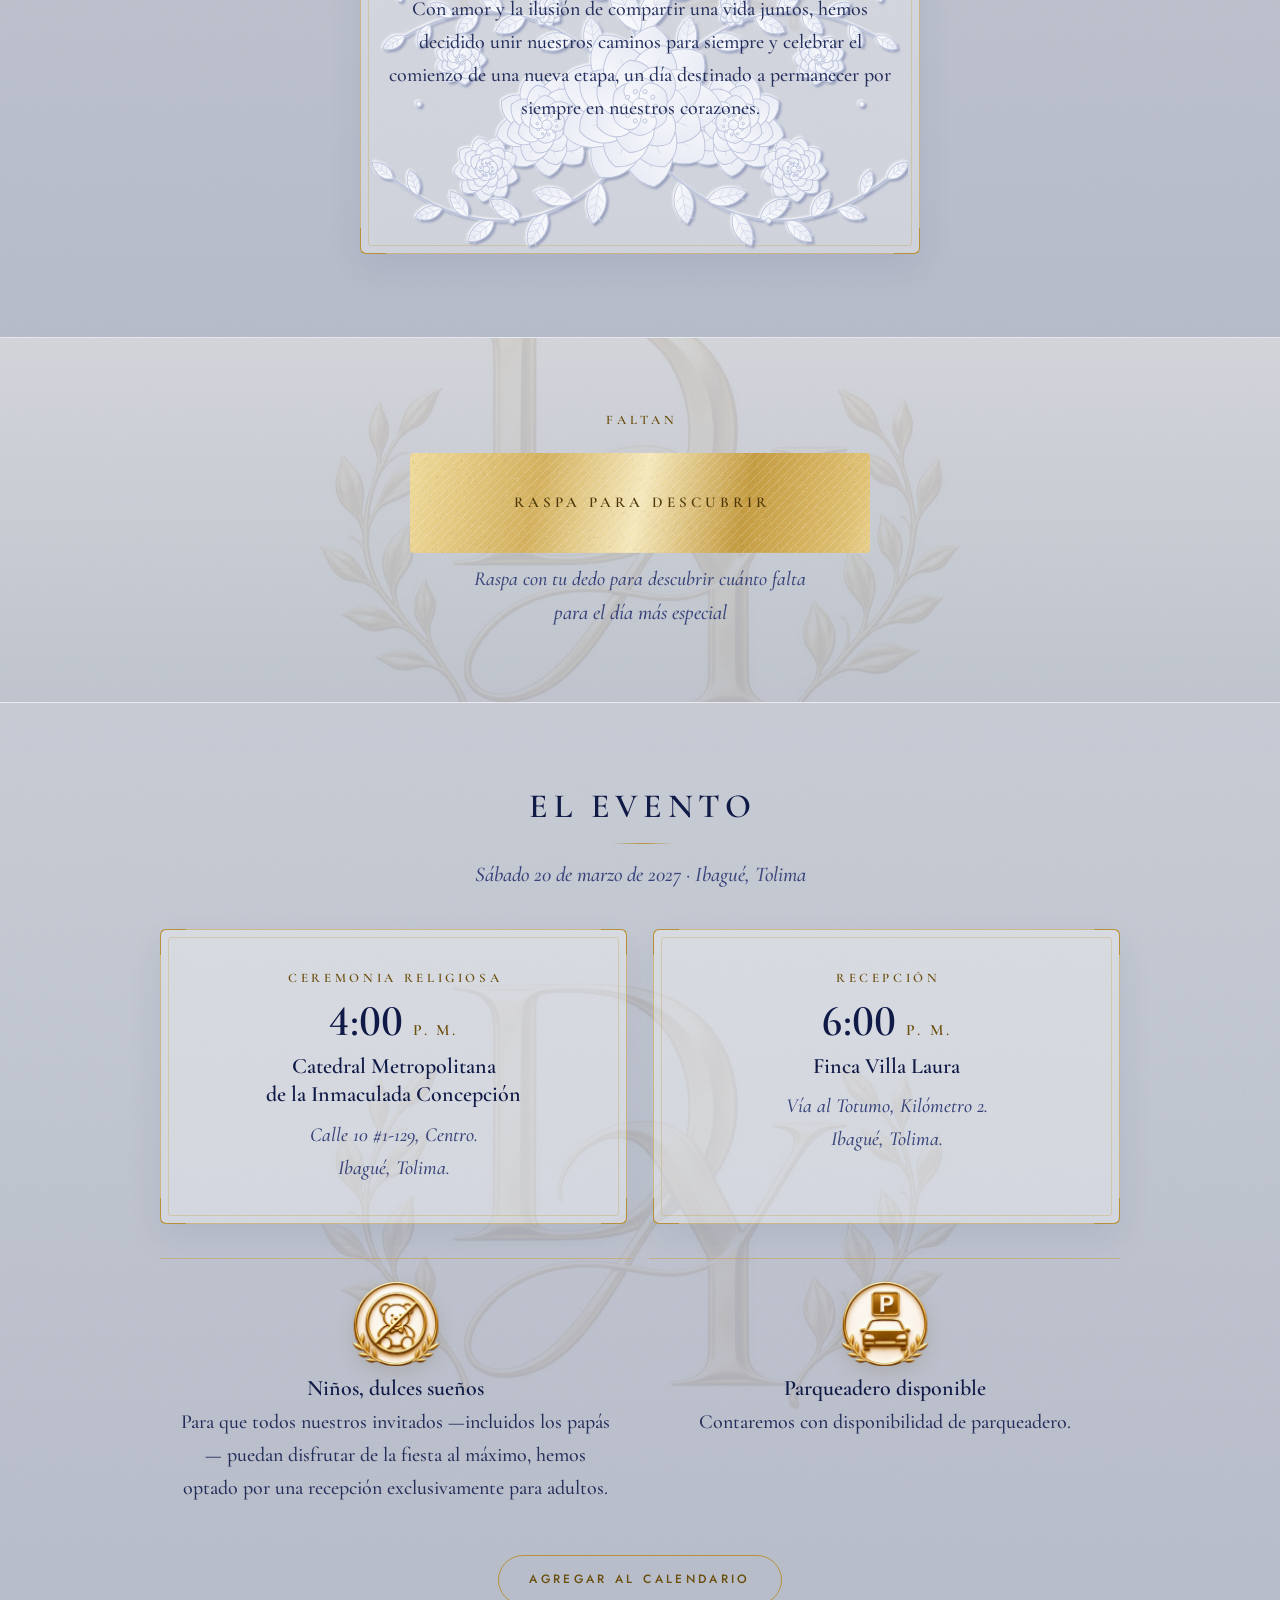
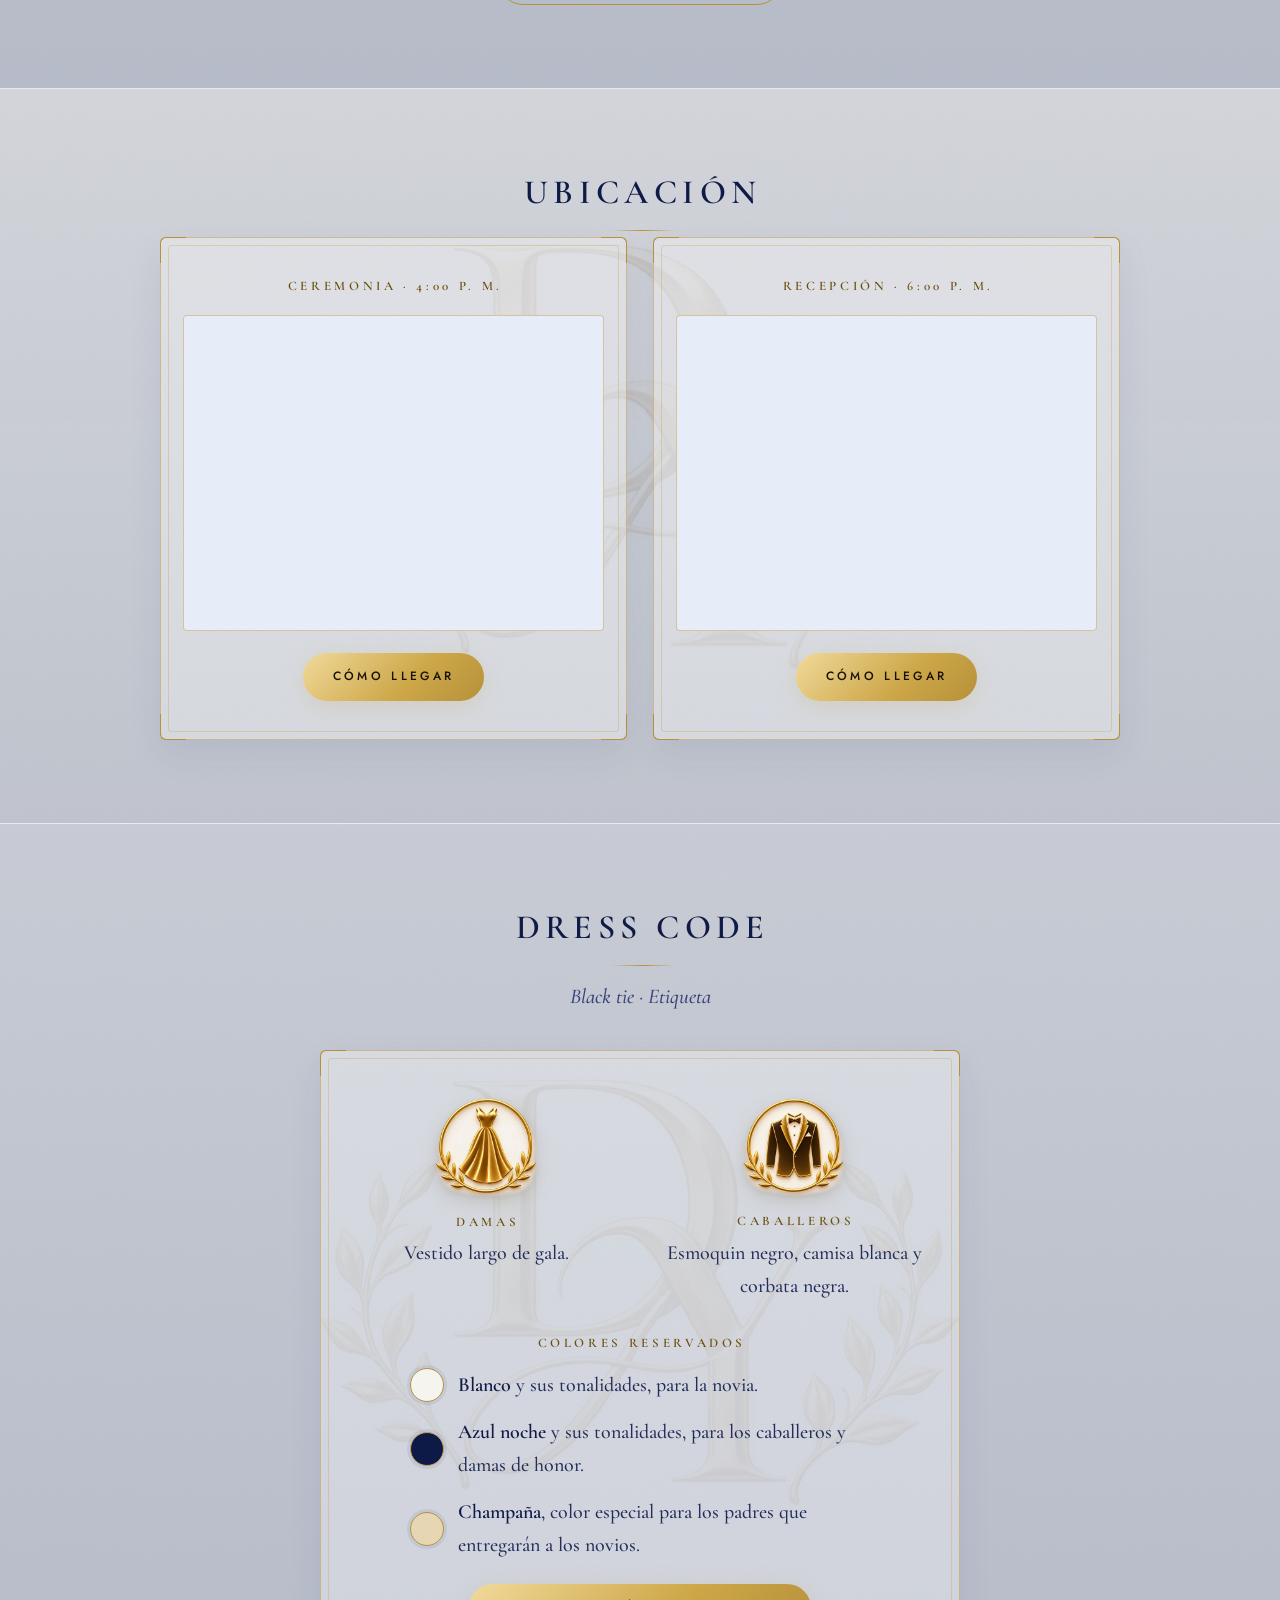
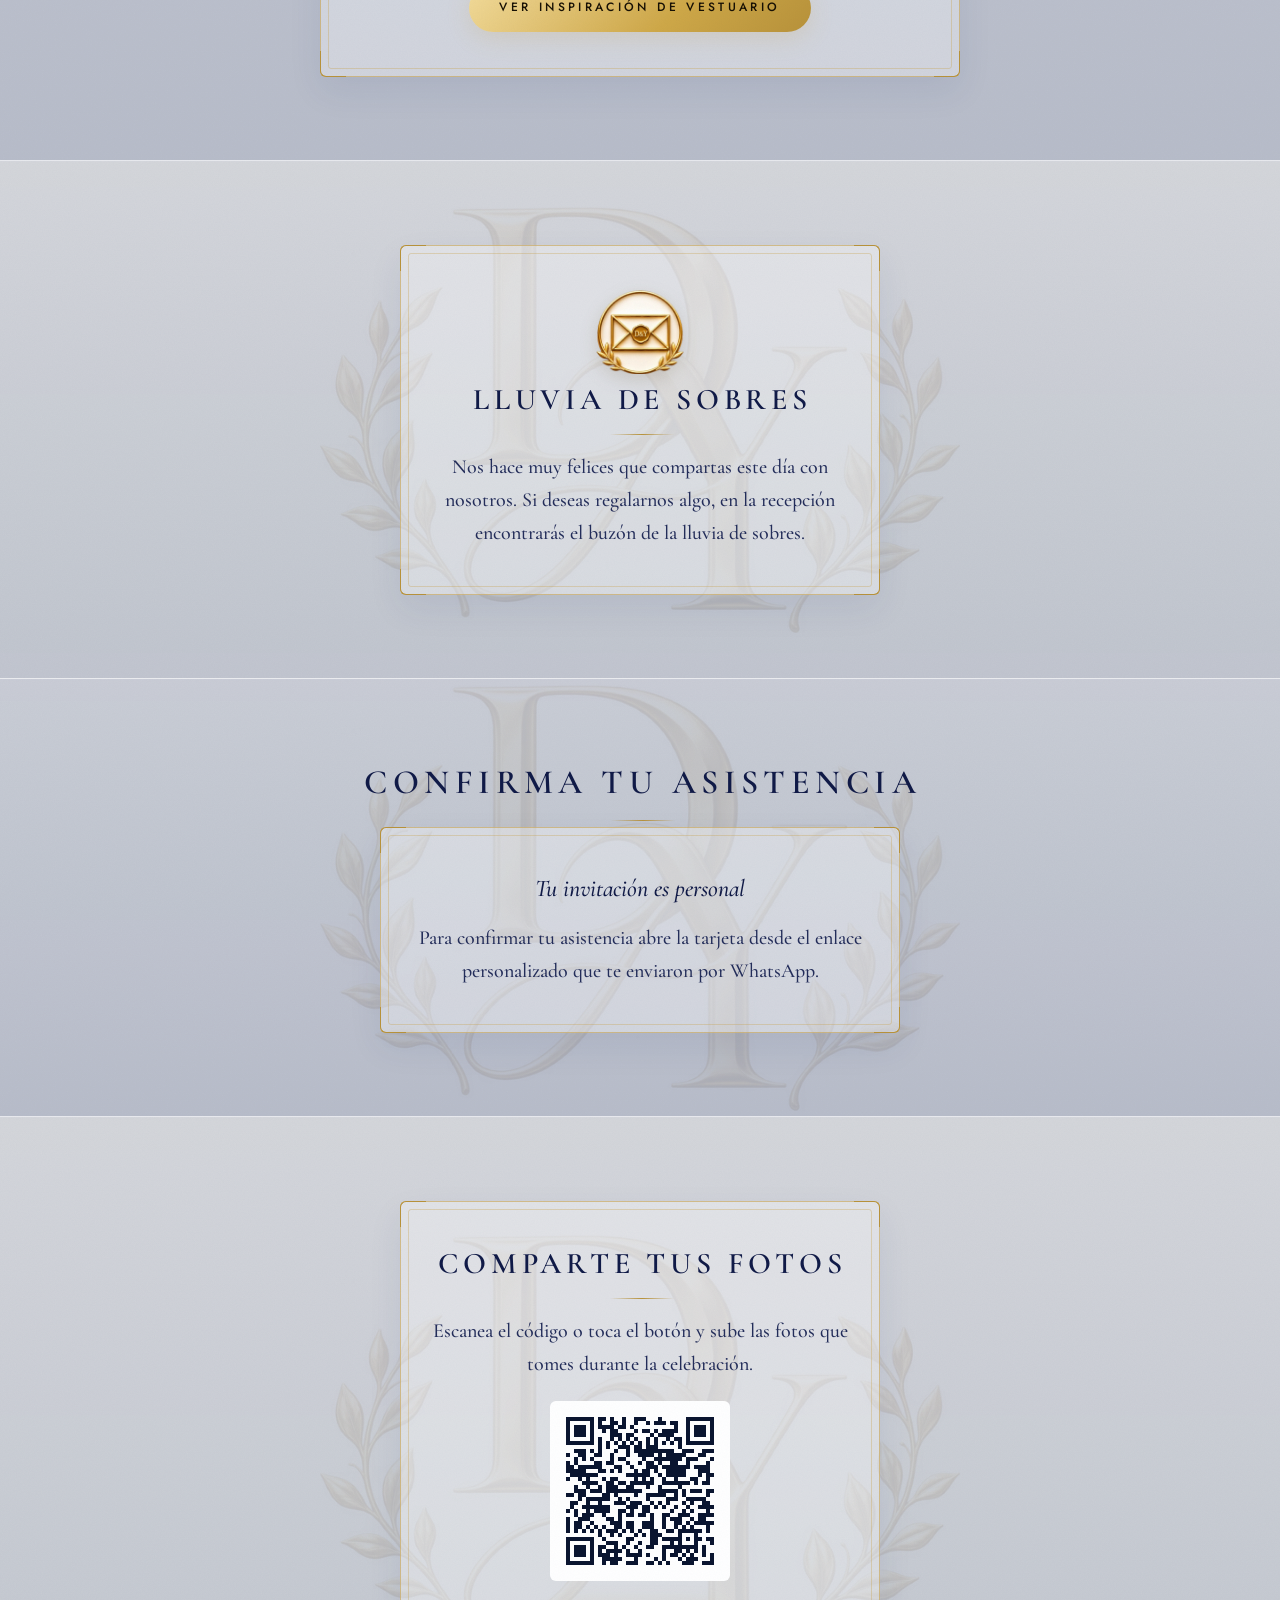
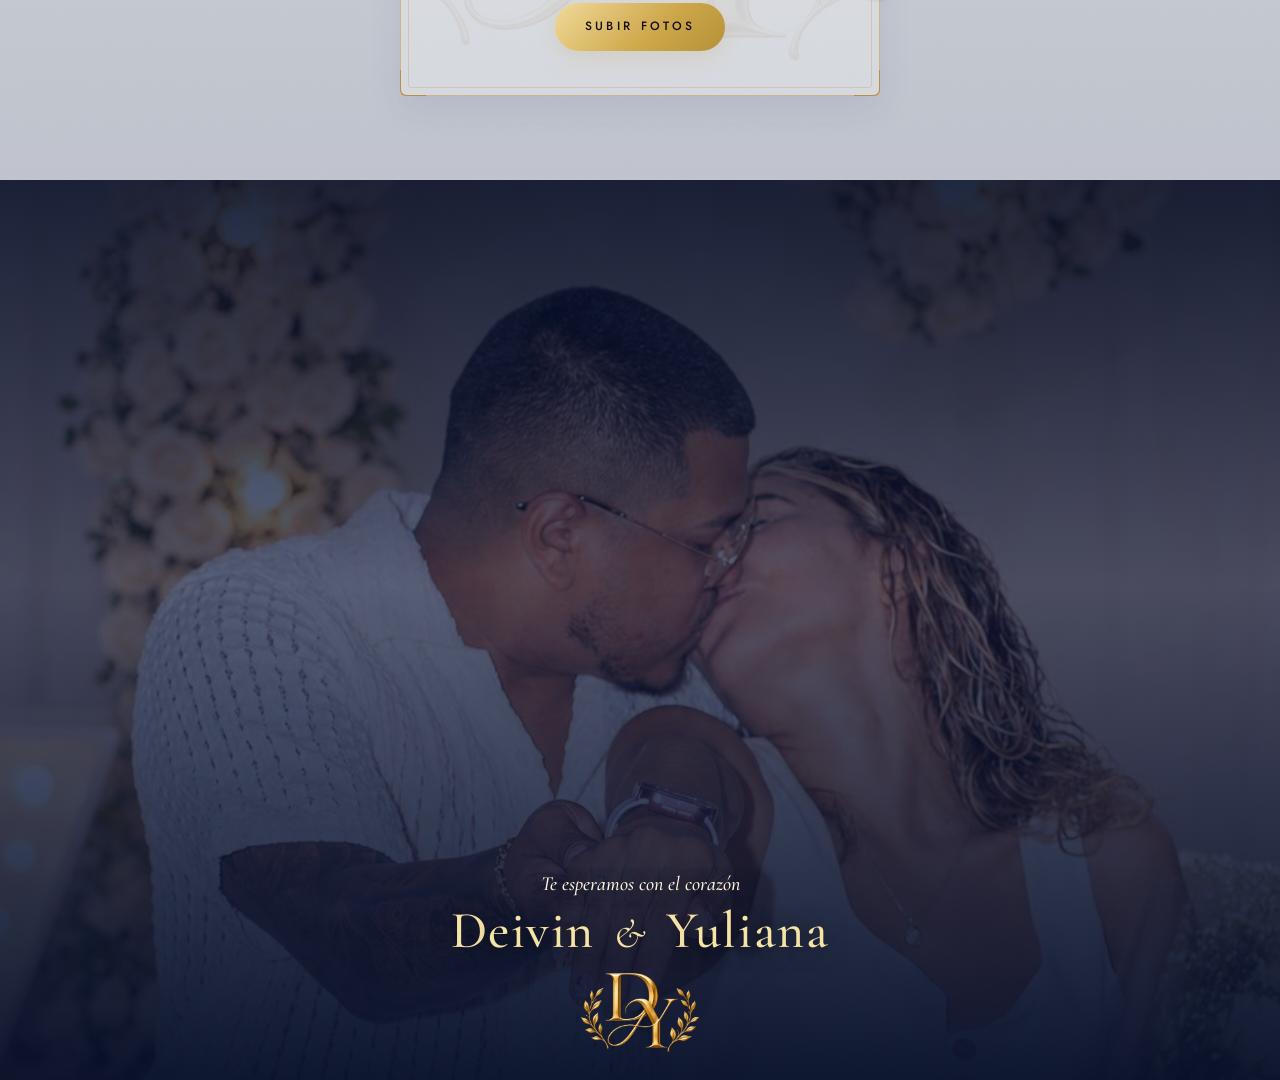
==== commit e40f93a6: "Names in Cormorant Garamond (upright, italic ampersand) across hero, video title and closing Co-Auth" ====
--- a/index.html
+++ b/index.html
@@ -11,7 +11,7 @@
 <meta property="og:title" content="Deivin & Yuliana · Nos casamos">
 <meta property="og:description" content="Con amor y mucha ilusión, te invitamos a celebrar con nosotros · 20.03.2027">
 <meta property="og:image" content="https://karenquinteroboni.github.io/Deivin-Yuliana/assets/img/og.jpg">
-<link rel="preload" as="image" href="assets/img/seal.webp?v=5">
+<link rel="preload" as="image" href="assets/img/seal.webp?v=6">
 <link rel="stylesheet" href="css/fonts.css">
 <link rel="stylesheet" href="css/styles.css">
 </head>
@@ -35,14 +35,14 @@
       <div class="env-back"></div>
 
       <div class="flap" id="flap">
-        <div class="flap-face flap-front"><img class="orn orn-top" src="assets/img/orn-top.svg?v=5" alt=""></div>
+        <div class="flap-face flap-front"><img class="orn orn-top" src="assets/img/orn-top.svg?v=6" alt=""></div>
         <div class="flap-face flap-inner"></div>
       </div>
       <div class="pocket"></div>
 
-      <img class="orn orn-side orn-left" src="assets/img/orn-side.svg?v=5" alt="">
-      <img class="orn orn-side orn-right" src="assets/img/orn-side.svg?v=5" alt="">
-      <img class="orn orn-bottom" src="assets/img/orn-bottom.svg?v=5" alt="">
+      <img class="orn orn-side orn-left" src="assets/img/orn-side.svg?v=6" alt="">
+      <img class="orn orn-side orn-right" src="assets/img/orn-side.svg?v=6" alt="">
+      <img class="orn orn-bottom" src="assets/img/orn-bottom.svg?v=6" alt="">
 
       <!-- líneas de pliegue + luces que recorren el sobre desde el sello (se dimensionan por JS) -->
       <svg class="lines" id="lines" aria-hidden="true">
@@ -60,7 +60,7 @@
       </svg>
 
       <button class="seal" id="seal" type="button" aria-label="Abrir invitación: toca el sello">
-        <img src="assets/img/seal.webp?v=5" alt="Sello de lacre con las iniciales D y Y" width="260" height="270">
+        <img src="assets/img/seal.webp?v=6" alt="Sello de lacre con las iniciales D y Y" width="260" height="270">
         <span class="seal-ring" aria-hidden="true"></span>
       </button>
       <p class="hint" id="hint">Toca el sello para abrir</p>
@@ -72,8 +72,8 @@
 
   <!-- Video de apertura -->
   <div class="walk" id="walk" aria-hidden="true">
-    <video id="walkVideo" muted playsinline preload="auto" poster="assets/img/caminata-poster.jpg?v=5">
-      <source src="assets/media/caminata.mp4?v=5" type="video/mp4">
+    <video id="walkVideo" muted playsinline preload="auto" poster="assets/img/caminata-poster.jpg?v=6">
+      <source src="assets/media/caminata.mp4?v=6" type="video/mp4">
     </video>
     <div class="walk-shade"></div>
     <p class="walk-title"><span class="ini">D</span>eivin <span>&amp;</span> <span class="ini">Y</span>uliana</p>
@@ -81,7 +81,7 @@
   </div>
 </div>
 
-<audio id="music" src="assets/media/musica.mp3?v=5" loop preload="auto"></audio>
+<audio id="music" src="assets/media/musica.mp3?v=6" loop preload="auto"></audio>
 
 <div class="backdrop" aria-hidden="true"></div>
 
@@ -97,7 +97,7 @@
 </div>
 
 <nav class="menu" id="menu" aria-label="Menú de navegación" hidden>
-  <img class="menu-mono" src="assets/img/monogram.webp?v=5" alt="" width="120">
+  <img class="menu-mono" src="assets/img/monogram.webp?v=6" alt="" width="120">
   <ul>
     <li><a href="#inicio">Inicio</a></li>
     <li><a href="#nos-casamos">Nos casamos</a></li>
@@ -116,7 +116,7 @@
 
   <!-- PORTADA -->
   <section id="inicio" class="hero">
-    <img class="hero-bg" src="assets/img/playa.jpg?v=5" alt="Deivin y Yuliana abrazados al atardecer en la playa">
+    <img class="hero-bg" src="assets/img/playa.jpg?v=6" alt="Deivin y Yuliana abrazados al atardecer en la playa">
     <div class="hero-shade"></div>
     <div class="hero-in reveal">
       <p class="eyebrow">Con amor y mucha ilusión</p>
@@ -132,12 +132,12 @@
     <div class="wm" aria-hidden="true"></div>
     <div class="frame reveal has-relief">
       <div class="relief" aria-hidden="true">
-        <img class="rl rl-l" src="assets/img/orn-side.svg?v=5" alt="">
-        <img class="rl rl-r" src="assets/img/orn-side.svg?v=5" alt="">
-        <img class="rl rl-b" src="assets/img/orn-bottom.svg?v=5" alt="">
-      </div>
-      <span class="corner tl"></span><span class="corner tr"></span><span class="corner bl"></span><span class="corner br"></span>
-      <figure class="arch"><img src="assets/img/pareja.jpg?v=5" alt="Deivin y Yuliana" loading="lazy"></figure>
+        <img class="rl rl-l" src="assets/img/orn-side.svg?v=6" alt="">
+        <img class="rl rl-r" src="assets/img/orn-side.svg?v=6" alt="">
+        <img class="rl rl-b" src="assets/img/orn-bottom.svg?v=6" alt="">
+      </div>
+      <span class="corner tl"></span><span class="corner tr"></span><span class="corner bl"></span><span class="corner br"></span>
+      <figure class="arch"><img src="assets/img/pareja.jpg?v=6" alt="Deivin y Yuliana" loading="lazy"></figure>
       <h2 class="sec-title">Nos casamos</h2>
       <p class="lead">Dos corazones, una promesa.<br>Y una historia que apenas comienza.</p>
       <p class="body">Con amor y la ilusión de compartir una vida juntos, hemos decidido unir nuestros caminos para siempre y celebrar el comienzo de una nueva etapa, un día destinado a permanecer por siempre en nuestros corazones.</p>
@@ -188,12 +188,12 @@
 
     <div class="notes reveal">
       <div class="note">
-        <img class="emblem sm" src="assets/img/icon-dulces-suenos.webp?v=5" alt="" width="88" height="85">
+        <img class="emblem sm" src="assets/img/icon-dulces-suenos.webp?v=6" alt="" width="88" height="85">
         <h4>Niños, dulces sueños</h4>
         <p>Para que todos nuestros invitados —incluidos los papás— puedan disfrutar de la fiesta al máximo, hemos optado por una recepción exclusivamente para adultos.</p>
       </div>
       <div class="note">
-        <img class="emblem sm" src="assets/img/icon-parqueadero.webp?v=5" alt="" width="88" height="85">
+        <img class="emblem sm" src="assets/img/icon-parqueadero.webp?v=6" alt="" width="88" height="85">
         <h4>Parqueadero disponible</h4>
         <p>Contaremos con disponibilidad de parqueadero.</p>
       </div>
@@ -231,8 +231,8 @@
     <div class="frame reveal dress">
       <span class="corner tl"></span><span class="corner tr"></span><span class="corner bl"></span><span class="corner br"></span>
       <div class="dress-grid">
-        <div><img class="emblem" src="assets/img/icon-damas.webp?v=5" alt="" width="112" height="108"><p class="card-k">Damas</p><p>Vestido largo de gala.</p></div>
-        <div><img class="emblem" src="assets/img/icon-caballeros.webp?v=5" alt="" width="112" height="108"><p class="card-k">Caballeros</p><p>Esmoquin negro, camisa blanca y corbata negra.</p></div>
+        <div><img class="emblem" src="assets/img/icon-damas.webp?v=6" alt="" width="112" height="108"><p class="card-k">Damas</p><p>Vestido largo de gala.</p></div>
+        <div><img class="emblem" src="assets/img/icon-caballeros.webp?v=6" alt="" width="112" height="108"><p class="card-k">Caballeros</p><p>Esmoquin negro, camisa blanca y corbata negra.</p></div>
       </div>
       <p class="card-k reserved-t">Colores reservados</p>
       <ul class="reserved">
@@ -249,7 +249,7 @@
     <div class="wm" aria-hidden="true"></div>
     <div class="frame reveal slim">
       <span class="corner tl"></span><span class="corner tr"></span><span class="corner bl"></span><span class="corner br"></span>
-      <img class="emblem sm" src="assets/img/icon-sobres.webp?v=5" alt="" width="88" height="85">
+      <img class="emblem sm" src="assets/img/icon-sobres.webp?v=6" alt="" width="88" height="85">
       <h2 class="sec-title small">Lluvia de sobres</h2>
       <p class="body">Nos hace muy felices que compartas este día con nosotros. Si deseas regalarnos algo, en la recepción encontrarás el buzón de la lluvia de sobres.</p>
     </div>
@@ -279,12 +279,12 @@
 
   <!-- DESPEDIDA -->
   <footer class="bye">
-    <img class="bye-bg" src="assets/img/pareja.jpg?v=5" alt="">
+    <img class="bye-bg" src="assets/img/pareja.jpg?v=6" alt="">
     <div class="bye-tint" aria-hidden="true"></div>
     <div class="reveal">
       <p class="lead">Te esperamos con el corazón</p>
       <p class="names small"><span class="ini">D</span>eivin <span>&amp;</span> <span class="ini">Y</span>uliana</p>
-      <img class="bye-mono" src="assets/img/monogram.webp?v=5" alt="Monograma D y Y" width="220">
+      <img class="bye-mono" src="assets/img/monogram.webp?v=6" alt="Monograma D y Y" width="220">
     </div>
   </footer>
 </main>
--- a/css/styles.css
+++ b/css/styles.css
@@ -100,7 +100,7 @@
 .intro.walking .walk{opacity:1;visibility:visible}
 .walk video{width:100%;height:100%;object-fit:cover;object-position:50% 60%}
 .walk-shade{position:absolute;inset:0;background:linear-gradient(0deg,#050b1ecc,transparent 45%),linear-gradient(180deg,#050b1e88,transparent 30%)}
-.walk-title{position:absolute;left:0;right:0;bottom:16vh;text-align:center;font-family:var(--script);font-size:clamp(42px,11.5vw,64px);line-height:1.1;
+.walk-title{position:absolute;left:0;right:0;bottom:16vh;text-align:center;font-family:var(--serif);font-weight:500;letter-spacing:.03em;font-size:clamp(42px,11.6vw,66px);line-height:1.1;
   color:var(--gold-l);text-shadow:0 2px 24px #000a;opacity:0;transform:translateY(14px);transition:opacity 1.4s,transform 1.4s}
 .intro.walking .walk-title{opacity:1;transform:none;transition-delay:1.6s}
 .skip{position:absolute;right:max(16px,env(safe-area-inset-right));bottom:max(18px,env(safe-area-inset-bottom));font-family:var(--sans);font-size:11px;letter-spacing:.3em;text-transform:uppercase;
@@ -129,7 +129,7 @@
    Pinyon Script solo para los nombres de los novios;
    Jost únicamente en enlaces y botones (.btn, .skip).
    Escala: nombres 46–64 · h2 27–34 · lead 21–24 · h3 22 · cuerpo 18–20 · etiqueta 13 */
-:root{--fs-body:clamp(18px,4.7vw,20px);--fs-lead:clamp(21px,5.4vw,24px);--fs-h2:clamp(26px,7vw,34px);--fs-label:13px;--fs-names:clamp(46px,13vw,64px)}
+:root{--fs-body:clamp(18px,4.7vw,20px);--fs-lead:clamp(21px,5.4vw,24px);--fs-h2:clamp(26px,7vw,34px);--fs-label:13px;--fs-names:clamp(42px,11.6vw,66px)}
 body{font-size:var(--fs-body);font-weight:500;line-height:1.65}
 
 /* ============ SECCIONES (papel vegetal) ============ */
@@ -139,15 +139,15 @@
 .sec::after{content:"";position:absolute;inset:0;background:var(--grain);opacity:.5;mix-blend-mode:multiply;pointer-events:none}
 .sec>*:not(.wm),.bye>.reveal{position:relative}
 .hero+.sec{box-shadow:0 -1px 0 var(--gold-line)}
-.wm{position:absolute;inset:0;pointer-events:none;background:url(../assets/img/monogram.webp?v=5) center 50%/min(92vw,640px) no-repeat;mix-blend-mode:multiply;opacity:.1}
+.wm{position:absolute;inset:0;pointer-events:none;background:url(../assets/img/monogram.webp?v=6) center 50%/min(92vw,640px) no-repeat;mix-blend-mode:multiply;opacity:.1}
 
 /* fondo fijo que se transparenta (y se desenfoca) a través de cada hoja */
 .backdrop{position:fixed;inset:-30px;z-index:-1;pointer-events:none;filter:blur(6px) saturate(1.05);
   background:radial-gradient(circle at 18% 12%,#3a5fc4 0,transparent 38%),radial-gradient(circle at 88% 38%,#dcbd6e 0,transparent 26%),
     radial-gradient(circle at 12% 70%,#dcbd6e 0,transparent 22%),radial-gradient(circle at 80% 92%,#3a5fc4 0,transparent 40%),
     linear-gradient(180deg,#6d8ad2,#34519f)}
-.backdrop::before{content:"";position:absolute;inset:0;background:url(../assets/img/monogram.webp?v=5) 50% 46%/min(80vw,560px) no-repeat;opacity:.5}
-.backdrop::after{content:"";position:absolute;inset:0;background:url(../assets/img/orn-bottom.svg?v=5) 50% 8%/min(92vw,520px) no-repeat,url(../assets/img/orn-side.svg?v=5) -4% 60%/auto 70vh no-repeat,url(../assets/img/orn-side.svg?v=5) 104% 20%/auto 70vh no-repeat;opacity:.45}
+.backdrop::before{content:"";position:absolute;inset:0;background:url(../assets/img/monogram.webp?v=6) 50% 46%/min(80vw,560px) no-repeat;opacity:.5}
+.backdrop::after{content:"";position:absolute;inset:0;background:url(../assets/img/orn-bottom.svg?v=6) 50% 8%/min(92vw,520px) no-repeat,url(../assets/img/orn-side.svg?v=6) -4% 60%/auto 70vh no-repeat,url(../assets/img/orn-side.svg?v=6) 104% 20%/auto 70vh no-repeat;opacity:.45}
 
 /* ---- texto ---- */
 .eyebrow{font-family:var(--serif);font-weight:600;font-size:var(--fs-label);letter-spacing:.3em;text-transform:uppercase;color:var(--gold-ink);padding-left:.3em}
@@ -157,8 +157,8 @@
 .sec-sub{font-style:italic;font-weight:500;font-size:calc(var(--fs-body) + 1px);color:var(--muted);margin:14px 0 36px}
 .lead{font-size:var(--fs-lead);font-style:italic;font-weight:500;line-height:1.4;color:var(--ink-h)}
 .body{max-width:34em;margin:16px auto 0;color:var(--text)}
-.names{font-family:var(--script);font-weight:400;line-height:1.1;color:var(--gold-ink)}
-.names span,.walk-title span{font-family:var(--script);font-style:normal;font-weight:400;font-size:.92em;margin:0 .1em;color:inherit}
+.names{font-family:var(--serif);font-weight:500;font-style:var(--names-style,normal);letter-spacing:.03em;line-height:1.1;color:var(--gold-ink)}
+.names span,.walk-title span{font-family:var(--serif);font-style:italic;font-weight:400;font-size:.8em;margin:0 .14em;color:inherit}
 
 /* marco ornamental casi transparente */
 .frame{position:relative;max-width:560px;margin:0 auto;padding:44px 26px;border:1px solid #c9a24d99;border-radius:6px;background:#ffffff59;box-shadow:0 14px 34px #1d2f7014}
@@ -313,7 +313,7 @@
 .intro.walking .stage{visibility:hidden}
 
 /* ---- iniciales D y Y con la tipografía del monograma (Bodoni Moda) ---- */
-.names .ini,.walk-title .ini{font-family:'Bodoni Moda','Playfair Display',Georgia,serif;font-style:normal;font-weight:600;font-size:1.08em;margin:0;letter-spacing:0;line-height:1}
+.names .ini,.walk-title .ini{font-family:var(--serif);font-style:inherit;font-weight:inherit;font-size:1em;margin:0;letter-spacing:inherit;line-height:1}
 
 /* ---- cierre: nombres en su posición, logo debajo y sin sombra ---- */
 .bye{align-items:flex-start}
@@ -326,6 +326,6 @@
   .bye>.reveal{padding-top:0}
   .bye>img.bye-bg{object-position:50% 36%}
   .bye .lead{font-size:20px}
-  .bye .names{font-size:clamp(44px,6vw,56px);margin-top:4px}
+  .bye .names{font-size:clamp(40px,5vw,52px);margin-top:4px}
   .bye-mono{width:118px;margin-top:14px}
 }
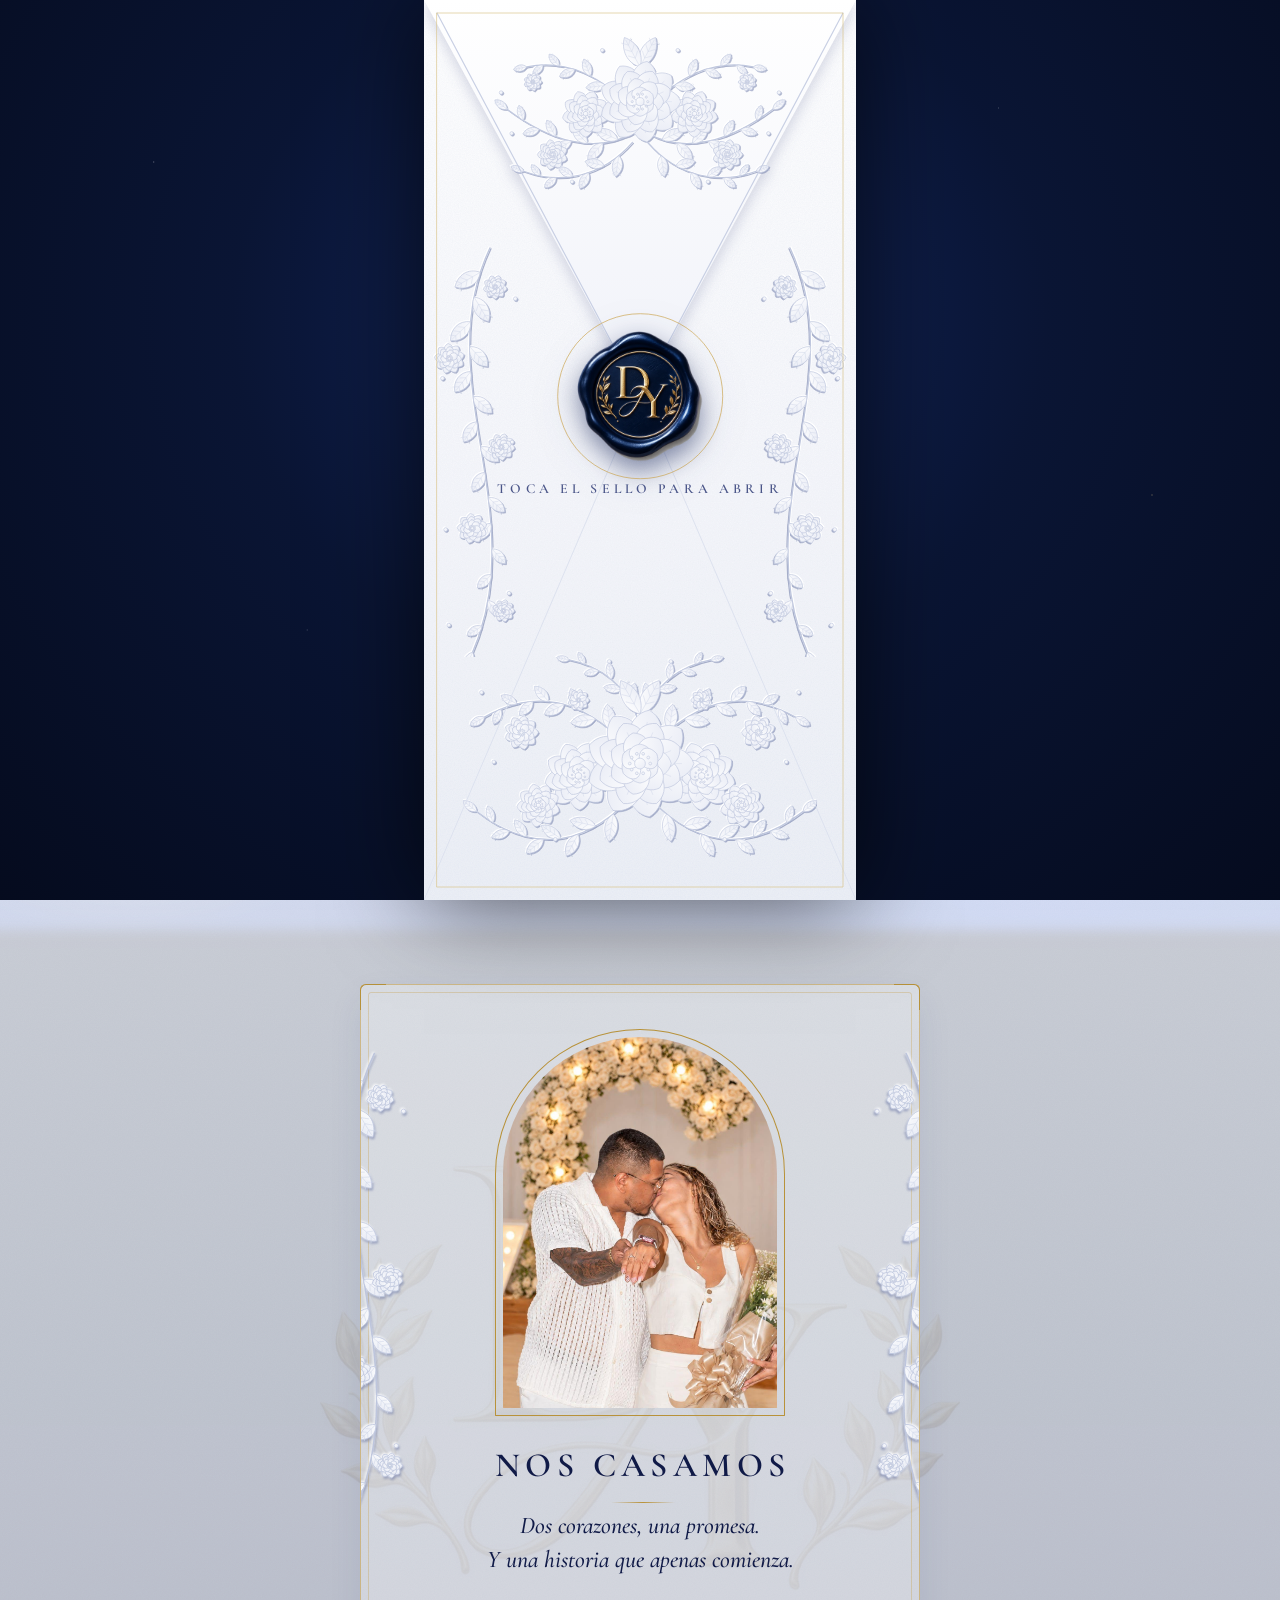
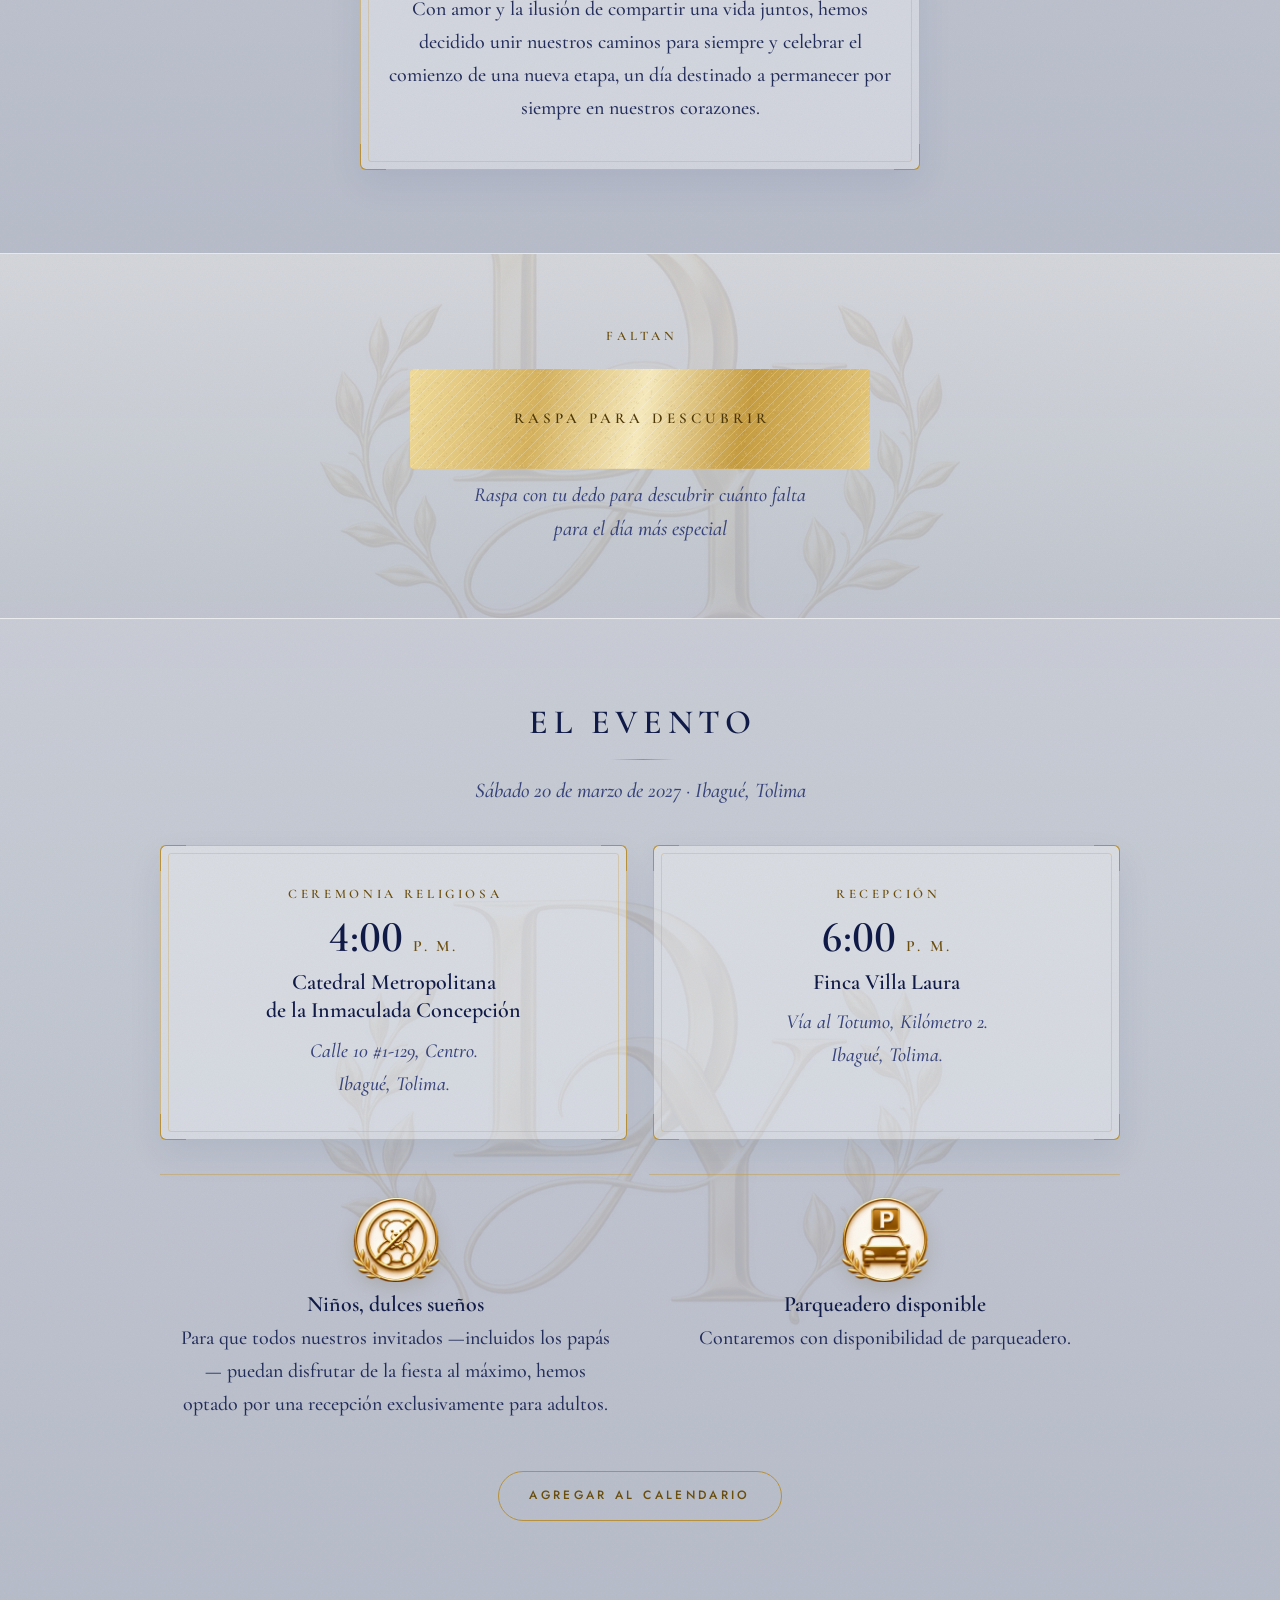
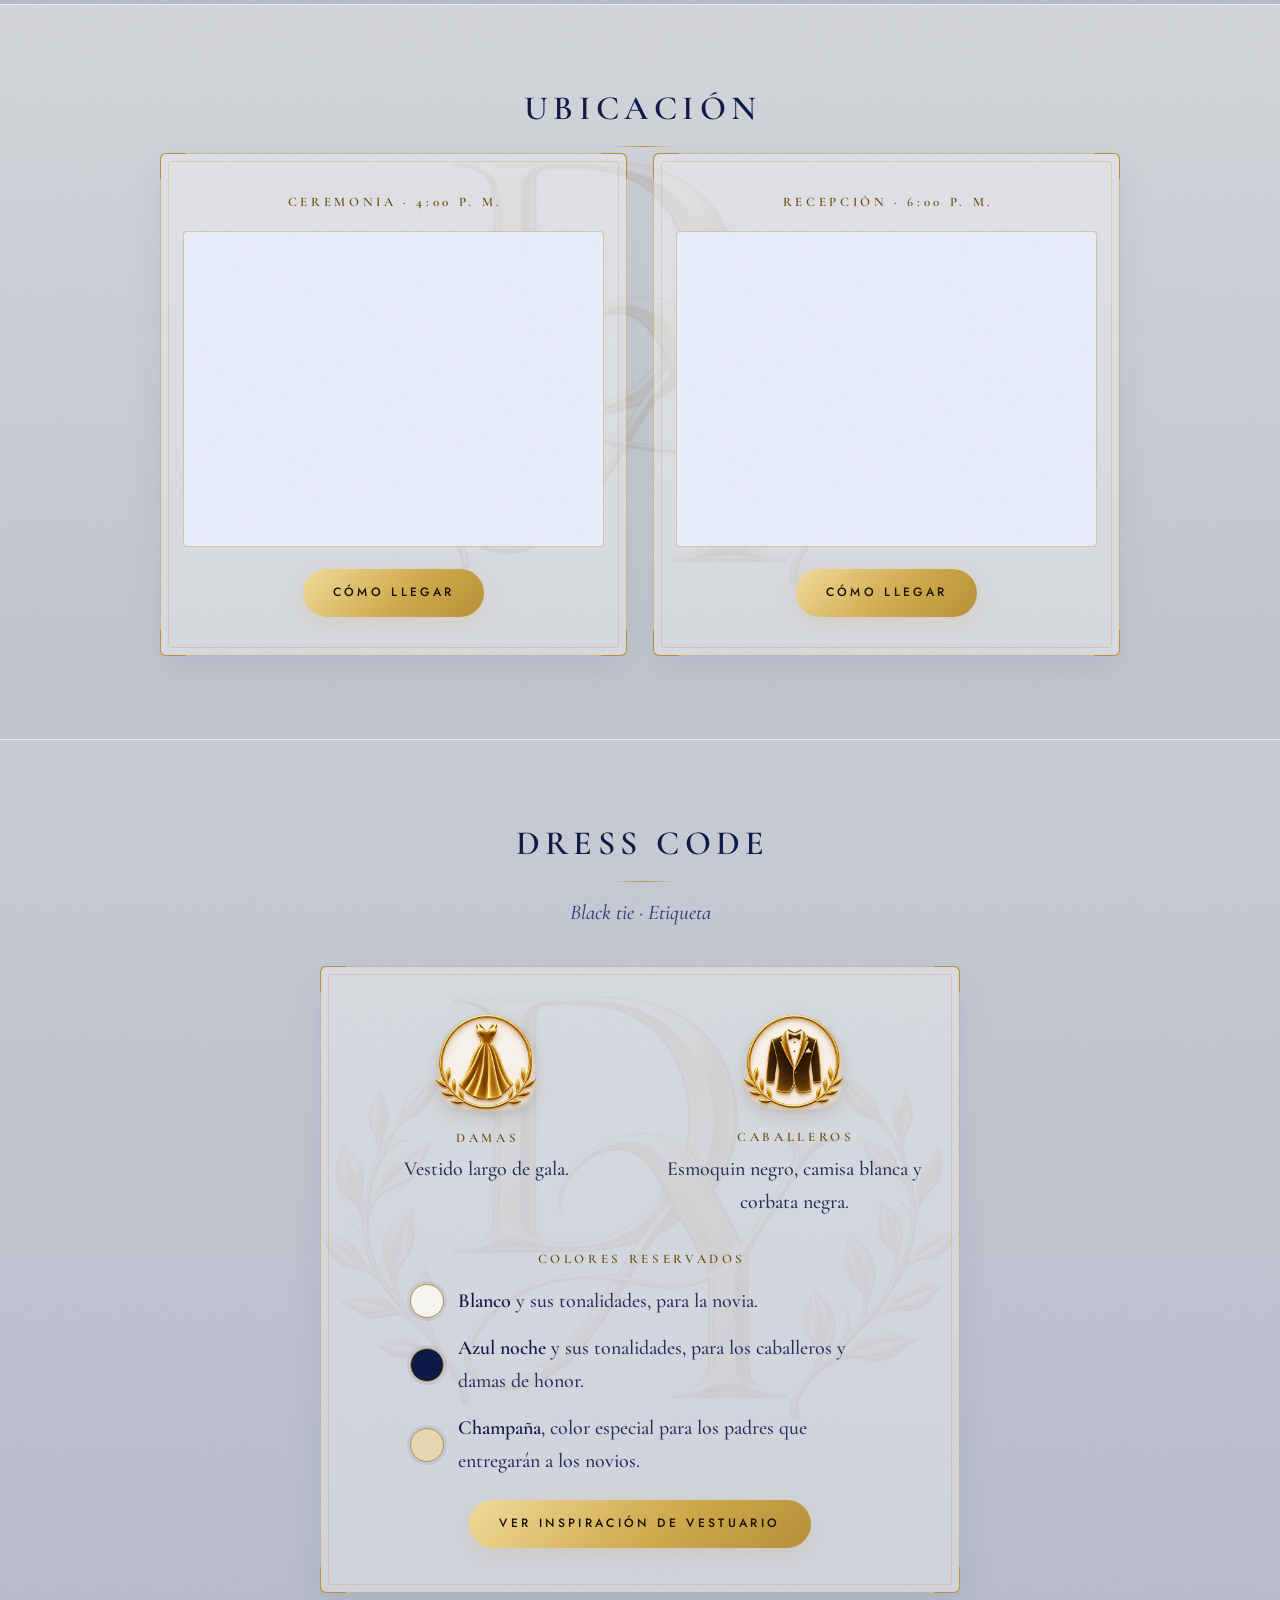
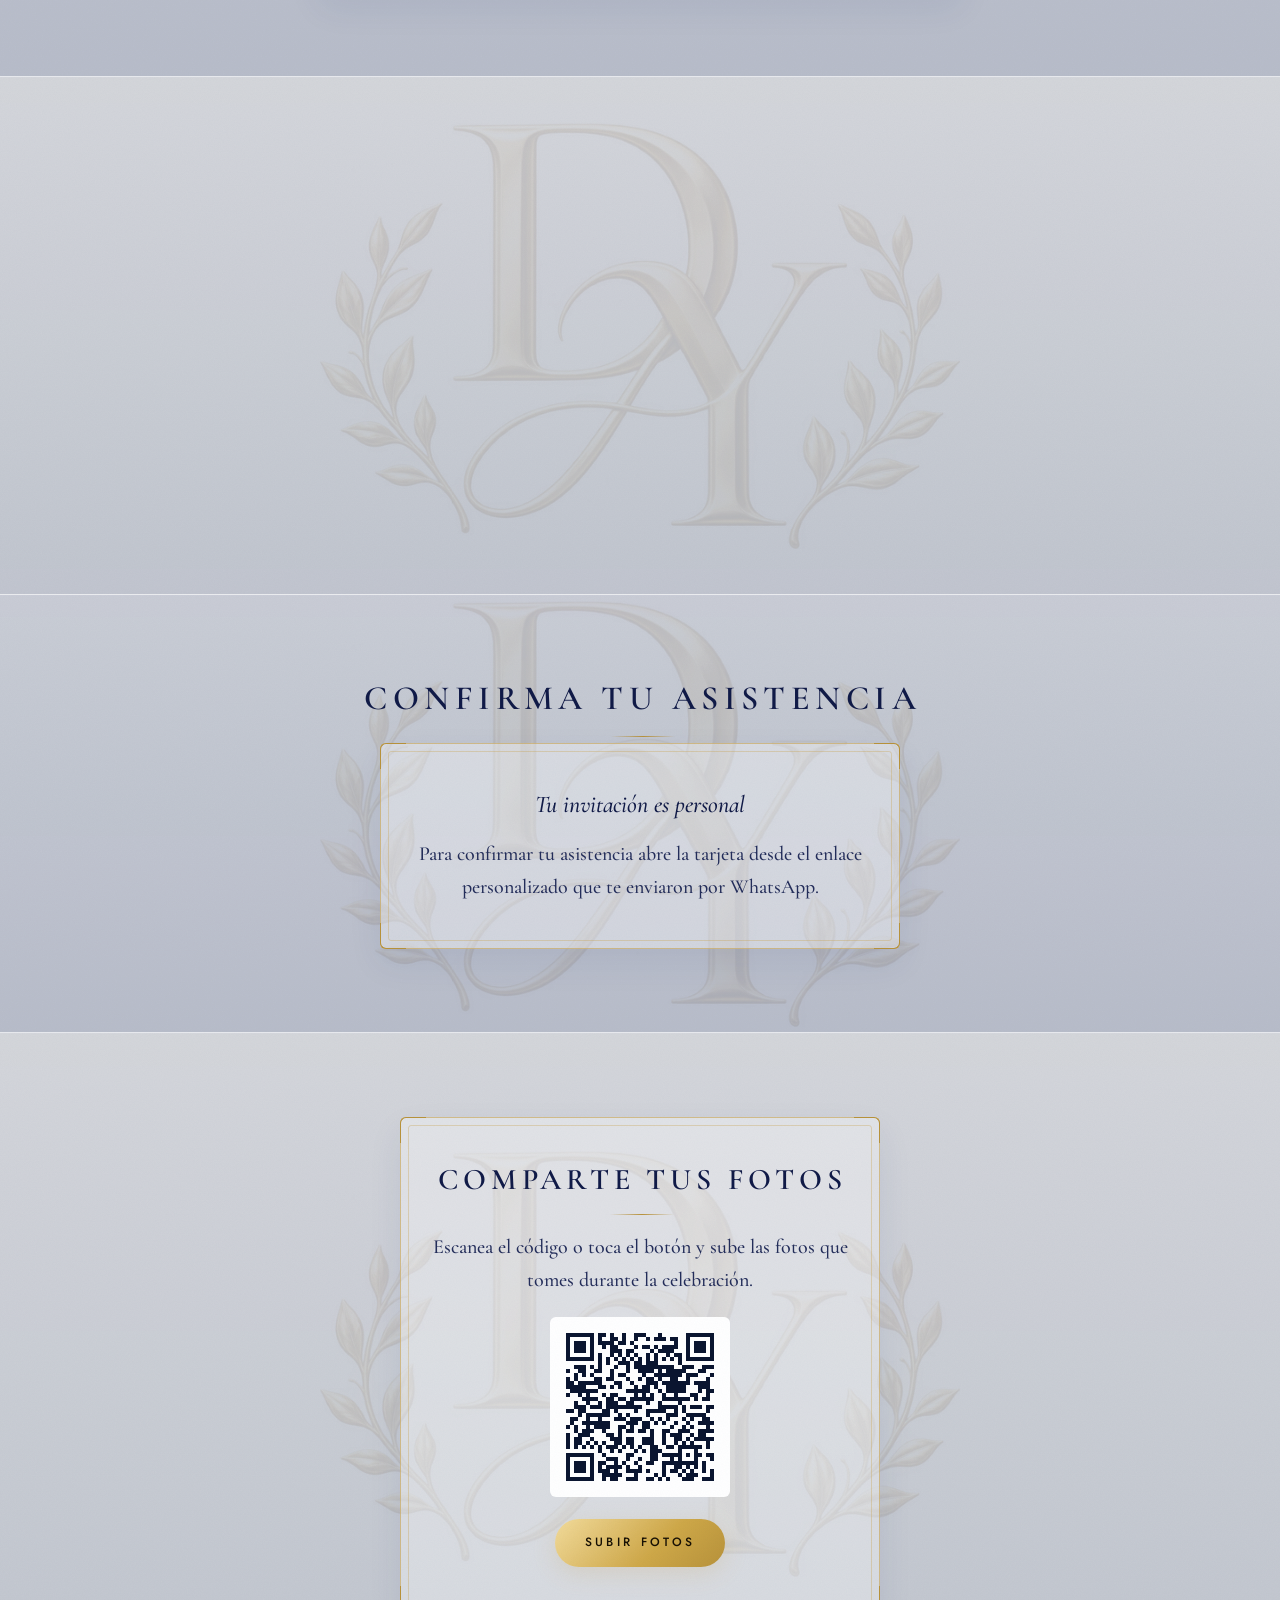
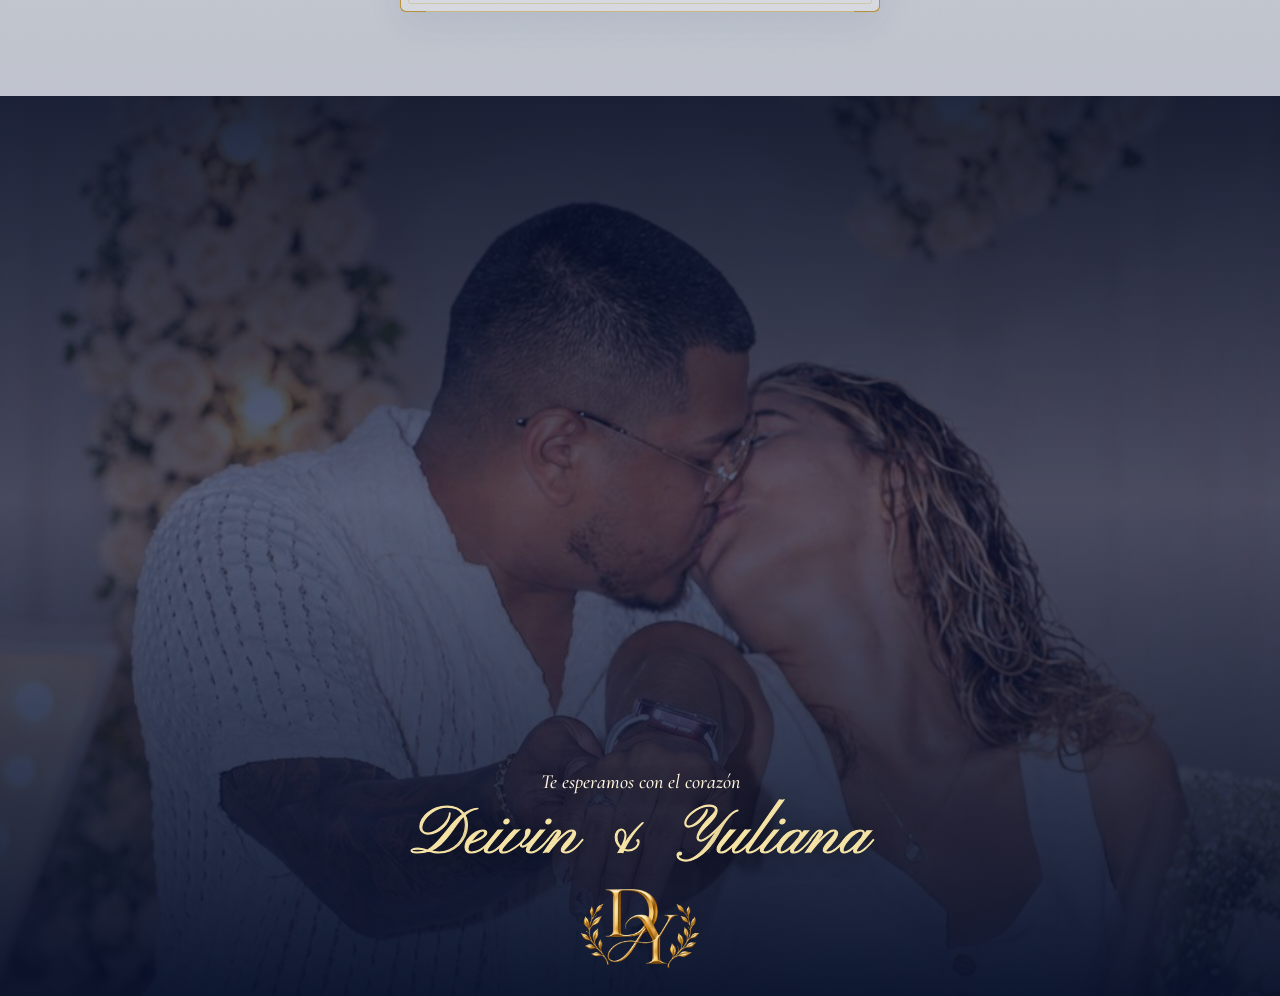
==== commit 47428183: "Names in thickened Pinyon Script (single line, contrast-reinforced); Nos casamos relief only on the " ====
--- a/index.html
+++ b/index.html
@@ -11,7 +11,7 @@
 <meta property="og:title" content="Deivin & Yuliana · Nos casamos">
 <meta property="og:description" content="Con amor y mucha ilusión, te invitamos a celebrar con nosotros · 20.03.2027">
 <meta property="og:image" content="https://karenquinteroboni.github.io/Deivin-Yuliana/assets/img/og.jpg">
-<link rel="preload" as="image" href="assets/img/seal.webp?v=6">
+<link rel="preload" as="image" href="assets/img/seal.webp?v=8">
 <link rel="stylesheet" href="css/fonts.css">
 <link rel="stylesheet" href="css/styles.css">
 </head>
@@ -35,14 +35,14 @@
       <div class="env-back"></div>
 
       <div class="flap" id="flap">
-        <div class="flap-face flap-front"><img class="orn orn-top" src="assets/img/orn-top.svg?v=6" alt=""></div>
+        <div class="flap-face flap-front"><img class="orn orn-top" src="assets/img/orn-top.svg?v=8" alt=""></div>
         <div class="flap-face flap-inner"></div>
       </div>
       <div class="pocket"></div>
 
-      <img class="orn orn-side orn-left" src="assets/img/orn-side.svg?v=6" alt="">
-      <img class="orn orn-side orn-right" src="assets/img/orn-side.svg?v=6" alt="">
-      <img class="orn orn-bottom" src="assets/img/orn-bottom.svg?v=6" alt="">
+      <img class="orn orn-side orn-left" src="assets/img/orn-side.svg?v=8" alt="">
+      <img class="orn orn-side orn-right" src="assets/img/orn-side.svg?v=8" alt="">
+      <img class="orn orn-bottom" src="assets/img/orn-bottom.svg?v=8" alt="">
 
       <!-- líneas de pliegue + luces que recorren el sobre desde el sello (se dimensionan por JS) -->
       <svg class="lines" id="lines" aria-hidden="true">
@@ -60,7 +60,7 @@
       </svg>
 
       <button class="seal" id="seal" type="button" aria-label="Abrir invitación: toca el sello">
-        <img src="assets/img/seal.webp?v=6" alt="Sello de lacre con las iniciales D y Y" width="260" height="270">
+        <img src="assets/img/seal.webp?v=8" alt="Sello de lacre con las iniciales D y Y" width="260" height="270">
         <span class="seal-ring" aria-hidden="true"></span>
       </button>
       <p class="hint" id="hint">Toca el sello para abrir</p>
@@ -72,8 +72,8 @@
 
   <!-- Video de apertura -->
   <div class="walk" id="walk" aria-hidden="true">
-    <video id="walkVideo" muted playsinline preload="auto" poster="assets/img/caminata-poster.jpg?v=6">
-      <source src="assets/media/caminata.mp4?v=6" type="video/mp4">
+    <video id="walkVideo" muted playsinline preload="auto" poster="assets/img/caminata-poster.jpg?v=8">
+      <source src="assets/media/caminata.mp4?v=8" type="video/mp4">
     </video>
     <div class="walk-shade"></div>
     <p class="walk-title"><span class="ini">D</span>eivin <span>&amp;</span> <span class="ini">Y</span>uliana</p>
@@ -81,7 +81,7 @@
   </div>
 </div>
 
-<audio id="music" src="assets/media/musica.mp3?v=6" loop preload="auto"></audio>
+<audio id="music" src="assets/media/musica.mp3?v=8" loop preload="auto"></audio>
 
 <div class="backdrop" aria-hidden="true"></div>
 
@@ -97,7 +97,7 @@
 </div>
 
 <nav class="menu" id="menu" aria-label="Menú de navegación" hidden>
-  <img class="menu-mono" src="assets/img/monogram.webp?v=6" alt="" width="120">
+  <img class="menu-mono" src="assets/img/monogram.webp?v=8" alt="" width="120">
   <ul>
     <li><a href="#inicio">Inicio</a></li>
     <li><a href="#nos-casamos">Nos casamos</a></li>
@@ -116,7 +116,7 @@
 
   <!-- PORTADA -->
   <section id="inicio" class="hero">
-    <img class="hero-bg" src="assets/img/playa.jpg?v=6" alt="Deivin y Yuliana abrazados al atardecer en la playa">
+    <img class="hero-bg" src="assets/img/playa.jpg?v=8" alt="Deivin y Yuliana abrazados al atardecer en la playa">
     <div class="hero-shade"></div>
     <div class="hero-in reveal">
       <p class="eyebrow">Con amor y mucha ilusión</p>
@@ -132,12 +132,11 @@
     <div class="wm" aria-hidden="true"></div>
     <div class="frame reveal has-relief">
       <div class="relief" aria-hidden="true">
-        <img class="rl rl-l" src="assets/img/orn-side.svg?v=6" alt="">
-        <img class="rl rl-r" src="assets/img/orn-side.svg?v=6" alt="">
-        <img class="rl rl-b" src="assets/img/orn-bottom.svg?v=6" alt="">
-      </div>
-      <span class="corner tl"></span><span class="corner tr"></span><span class="corner bl"></span><span class="corner br"></span>
-      <figure class="arch"><img src="assets/img/pareja.jpg?v=6" alt="Deivin y Yuliana" loading="lazy"></figure>
+        <img class="rl rl-l" src="assets/img/orn-side.svg?v=8" alt="">
+        <img class="rl rl-r" src="assets/img/orn-side.svg?v=8" alt="">
+      </div>
+      <span class="corner tl"></span><span class="corner tr"></span><span class="corner bl"></span><span class="corner br"></span>
+      <figure class="arch"><img src="assets/img/pareja.jpg?v=8" alt="Deivin y Yuliana" loading="lazy"></figure>
       <h2 class="sec-title">Nos casamos</h2>
       <p class="lead">Dos corazones, una promesa.<br>Y una historia que apenas comienza.</p>
       <p class="body">Con amor y la ilusión de compartir una vida juntos, hemos decidido unir nuestros caminos para siempre y celebrar el comienzo de una nueva etapa, un día destinado a permanecer por siempre en nuestros corazones.</p>
@@ -188,12 +187,12 @@
 
     <div class="notes reveal">
       <div class="note">
-        <img class="emblem sm" src="assets/img/icon-dulces-suenos.webp?v=6" alt="" width="88" height="85">
+        <img class="emblem sm" src="assets/img/icon-dulces-suenos.webp?v=8" alt="" width="88" height="85">
         <h4>Niños, dulces sueños</h4>
         <p>Para que todos nuestros invitados —incluidos los papás— puedan disfrutar de la fiesta al máximo, hemos optado por una recepción exclusivamente para adultos.</p>
       </div>
       <div class="note">
-        <img class="emblem sm" src="assets/img/icon-parqueadero.webp?v=6" alt="" width="88" height="85">
+        <img class="emblem sm" src="assets/img/icon-parqueadero.webp?v=8" alt="" width="88" height="85">
         <h4>Parqueadero disponible</h4>
         <p>Contaremos con disponibilidad de parqueadero.</p>
       </div>
@@ -231,8 +230,8 @@
     <div class="frame reveal dress">
       <span class="corner tl"></span><span class="corner tr"></span><span class="corner bl"></span><span class="corner br"></span>
       <div class="dress-grid">
-        <div><img class="emblem" src="assets/img/icon-damas.webp?v=6" alt="" width="112" height="108"><p class="card-k">Damas</p><p>Vestido largo de gala.</p></div>
-        <div><img class="emblem" src="assets/img/icon-caballeros.webp?v=6" alt="" width="112" height="108"><p class="card-k">Caballeros</p><p>Esmoquin negro, camisa blanca y corbata negra.</p></div>
+        <div><img class="emblem" src="assets/img/icon-damas.webp?v=8" alt="" width="112" height="108"><p class="card-k">Damas</p><p>Vestido largo de gala.</p></div>
+        <div><img class="emblem" src="assets/img/icon-caballeros.webp?v=8" alt="" width="112" height="108"><p class="card-k">Caballeros</p><p>Esmoquin negro, camisa blanca y corbata negra.</p></div>
       </div>
       <p class="card-k reserved-t">Colores reservados</p>
       <ul class="reserved">
@@ -249,7 +248,7 @@
     <div class="wm" aria-hidden="true"></div>
     <div class="frame reveal slim">
       <span class="corner tl"></span><span class="corner tr"></span><span class="corner bl"></span><span class="corner br"></span>
-      <img class="emblem sm" src="assets/img/icon-sobres.webp?v=6" alt="" width="88" height="85">
+      <img class="emblem sm" src="assets/img/icon-sobres.webp?v=8" alt="" width="88" height="85">
       <h2 class="sec-title small">Lluvia de sobres</h2>
       <p class="body">Nos hace muy felices que compartas este día con nosotros. Si deseas regalarnos algo, en la recepción encontrarás el buzón de la lluvia de sobres.</p>
     </div>
@@ -279,12 +278,12 @@
 
   <!-- DESPEDIDA -->
   <footer class="bye">
-    <img class="bye-bg" src="assets/img/pareja.jpg?v=6" alt="">
+    <img class="bye-bg" src="assets/img/pareja.jpg?v=8" alt="">
     <div class="bye-tint" aria-hidden="true"></div>
     <div class="reveal">
       <p class="lead">Te esperamos con el corazón</p>
       <p class="names small"><span class="ini">D</span>eivin <span>&amp;</span> <span class="ini">Y</span>uliana</p>
-      <img class="bye-mono" src="assets/img/monogram.webp?v=6" alt="Monograma D y Y" width="220">
+      <img class="bye-mono" src="assets/img/monogram.webp?v=8" alt="Monograma D y Y" width="220">
     </div>
   </footer>
 </main>
--- a/css/styles.css
+++ b/css/styles.css
@@ -99,9 +99,9 @@
 .walk{position:absolute;inset:0;opacity:0;visibility:hidden;background:#000;transition:opacity 1.2s ease,visibility 1.2s}
 .intro.walking .walk{opacity:1;visibility:visible}
 .walk video{width:100%;height:100%;object-fit:cover;object-position:50% 60%}
-.walk-shade{position:absolute;inset:0;background:linear-gradient(0deg,#050b1ecc,transparent 45%),linear-gradient(180deg,#050b1e88,transparent 30%)}
-.walk-title{position:absolute;left:0;right:0;bottom:16vh;text-align:center;font-family:var(--serif);font-weight:500;letter-spacing:.03em;font-size:clamp(42px,11.6vw,66px);line-height:1.1;
-  color:var(--gold-l);text-shadow:0 2px 24px #000a;opacity:0;transform:translateY(14px);transition:opacity 1.4s,transform 1.4s}
+.walk-shade{position:absolute;inset:0;background:linear-gradient(0deg,#050b1ee6 0%,#050b1eb3 22%,transparent 55%),linear-gradient(180deg,#050b1e88,transparent 30%)}
+.walk-title{position:absolute;left:0;right:0;bottom:16vh;text-align:center;font-family:var(--script);font-weight:400;letter-spacing:0;-webkit-text-stroke:.016em currentColor;font-size:clamp(42px,calc((100vw - 44px)/6.9),70px);line-height:1.1;
+  color:#f6e3a6;text-shadow:0 2px 18px #000d,0 0 4px #0009;opacity:0;transform:translateY(14px);transition:opacity 1.4s,transform 1.4s}
 .intro.walking .walk-title{opacity:1;transform:none;transition-delay:1.6s}
 .skip{position:absolute;right:max(16px,env(safe-area-inset-right));bottom:max(18px,env(safe-area-inset-bottom));font-family:var(--sans);font-size:11px;letter-spacing:.3em;text-transform:uppercase;
   padding:10px 16px;border:1px solid #f1d98f66;border-radius:99px;color:var(--gold-l);background:#050b1e66;backdrop-filter:blur(4px)}
@@ -129,7 +129,7 @@
    Pinyon Script solo para los nombres de los novios;
    Jost únicamente en enlaces y botones (.btn, .skip).
    Escala: nombres 46–64 · h2 27–34 · lead 21–24 · h3 22 · cuerpo 18–20 · etiqueta 13 */
-:root{--fs-body:clamp(18px,4.7vw,20px);--fs-lead:clamp(21px,5.4vw,24px);--fs-h2:clamp(26px,7vw,34px);--fs-label:13px;--fs-names:clamp(42px,11.6vw,66px)}
+:root{--fs-body:clamp(18px,4.7vw,20px);--fs-lead:clamp(21px,5.4vw,24px);--fs-h2:clamp(26px,7vw,34px);--fs-label:13px;--fs-names:clamp(42px,calc((100vw - 44px)/6.9),70px)}
 body{font-size:var(--fs-body);font-weight:500;line-height:1.65}
 
 /* ============ SECCIONES (papel vegetal) ============ */
@@ -139,15 +139,15 @@
 .sec::after{content:"";position:absolute;inset:0;background:var(--grain);opacity:.5;mix-blend-mode:multiply;pointer-events:none}
 .sec>*:not(.wm),.bye>.reveal{position:relative}
 .hero+.sec{box-shadow:0 -1px 0 var(--gold-line)}
-.wm{position:absolute;inset:0;pointer-events:none;background:url(../assets/img/monogram.webp?v=6) center 50%/min(92vw,640px) no-repeat;mix-blend-mode:multiply;opacity:.1}
+.wm{position:absolute;inset:0;pointer-events:none;background:url(../assets/img/monogram.webp?v=8) center 50%/min(92vw,640px) no-repeat;mix-blend-mode:multiply;opacity:.1}
 
 /* fondo fijo que se transparenta (y se desenfoca) a través de cada hoja */
 .backdrop{position:fixed;inset:-30px;z-index:-1;pointer-events:none;filter:blur(6px) saturate(1.05);
   background:radial-gradient(circle at 18% 12%,#3a5fc4 0,transparent 38%),radial-gradient(circle at 88% 38%,#dcbd6e 0,transparent 26%),
     radial-gradient(circle at 12% 70%,#dcbd6e 0,transparent 22%),radial-gradient(circle at 80% 92%,#3a5fc4 0,transparent 40%),
     linear-gradient(180deg,#6d8ad2,#34519f)}
-.backdrop::before{content:"";position:absolute;inset:0;background:url(../assets/img/monogram.webp?v=6) 50% 46%/min(80vw,560px) no-repeat;opacity:.5}
-.backdrop::after{content:"";position:absolute;inset:0;background:url(../assets/img/orn-bottom.svg?v=6) 50% 8%/min(92vw,520px) no-repeat,url(../assets/img/orn-side.svg?v=6) -4% 60%/auto 70vh no-repeat,url(../assets/img/orn-side.svg?v=6) 104% 20%/auto 70vh no-repeat;opacity:.45}
+.backdrop::before{content:"";position:absolute;inset:0;background:url(../assets/img/monogram.webp?v=8) 50% 46%/min(80vw,560px) no-repeat;opacity:.5}
+.backdrop::after{content:"";position:absolute;inset:0;background:url(../assets/img/orn-bottom.svg?v=8) 50% 8%/min(92vw,520px) no-repeat,url(../assets/img/orn-side.svg?v=8) -4% 60%/auto 70vh no-repeat,url(../assets/img/orn-side.svg?v=8) 104% 20%/auto 70vh no-repeat;opacity:.45}
 
 /* ---- texto ---- */
 .eyebrow{font-family:var(--serif);font-weight:600;font-size:var(--fs-label);letter-spacing:.3em;text-transform:uppercase;color:var(--gold-ink);padding-left:.3em}
@@ -157,8 +157,8 @@
 .sec-sub{font-style:italic;font-weight:500;font-size:calc(var(--fs-body) + 1px);color:var(--muted);margin:14px 0 36px}
 .lead{font-size:var(--fs-lead);font-style:italic;font-weight:500;line-height:1.4;color:var(--ink-h)}
 .body{max-width:34em;margin:16px auto 0;color:var(--text)}
-.names{font-family:var(--serif);font-weight:500;font-style:var(--names-style,normal);letter-spacing:.03em;line-height:1.1;color:var(--gold-ink)}
-.names span,.walk-title span{font-family:var(--serif);font-style:italic;font-weight:400;font-size:.8em;margin:0 .14em;color:inherit}
+.names{white-space:nowrap;font-family:var(--script);font-weight:400;font-style:normal;letter-spacing:0;-webkit-text-stroke:.016em currentColor;line-height:1.1;color:var(--gold-ink)}
+.names span,.walk-title span{font-family:var(--script);font-style:normal;font-weight:400;font-size:.92em;margin:0 .1em;color:inherit}
 
 /* marco ornamental casi transparente */
 .frame{position:relative;max-width:560px;margin:0 auto;padding:44px 26px;border:1px solid #c9a24d99;border-radius:6px;background:#ffffff59;box-shadow:0 14px 34px #1d2f7014}
@@ -279,8 +279,6 @@
 .rl{position:absolute;display:block;max-width:none}
 .rl-l{left:-52px;top:8%;height:60%}
 .rl-r{right:-52px;top:8%;height:60%;transform:scaleX(-1)}
-.rl-b{left:50%;bottom:-3%;width:96%;transform:translateX(-50%)}
-.has-relief{padding-bottom:128px}
 .has-relief>*:not(.relief):not(.corner){position:relative;z-index:1}
 
 /* ---- íconos ---- */
@@ -313,7 +311,7 @@
 .intro.walking .stage{visibility:hidden}
 
 /* ---- iniciales D y Y con la tipografía del monograma (Bodoni Moda) ---- */
-.names .ini,.walk-title .ini{font-family:var(--serif);font-style:inherit;font-weight:inherit;font-size:1em;margin:0;letter-spacing:inherit;line-height:1}
+.names .ini,.walk-title .ini{font:inherit;margin:0;letter-spacing:inherit;line-height:inherit;color:inherit}
 
 /* ---- cierre: nombres en su posición, logo debajo y sin sombra ---- */
 .bye{align-items:flex-start}
@@ -326,6 +324,6 @@
   .bye>.reveal{padding-top:0}
   .bye>img.bye-bg{object-position:50% 36%}
   .bye .lead{font-size:20px}
-  .bye .names{font-size:clamp(40px,5vw,52px);margin-top:4px}
+  .bye .names{font-size:clamp(52px,6vw,68px);margin-top:4px}
   .bye-mono{width:118px;margin-top:14px}
 }
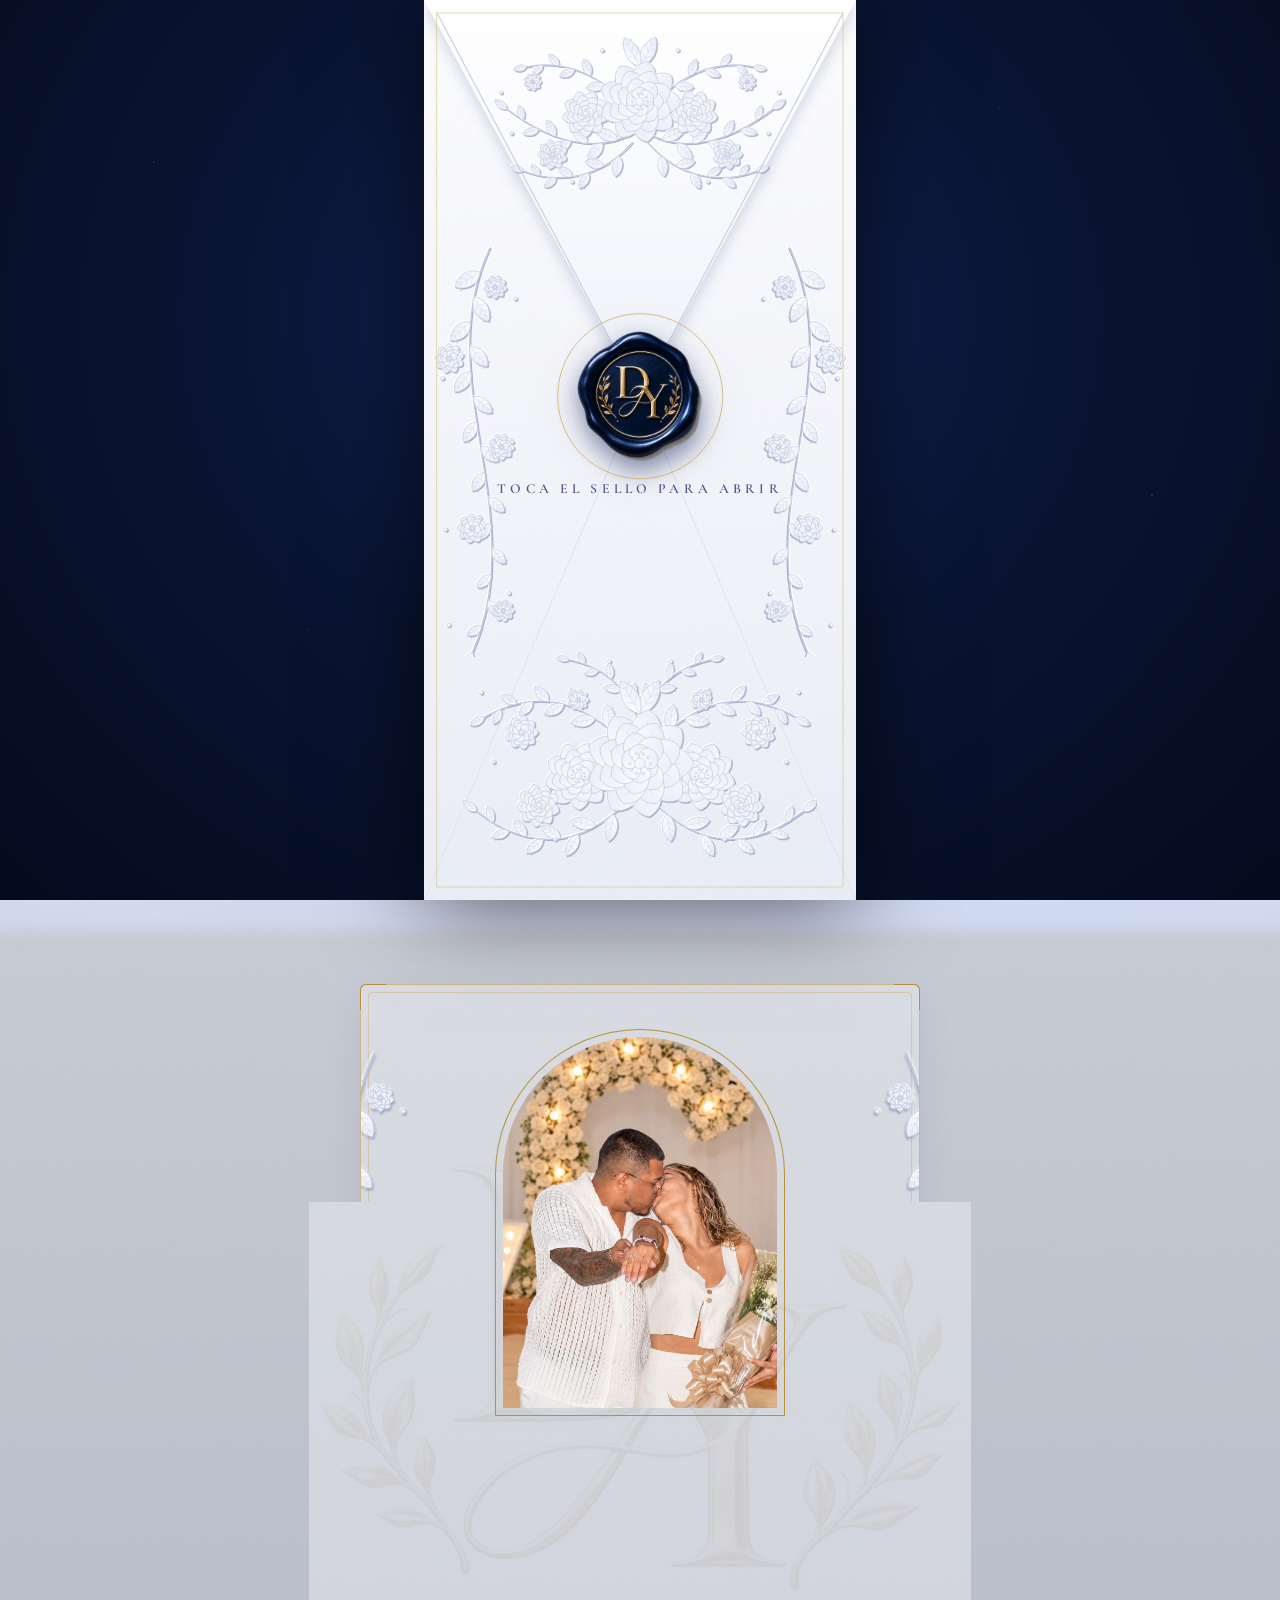
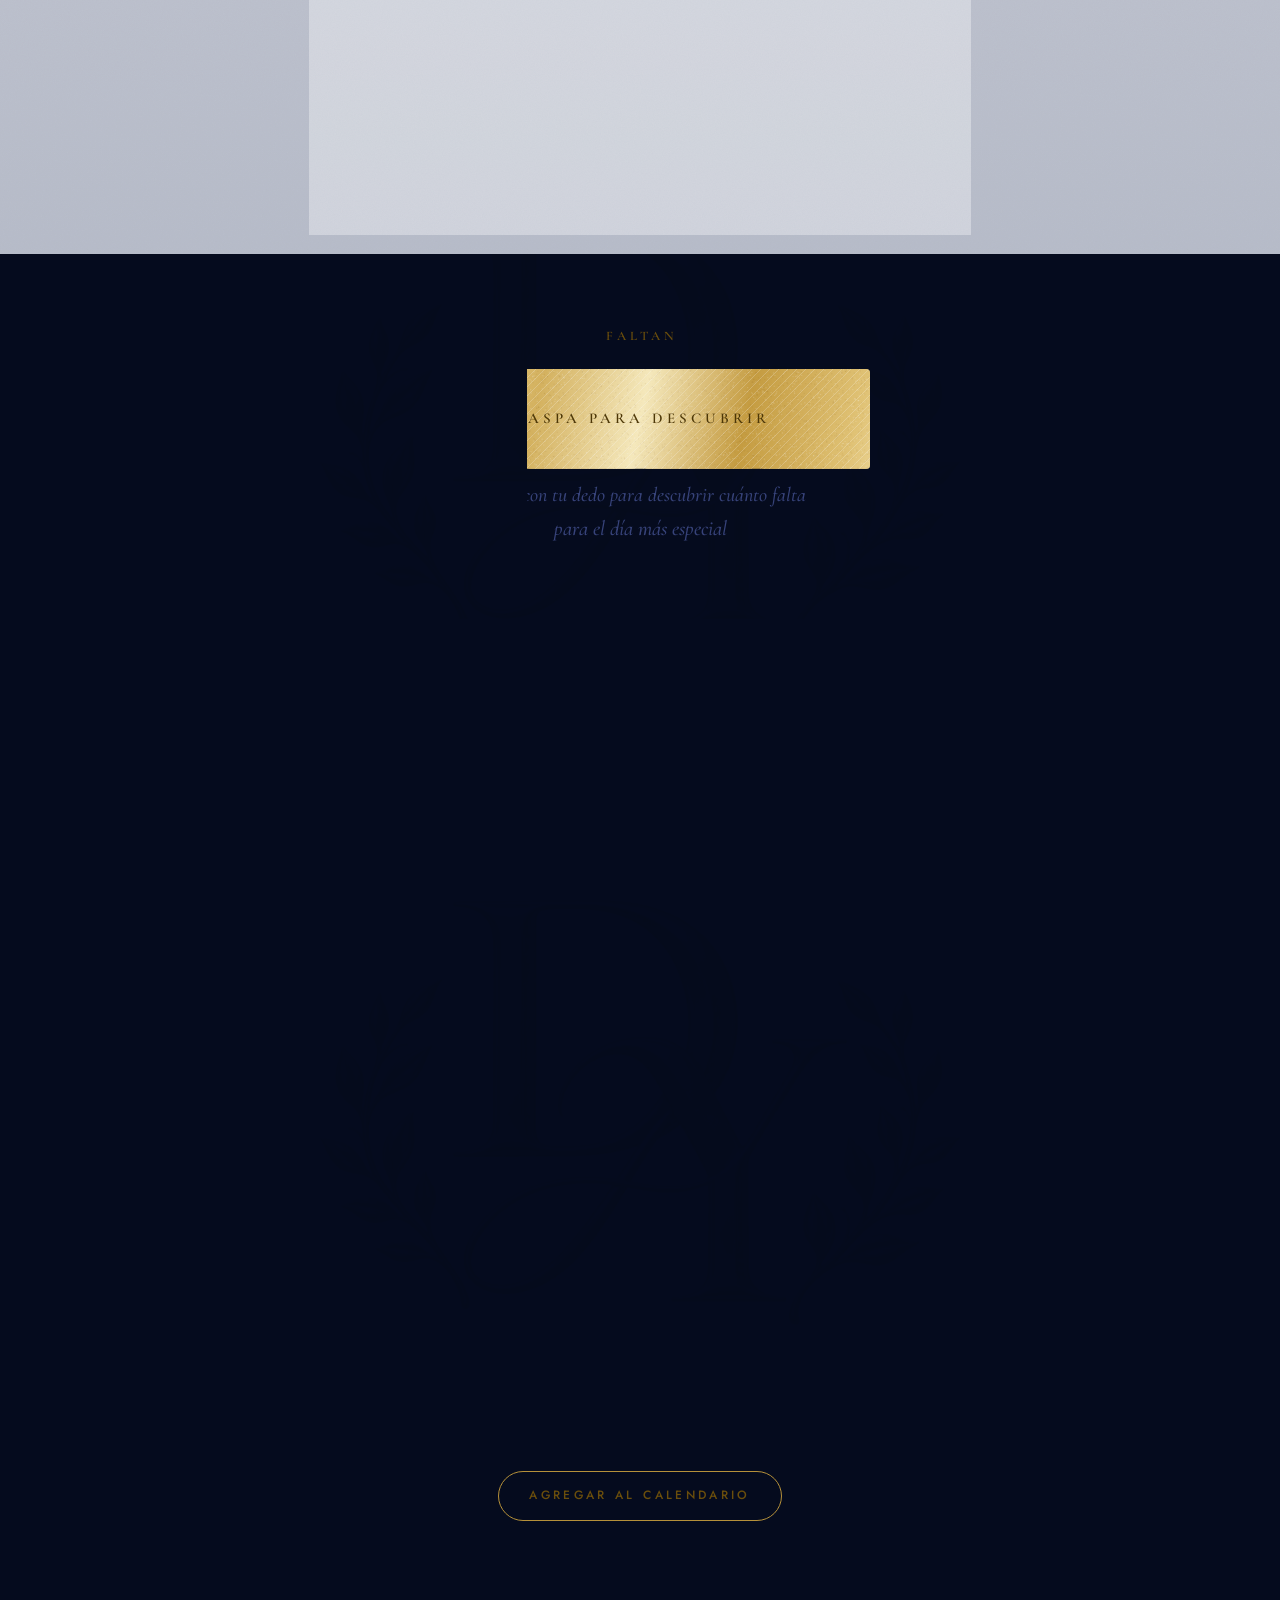
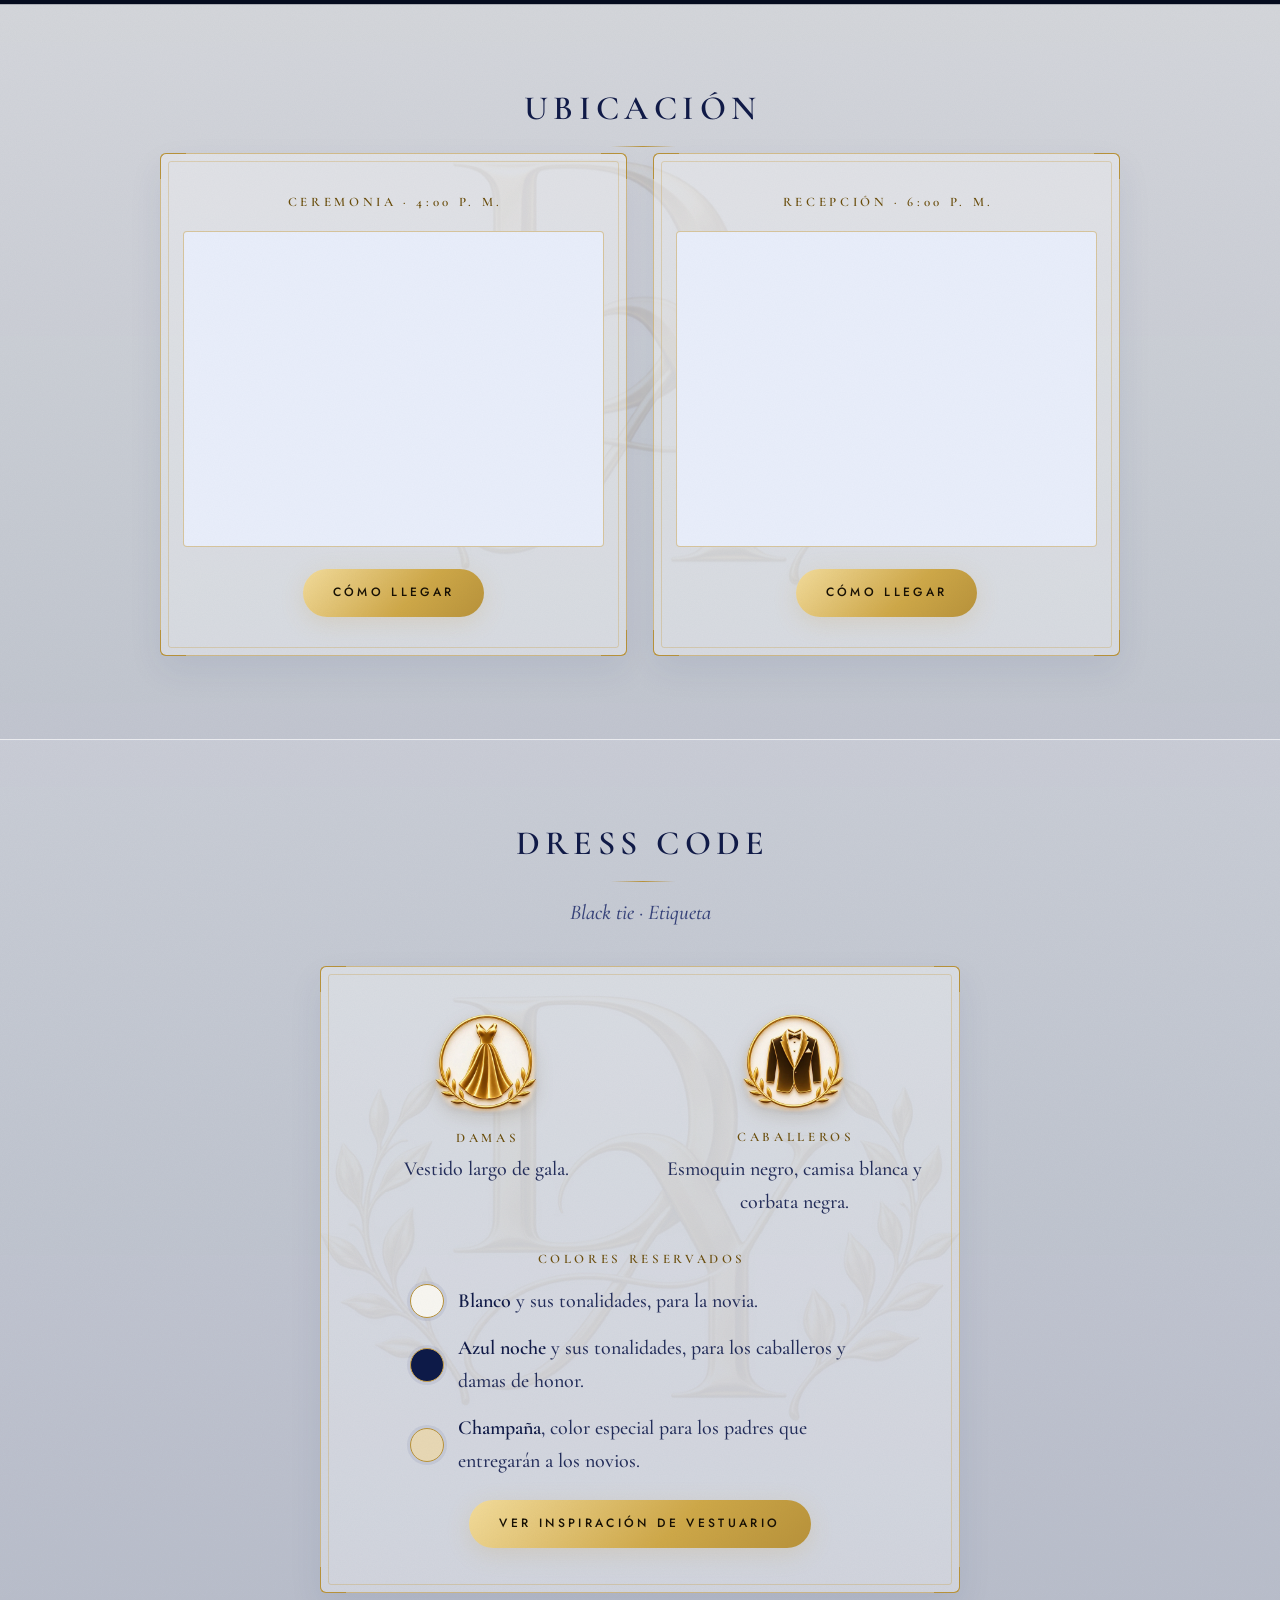
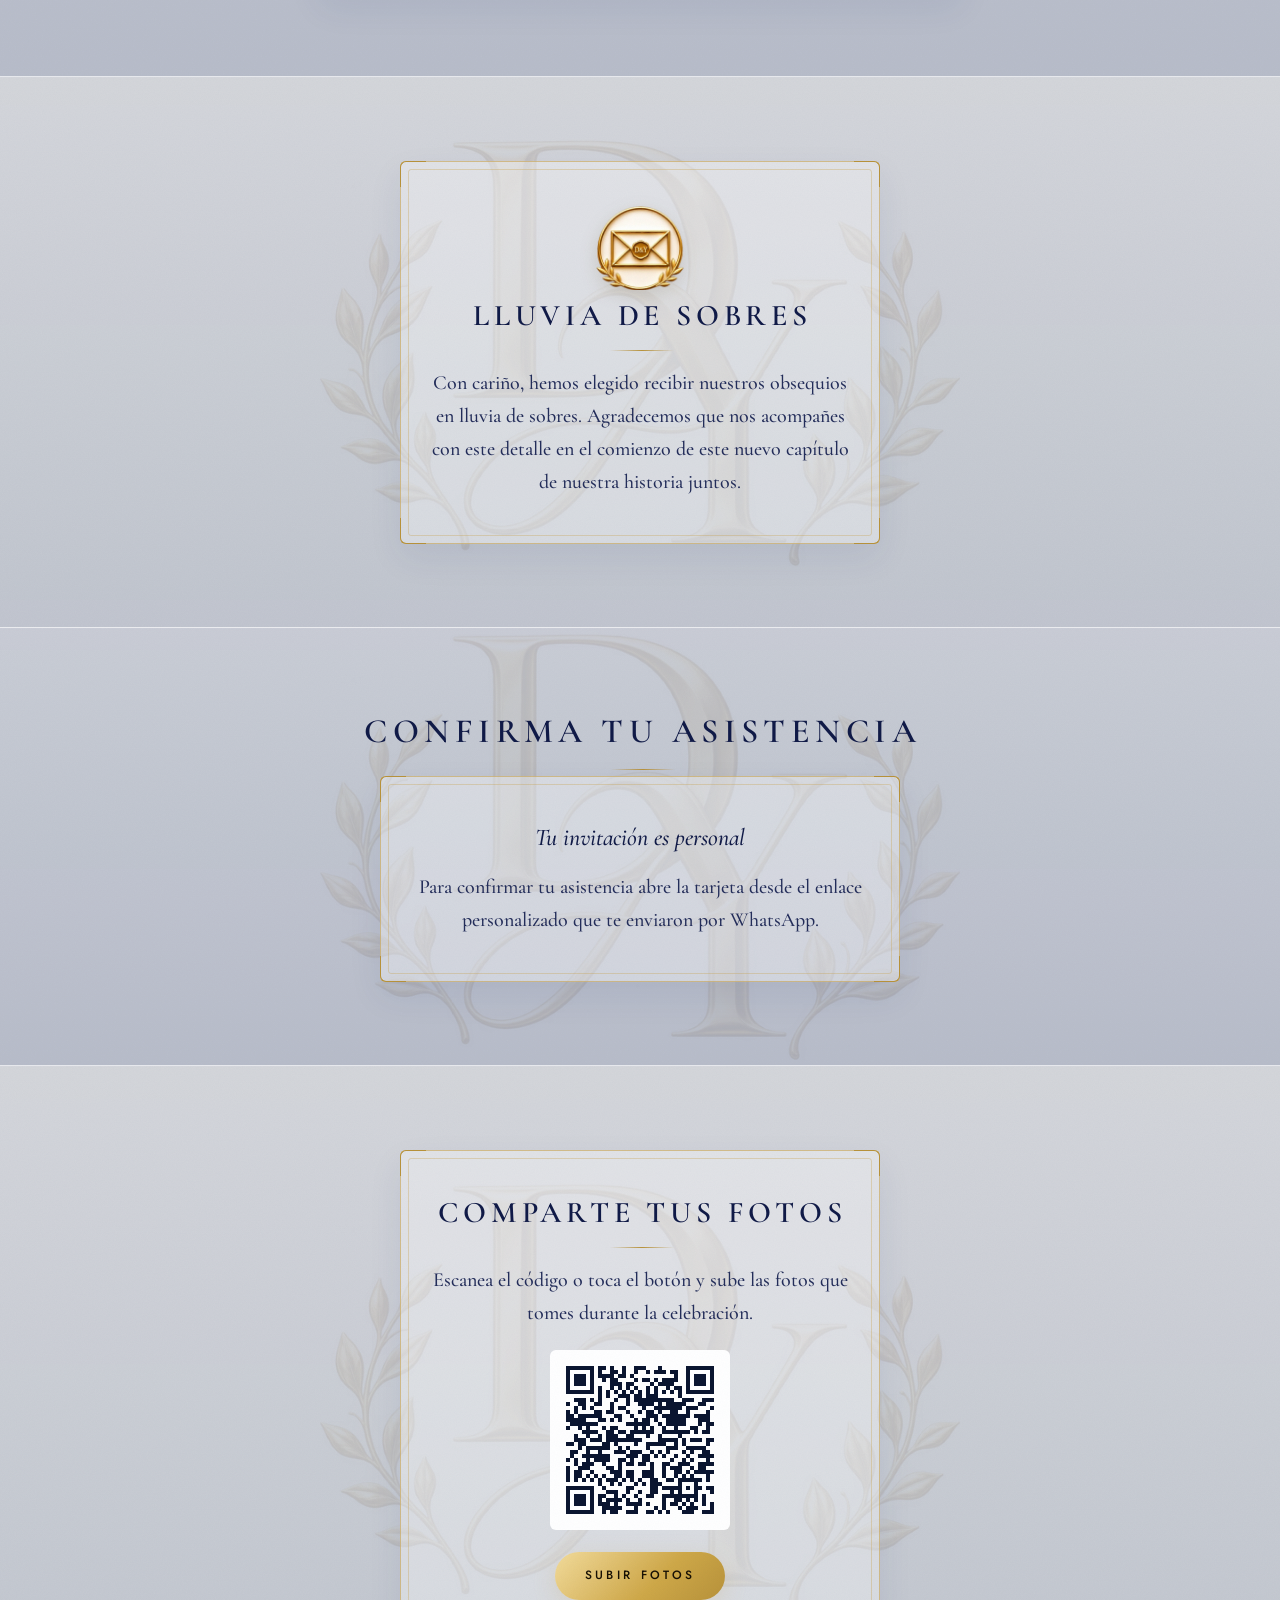
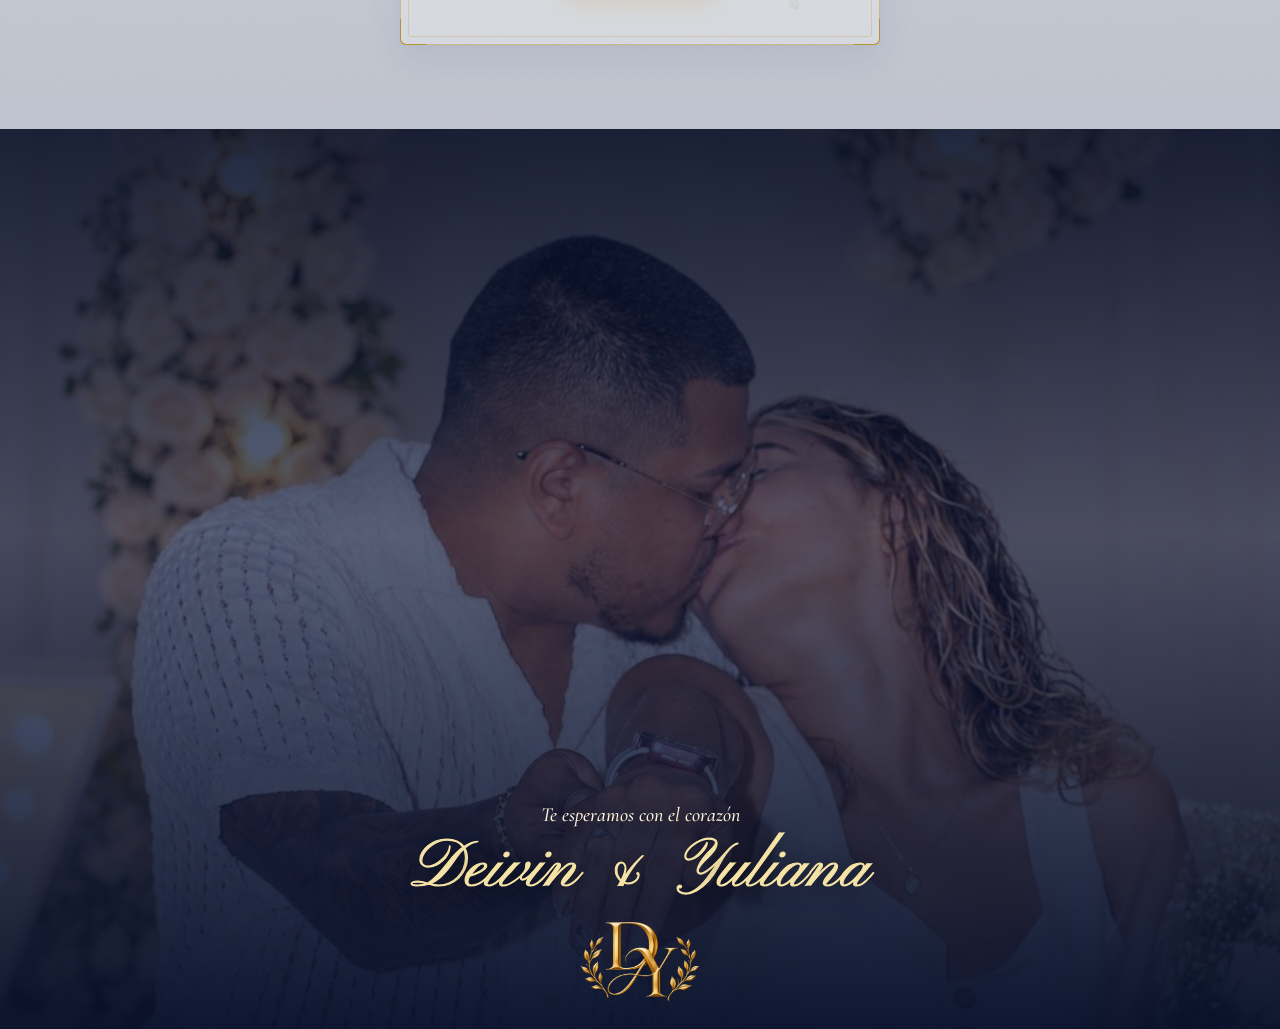
==== commit 70b4cbb3: "Update lluvia de sobres message Co-Authored-By: Claude Sonnet 5.5 <noreply@anthropic.com> Claude-Ses" ====
--- a/index.html
+++ b/index.html
@@ -250,7 +250,7 @@
       <span class="corner tl"></span><span class="corner tr"></span><span class="corner bl"></span><span class="corner br"></span>
       <img class="emblem sm" src="assets/img/icon-sobres.webp?v=8" alt="" width="88" height="85">
       <h2 class="sec-title small">Lluvia de sobres</h2>
-      <p class="body">Nos hace muy felices que compartas este día con nosotros. Si deseas regalarnos algo, en la recepción encontrarás el buzón de la lluvia de sobres.</p>
+      <p class="body">Con cariño, hemos elegido recibir nuestros obsequios en lluvia de sobres. Agradecemos que nos acompañes con este detalle en el comienzo de este nuevo capítulo de nuestra historia juntos.</p>
     </div>
   </section>
 
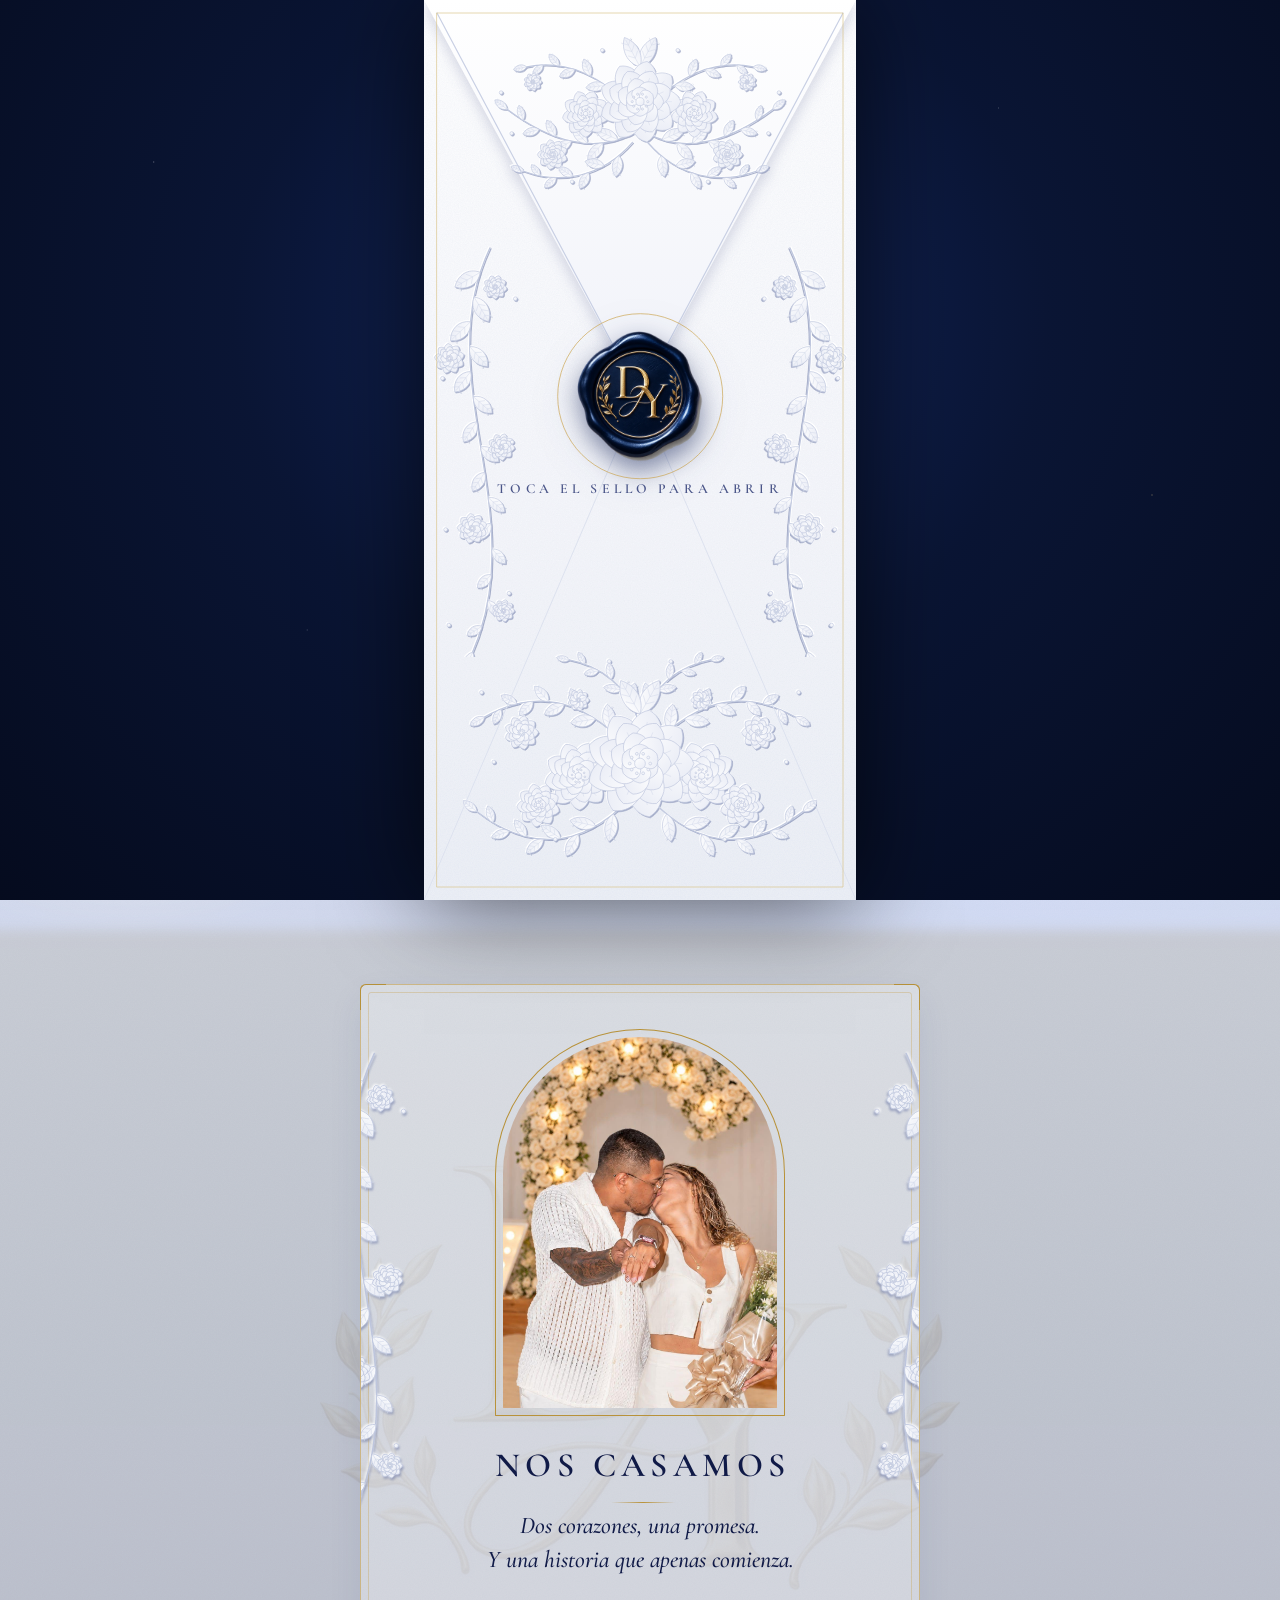
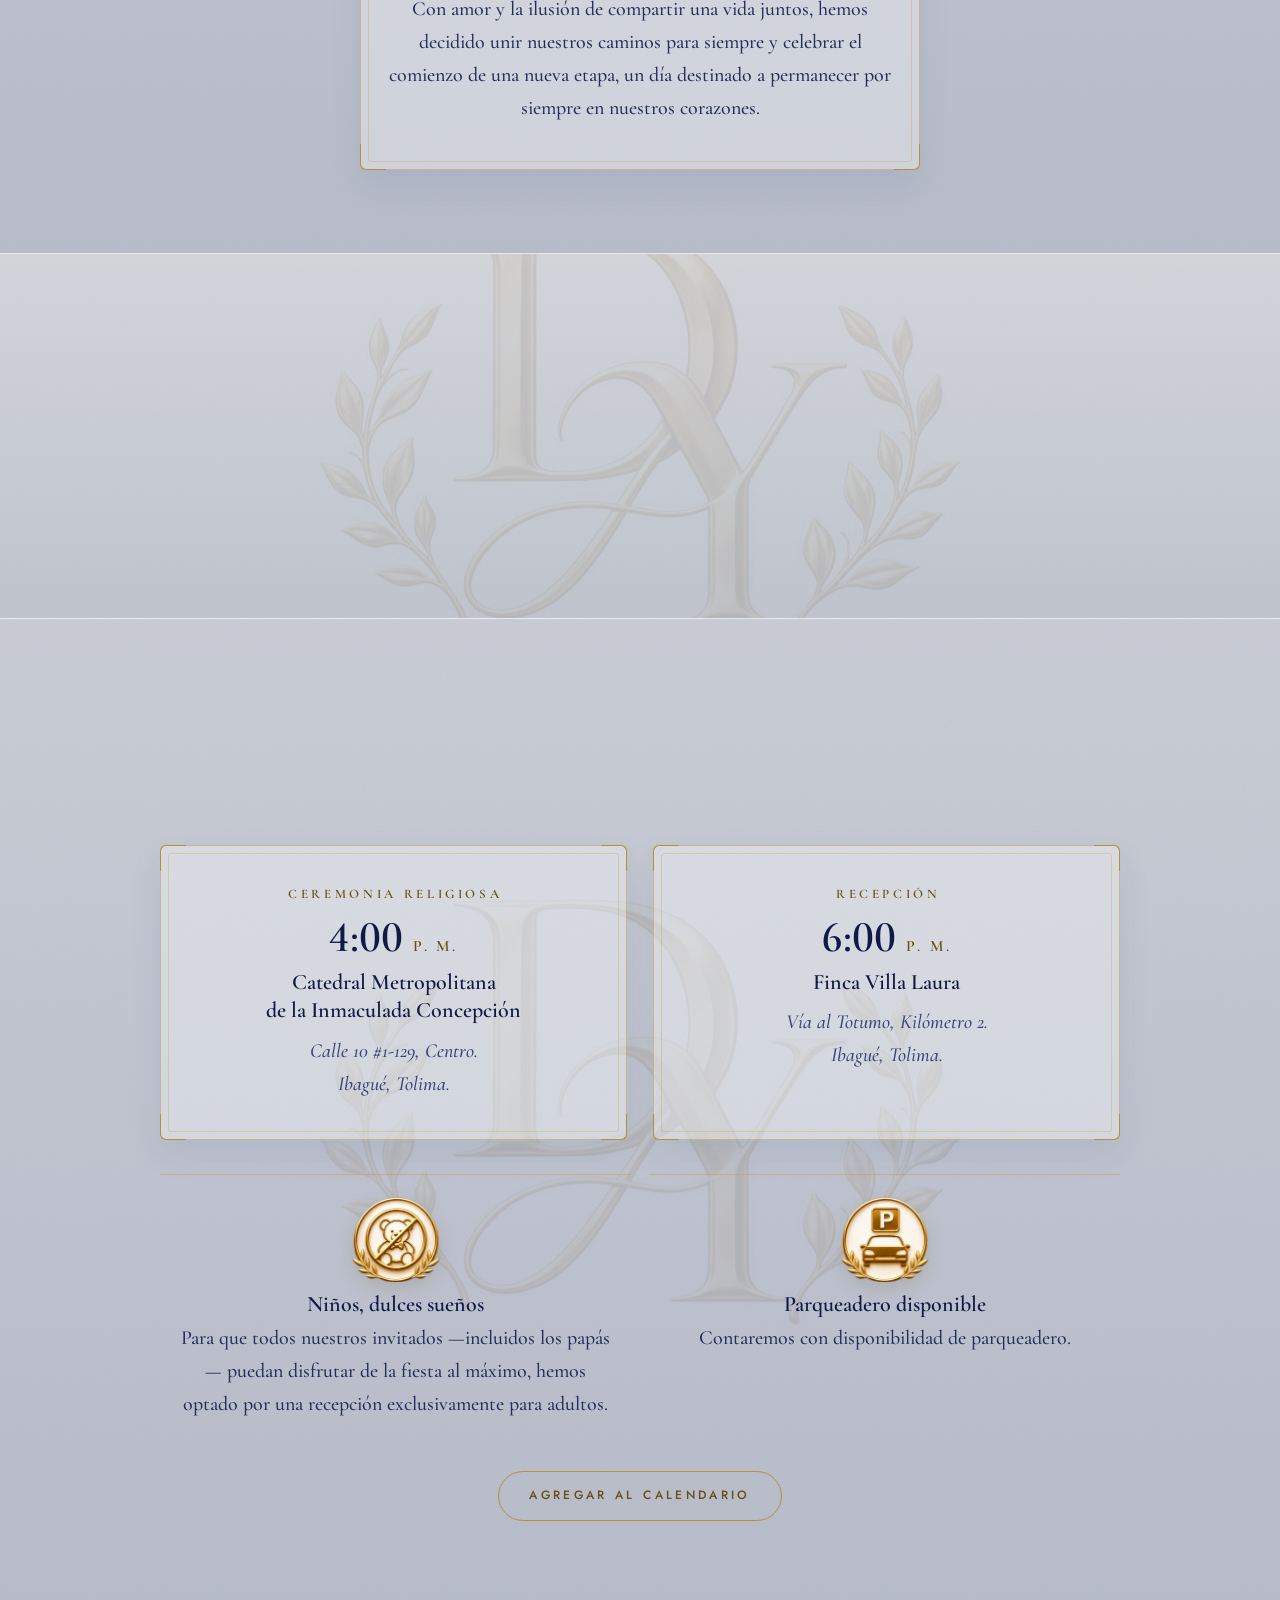
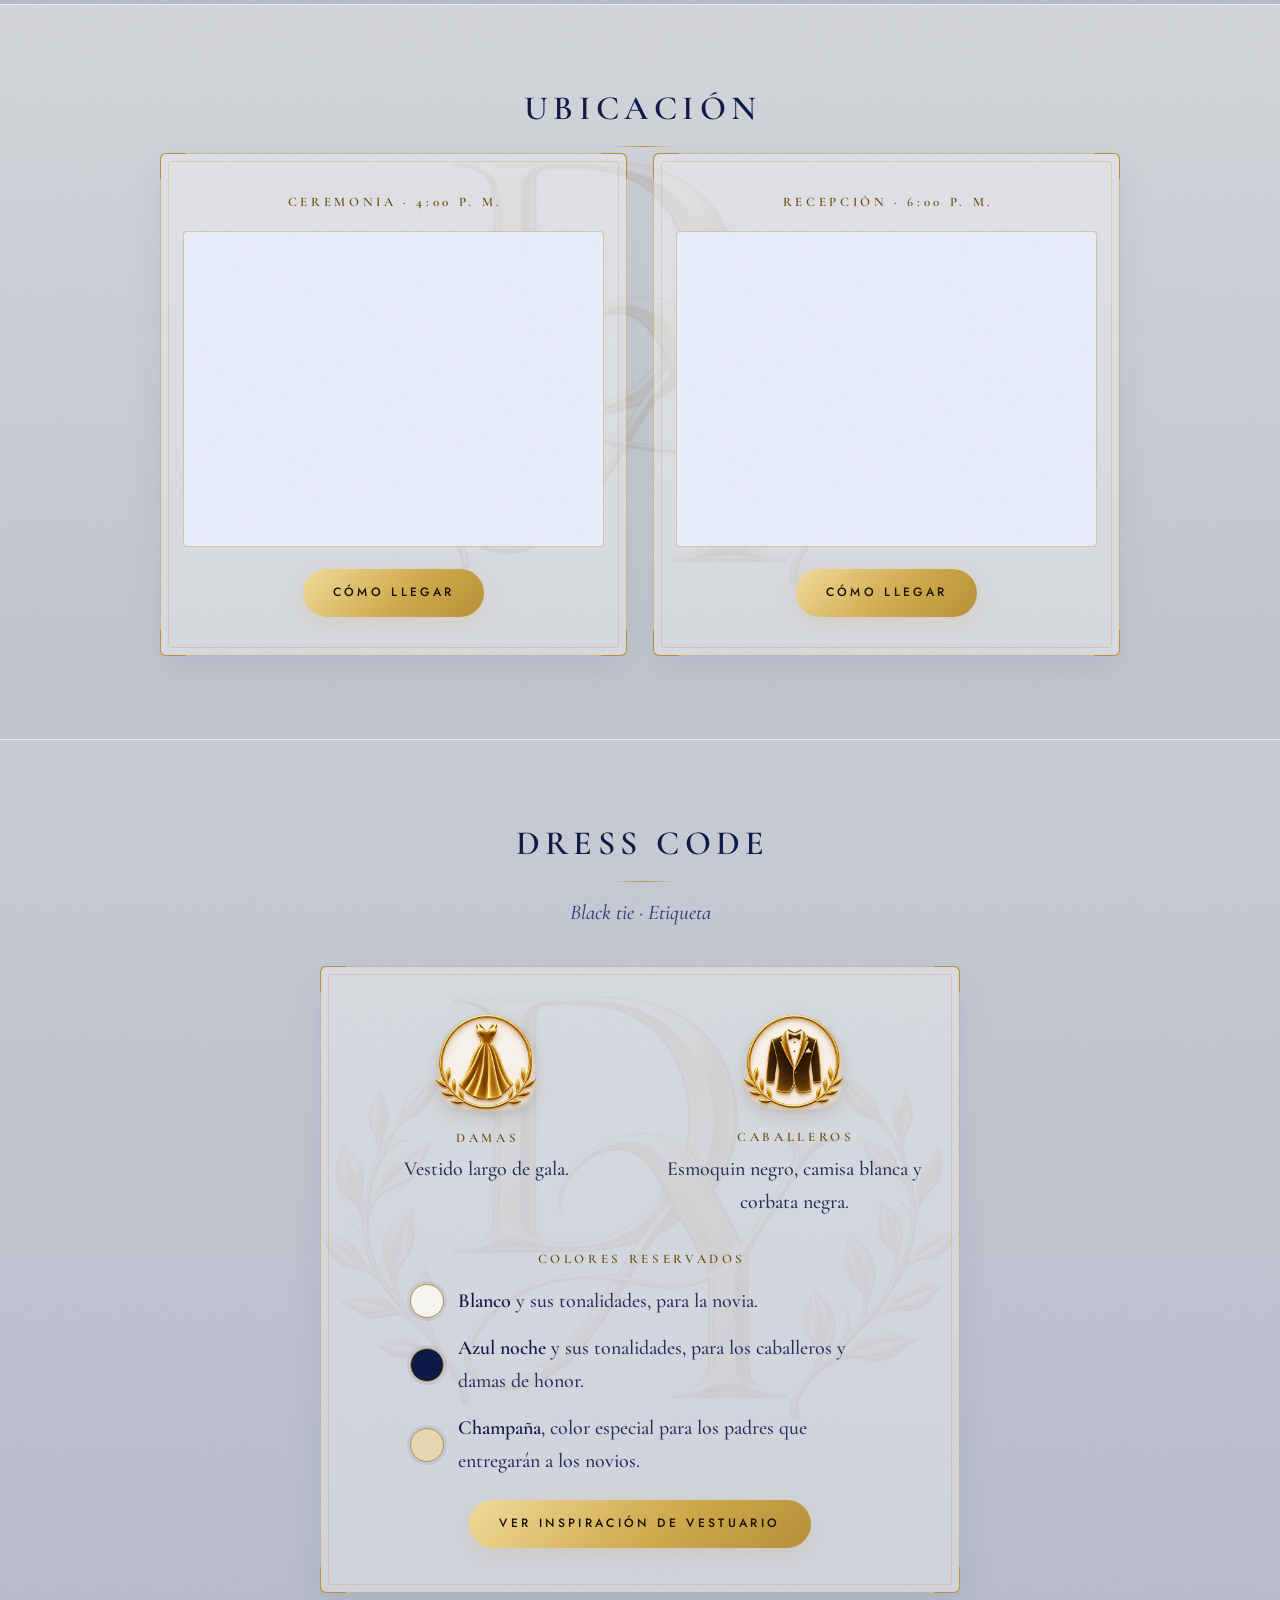
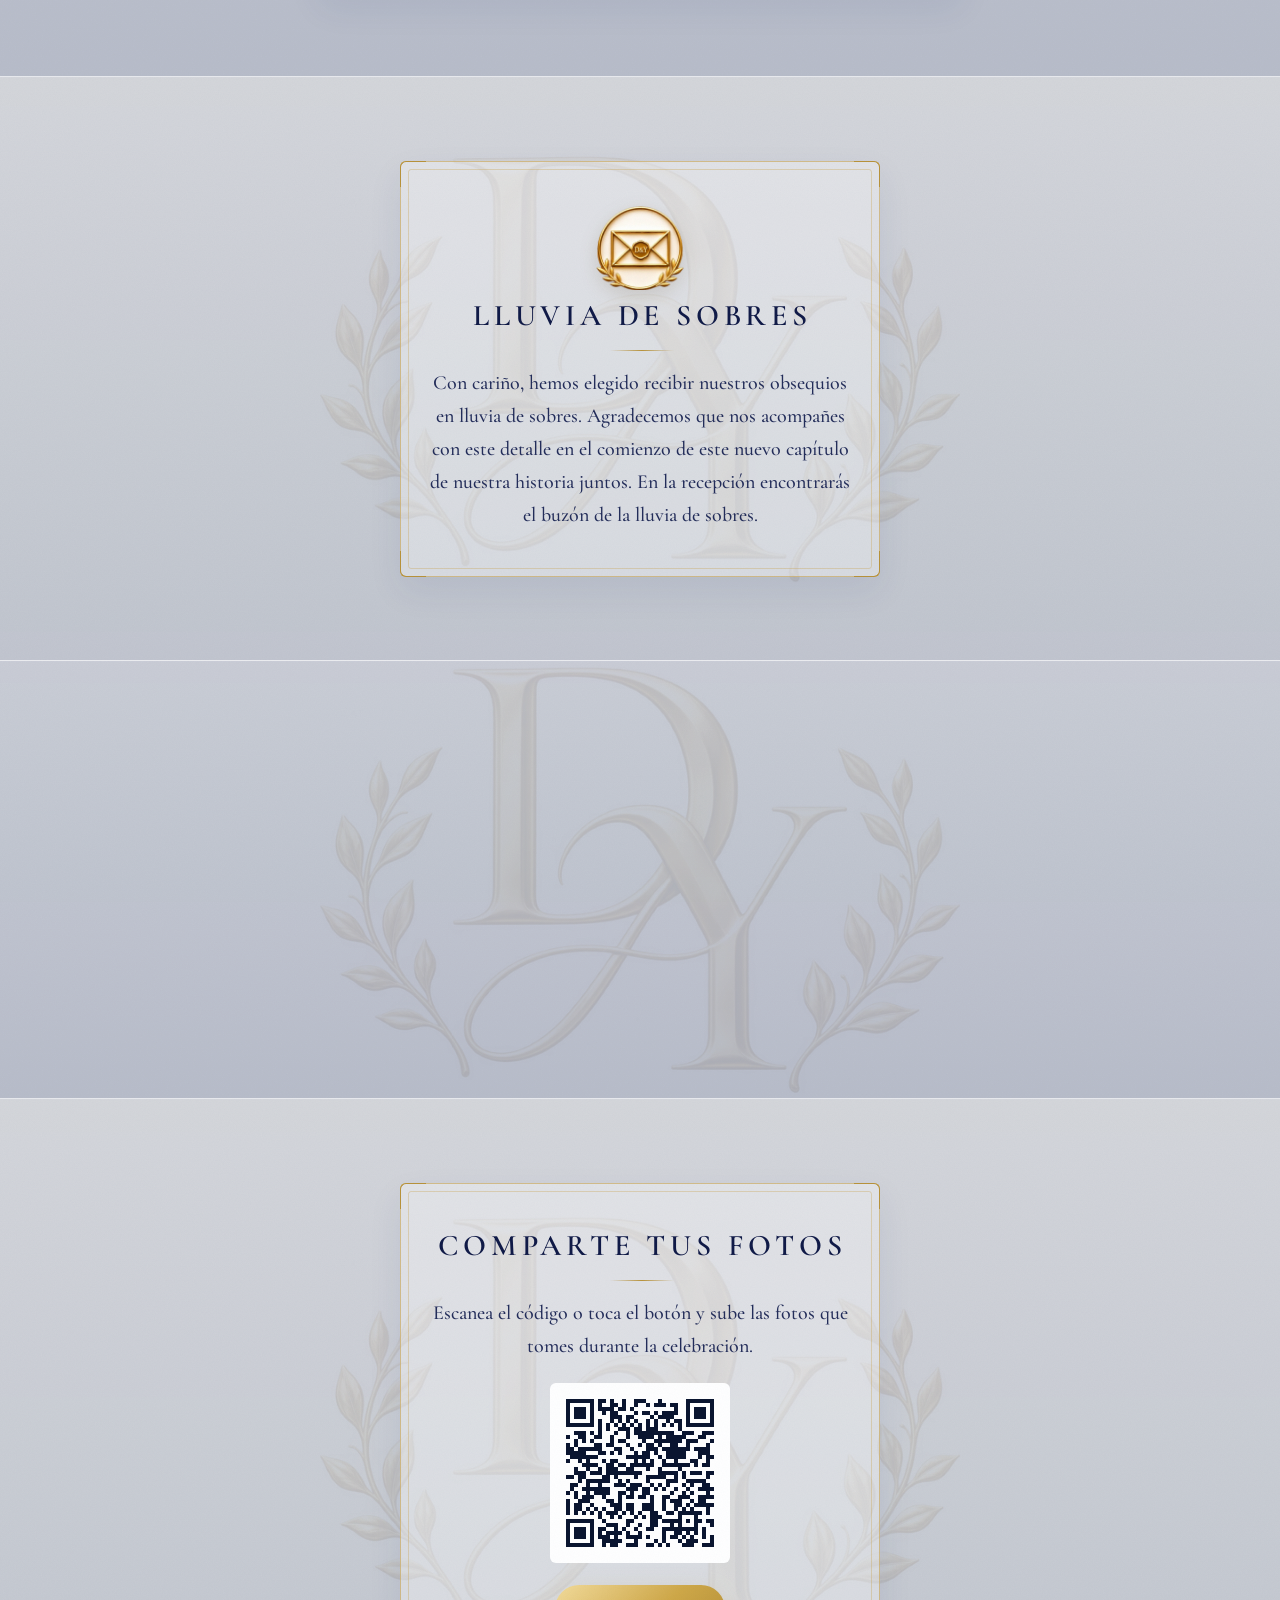
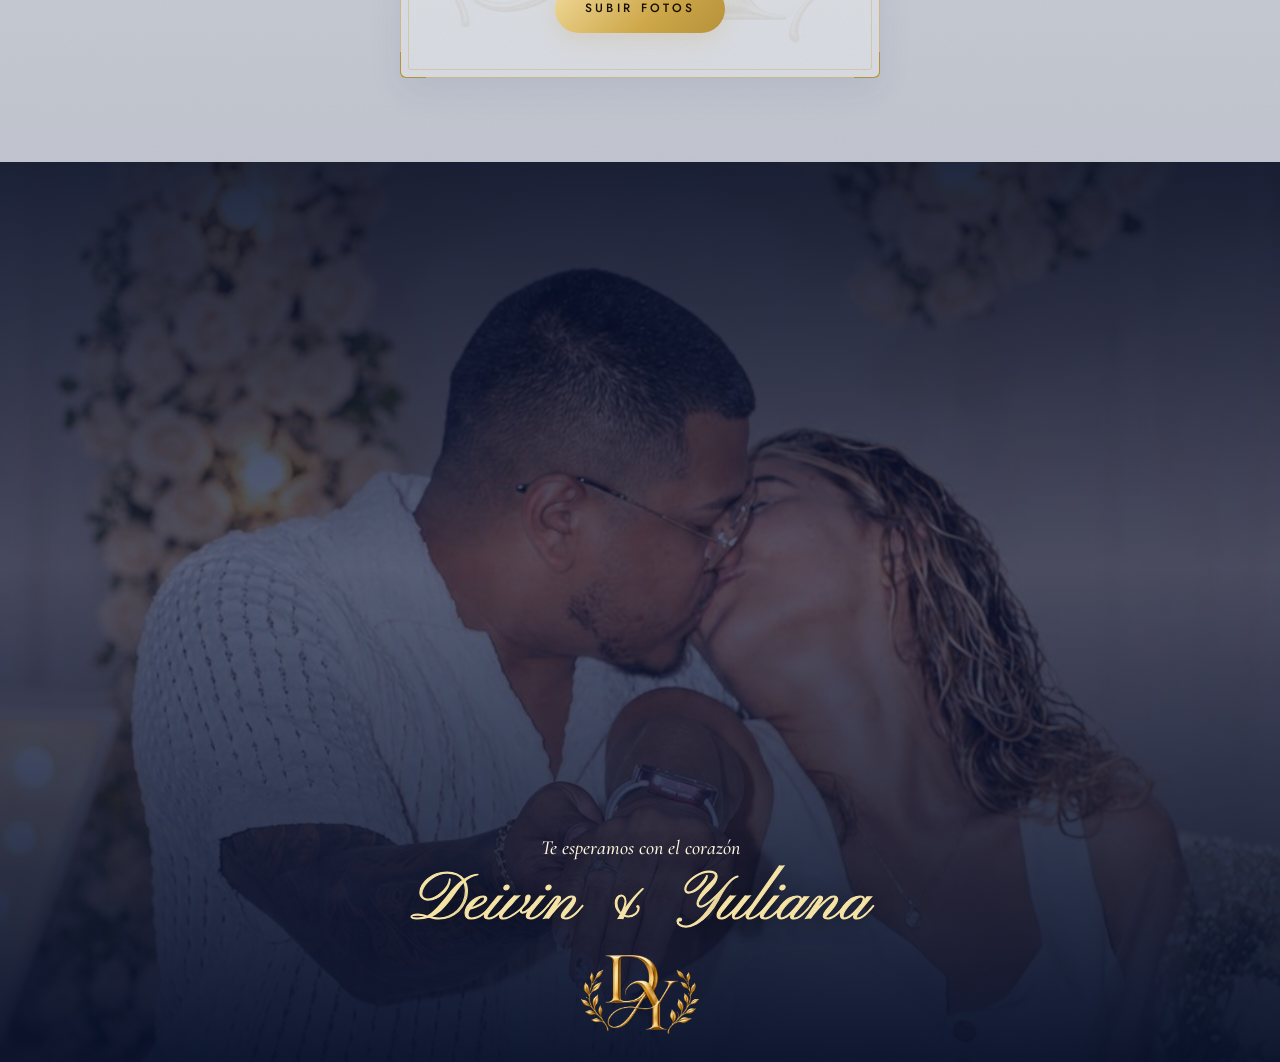
==== commit 2b4208f1: "Lluvia de sobres: keep reception mailbox sentence Co-Authored-By: Claude Sonnet 5.5 <noreply@anthrop" ====
--- a/index.html
+++ b/index.html
@@ -250,7 +250,7 @@
       <span class="corner tl"></span><span class="corner tr"></span><span class="corner bl"></span><span class="corner br"></span>
       <img class="emblem sm" src="assets/img/icon-sobres.webp?v=8" alt="" width="88" height="85">
       <h2 class="sec-title small">Lluvia de sobres</h2>
-      <p class="body">Con cariño, hemos elegido recibir nuestros obsequios en lluvia de sobres. Agradecemos que nos acompañes con este detalle en el comienzo de este nuevo capítulo de nuestra historia juntos.</p>
+      <p class="body">Con cariño, hemos elegido recibir nuestros obsequios en lluvia de sobres. Agradecemos que nos acompañes con este detalle en el comienzo de este nuevo capítulo de nuestra historia juntos. En la recepción encontrarás el buzón de la lluvia de sobres.</p>
     </div>
   </section>
 
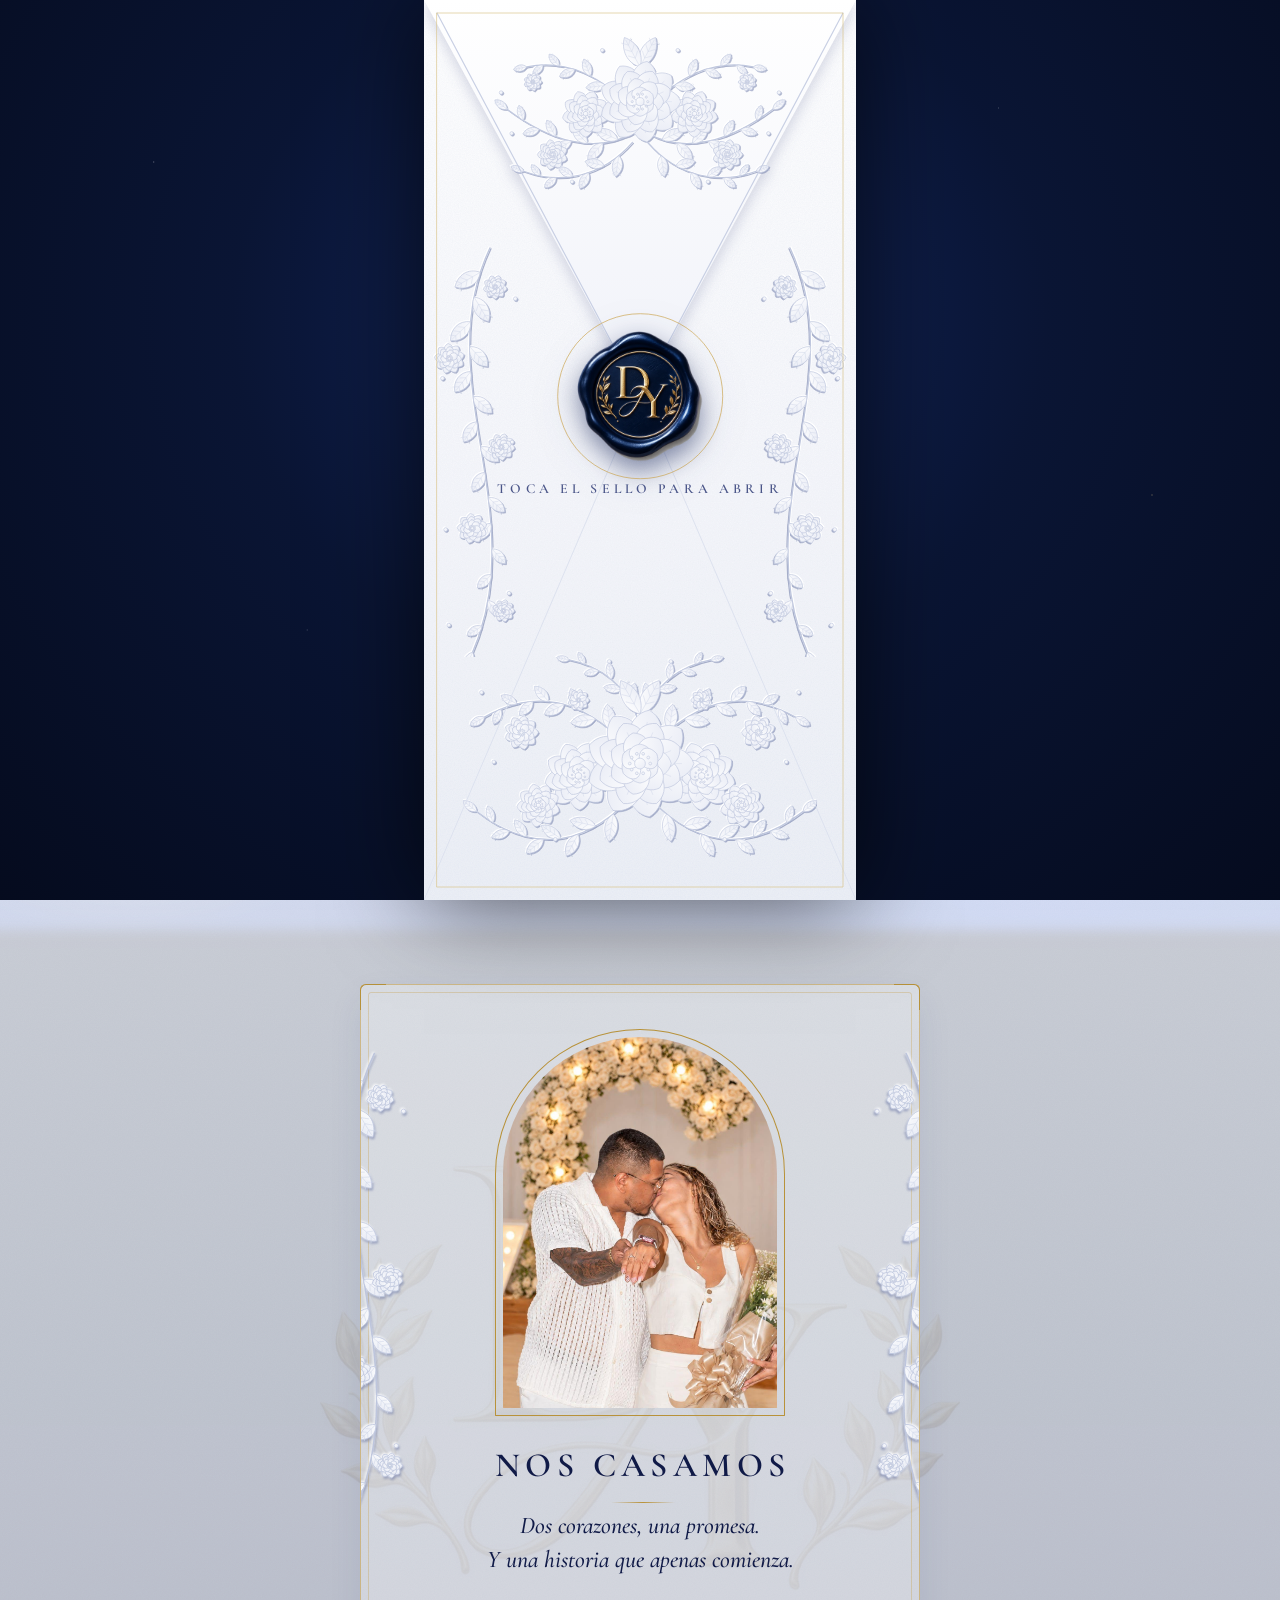
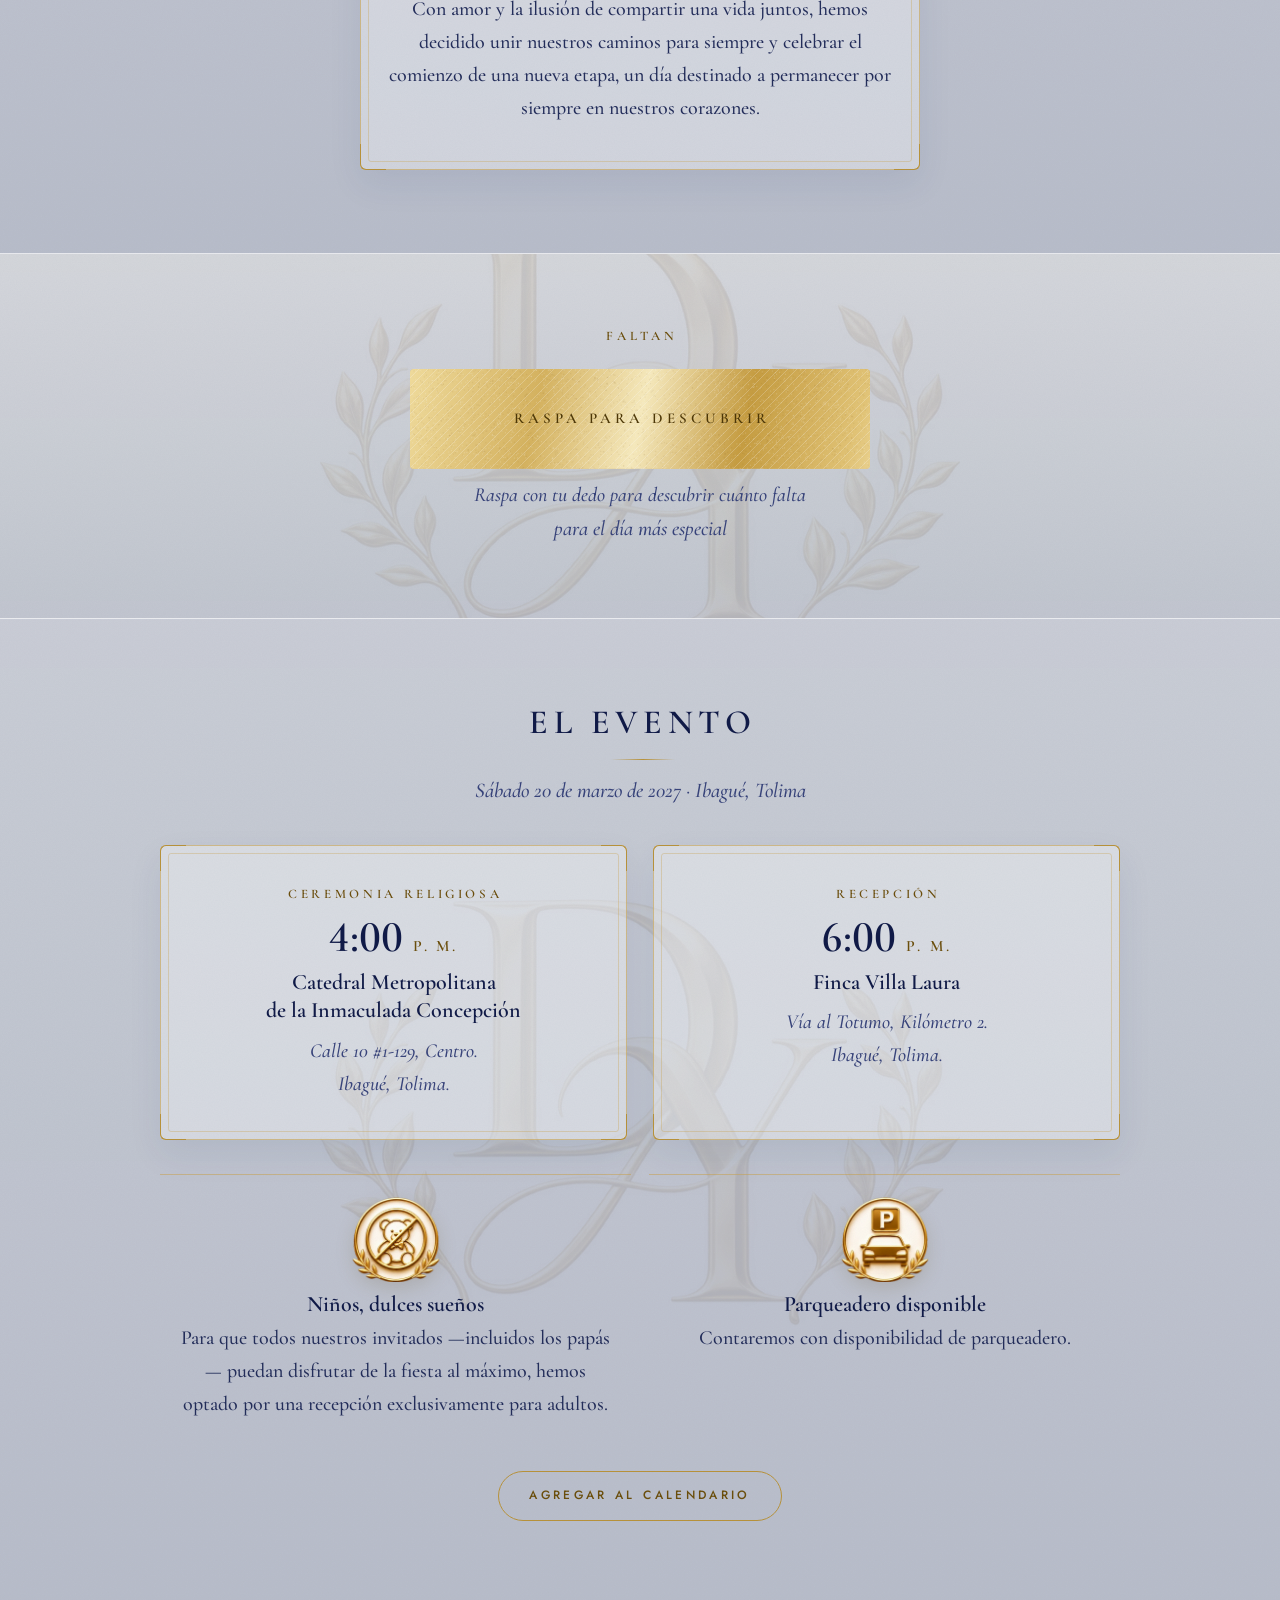
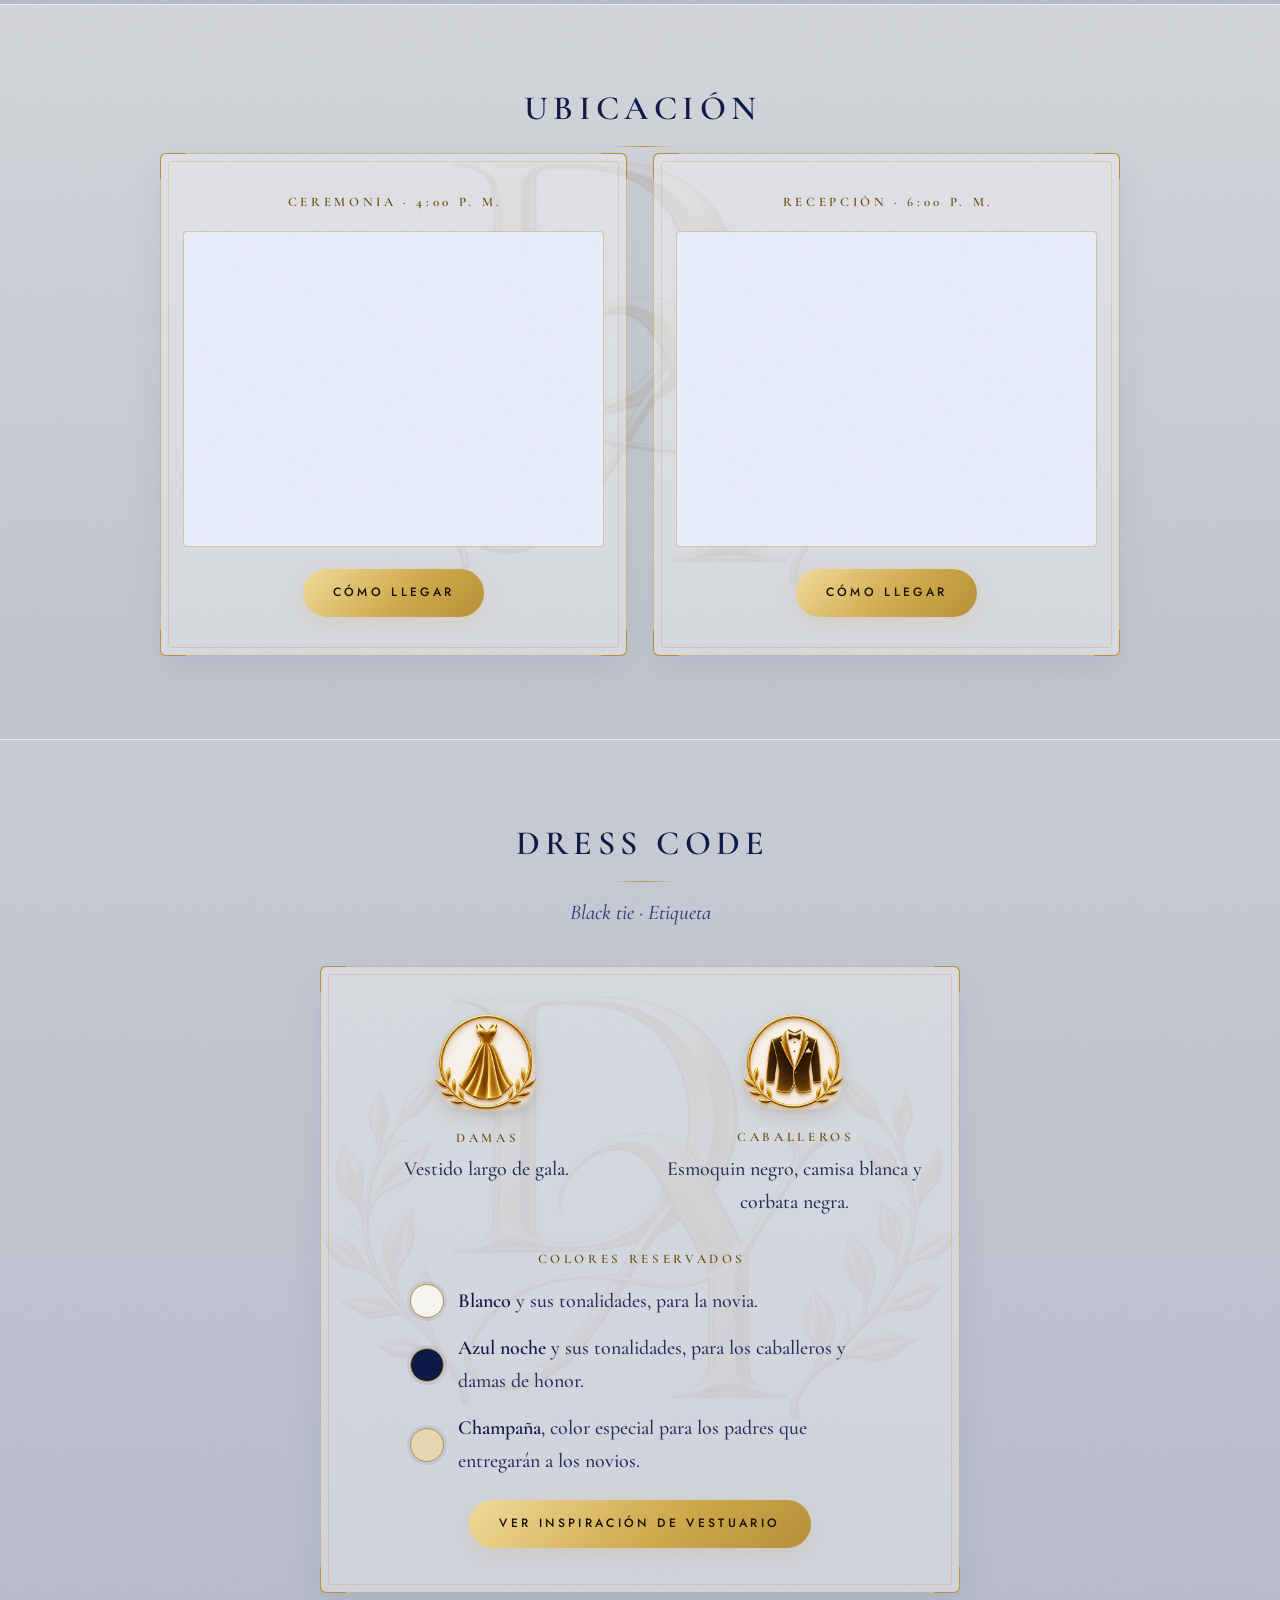
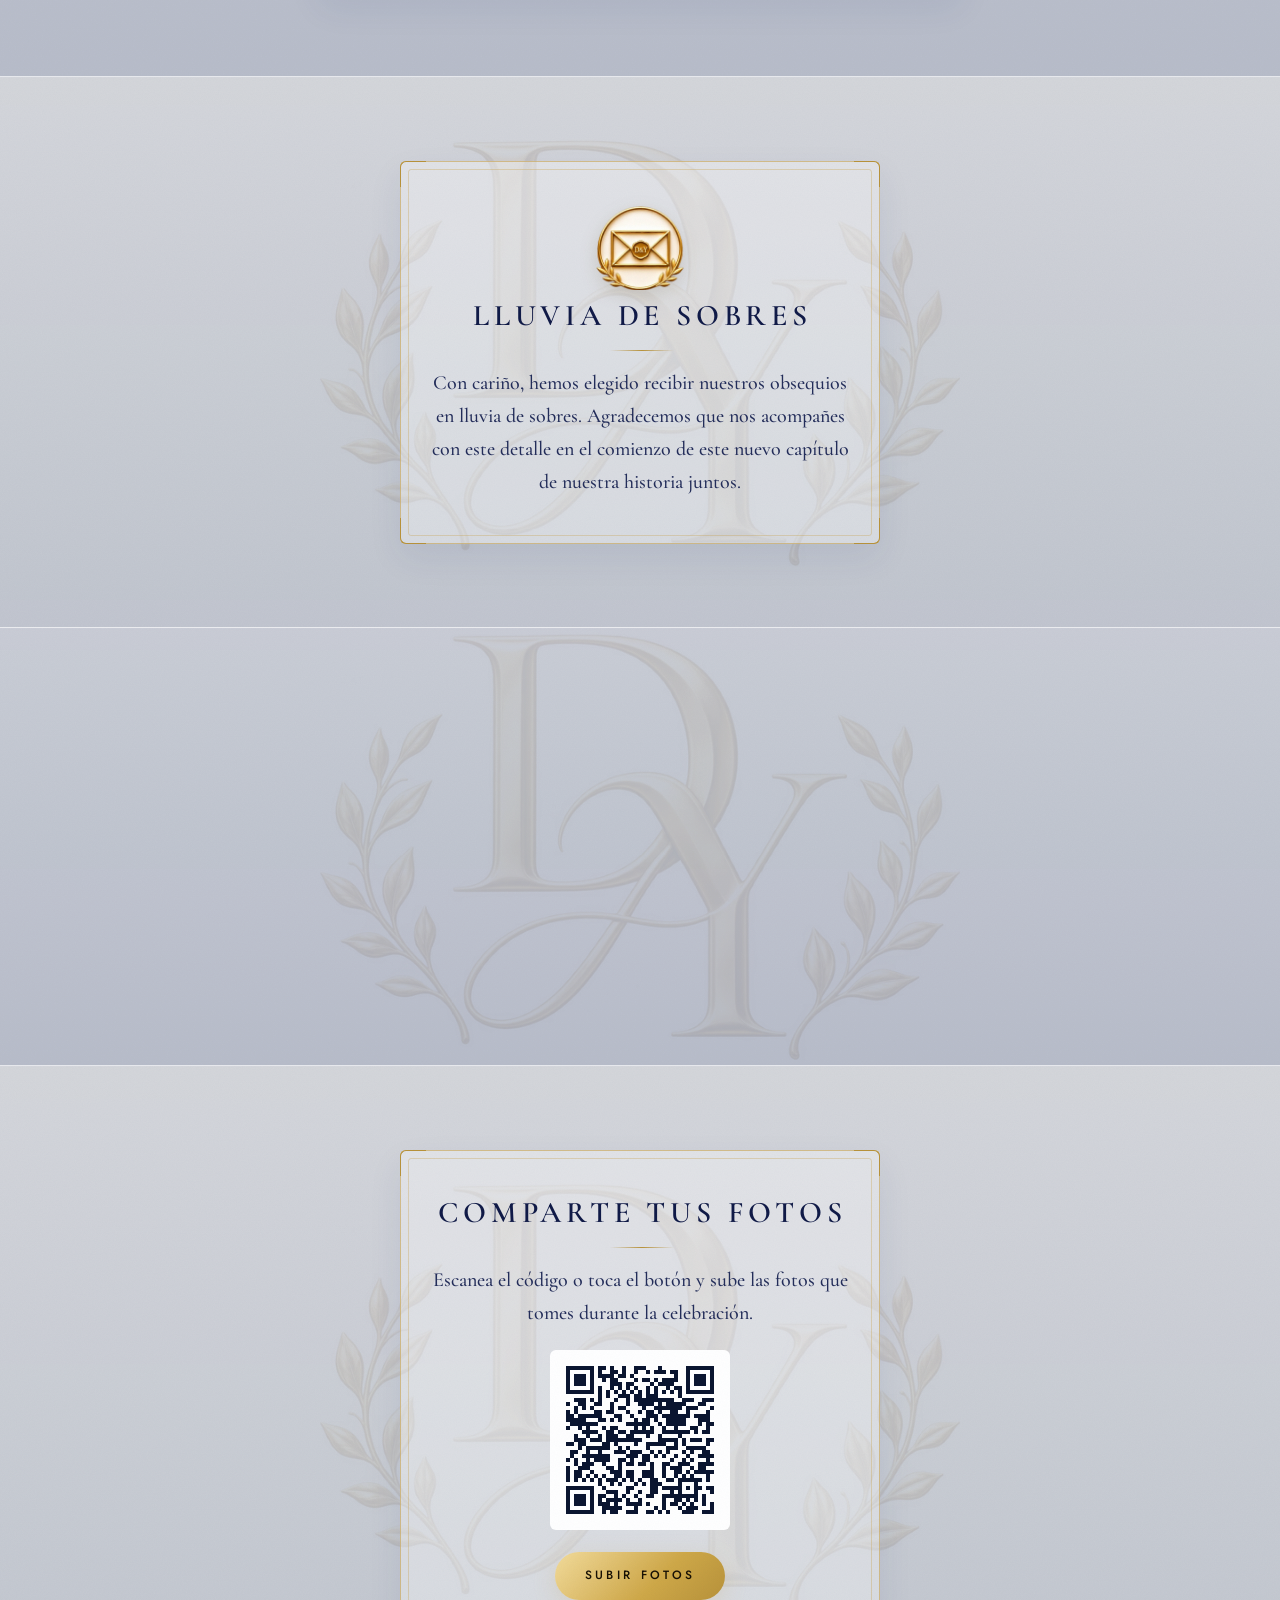
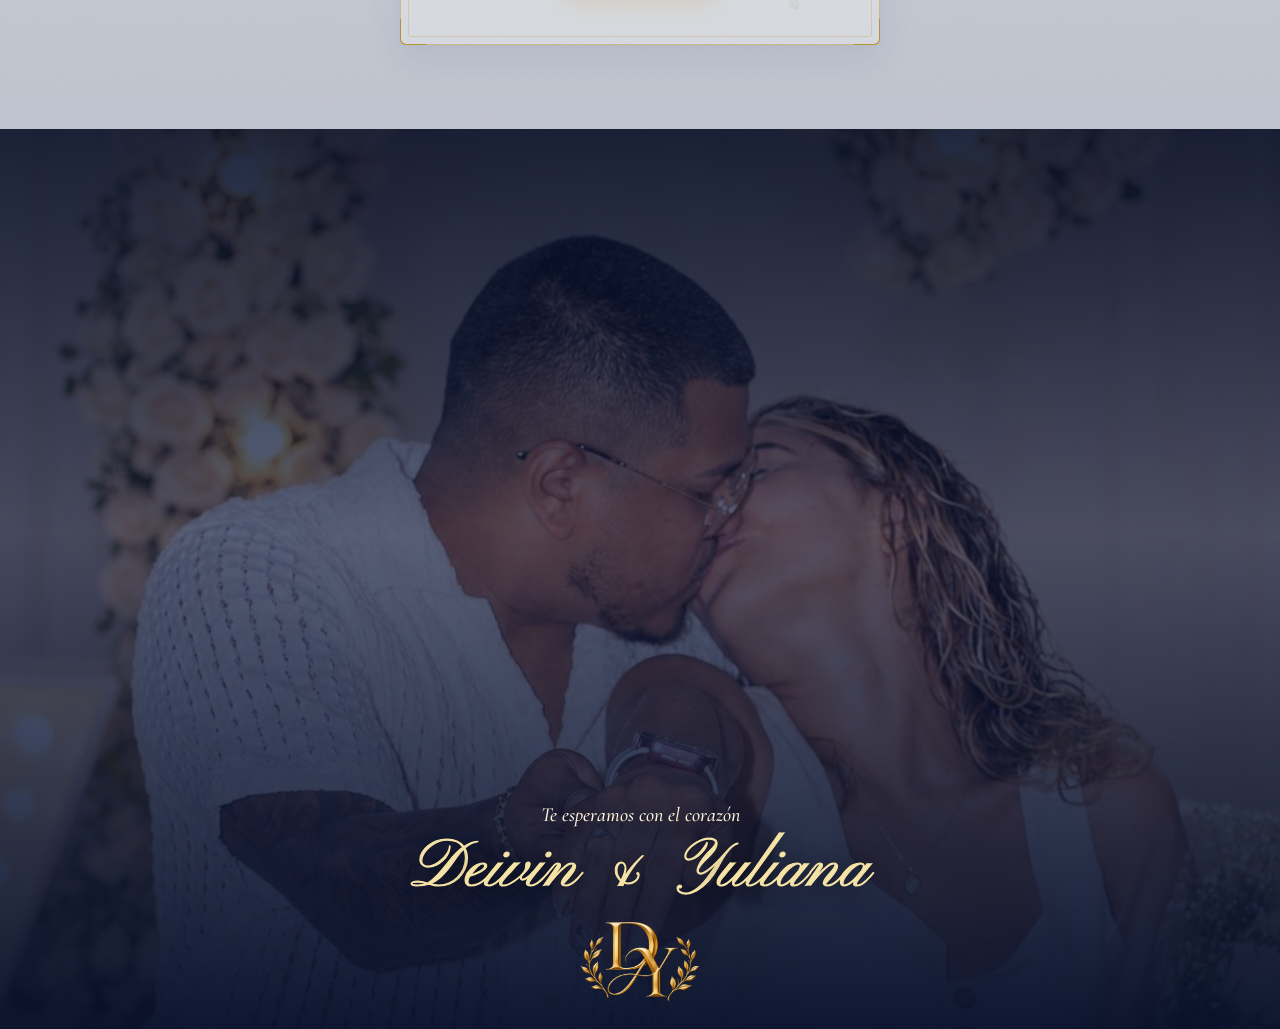
==== commit ffd33f37: "Lluvia de sobres: end message at 'historia juntos' Co-Authored-By: Claude Sonnet 5.5 <noreply@anthro" ====
--- a/index.html
+++ b/index.html
@@ -250,7 +250,7 @@
       <span class="corner tl"></span><span class="corner tr"></span><span class="corner bl"></span><span class="corner br"></span>
       <img class="emblem sm" src="assets/img/icon-sobres.webp?v=8" alt="" width="88" height="85">
       <h2 class="sec-title small">Lluvia de sobres</h2>
-      <p class="body">Con cariño, hemos elegido recibir nuestros obsequios en lluvia de sobres. Agradecemos que nos acompañes con este detalle en el comienzo de este nuevo capítulo de nuestra historia juntos. En la recepción encontrarás el buzón de la lluvia de sobres.</p>
+      <p class="body">Con cariño, hemos elegido recibir nuestros obsequios en lluvia de sobres. Agradecemos que nos acompañes con este detalle en el comienzo de este nuevo capítulo de nuestra historia juntos.</p>
     </div>
   </section>
 
